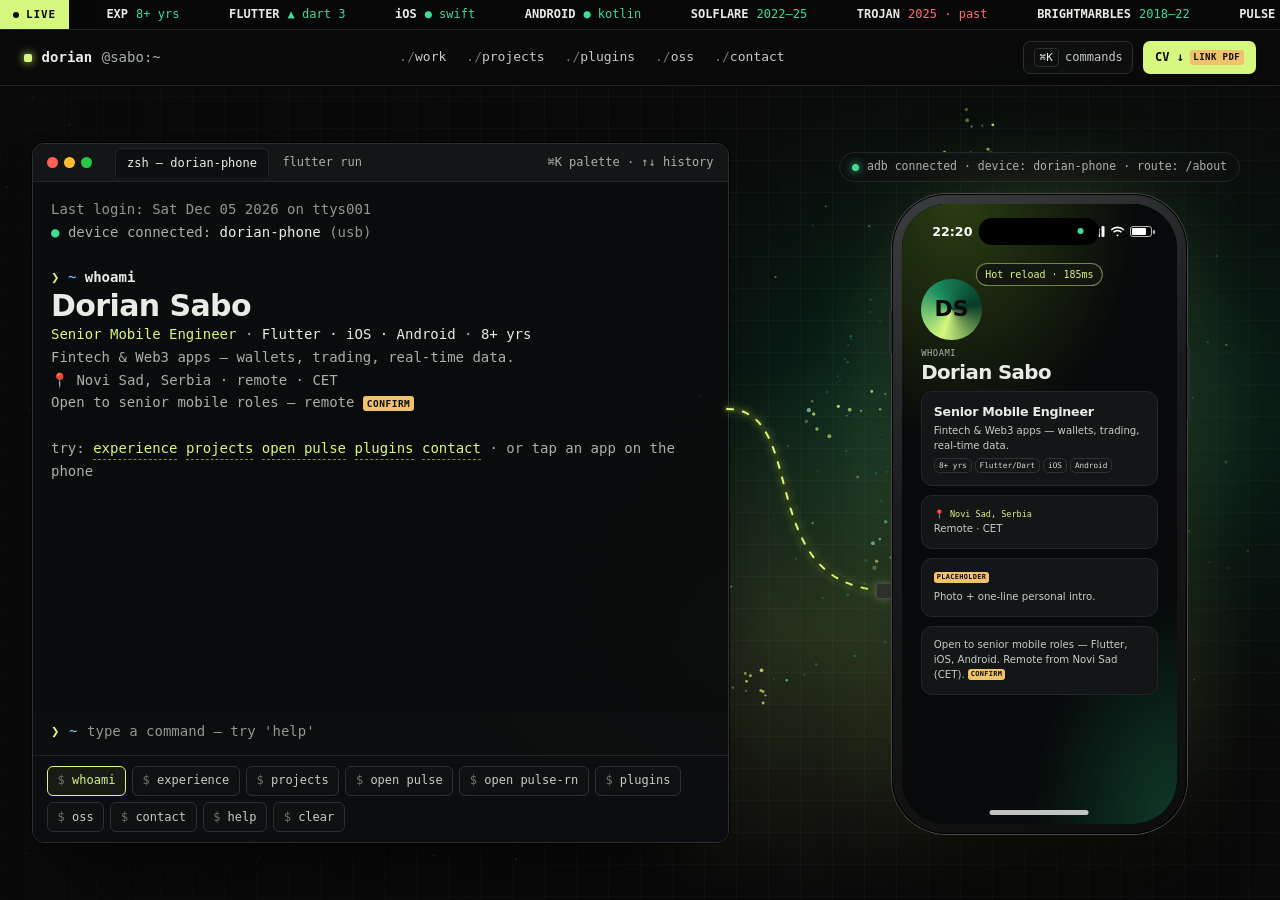
==== index.html @ 71019a48 "Add the terminal portfolio for GitHub Pages. Ship a static site: terminal wired to a phone, Pulse de" ====
<!doctype html>
<html lang="en">
<head>
<meta charset="utf-8">
<meta name="viewport" content="width=device-width, initial-scale=1, viewport-fit=cover">
<title>Dorian Sabo — Senior Mobile Engineer</title>
<meta name="description" content="Dorian Sabo is a senior mobile engineer in Novi Sad, Serbia. Flutter, iOS, and Android apps for fintech and Web3 — wallets, trading, and real-time market data. Remote.">
<meta name="author" content="Dorian Sabo">
<meta name="theme-color" content="#0A0A0A">
<meta name="color-scheme" content="dark">
<meta name="referrer" content="strict-origin-when-cross-origin">
<link rel="canonical" href="https://dorian92.github.io/">
<meta property="og:type" content="website">
<meta property="og:url" content="https://dorian92.github.io/">
<meta property="og:title" content="Dorian Sabo — Senior Mobile Engineer">
<meta property="og:description" content="Flutter, iOS, and Android apps for fintech and Web3. Novi Sad, Serbia · remote.">
<meta property="og:image" content="https://dorian92.github.io/assets/og.png">
<meta property="og:image:width" content="1200">
<meta property="og:image:height" content="630">
<meta property="og:image:alt" content="Dorian Sabo, Senior Mobile Engineer. Flutter, iOS, Android. Novi Sad, Serbia.">
<meta name="twitter:card" content="summary_large_image">
<meta name="twitter:title" content="Dorian Sabo — Senior Mobile Engineer">
<meta name="twitter:description" content="Flutter, iOS, and Android apps for fintech and Web3. Novi Sad, Serbia · remote.">
<meta name="twitter:image" content="https://dorian92.github.io/assets/og.png">
<link rel="icon" href="favicon.svg" type="image/svg+xml">
<link rel="icon" href="assets/icons/favicon-32.png" type="image/png" sizes="32x32">
<link rel="apple-touch-icon" href="assets/icons/apple-touch-icon.png">
<link rel="manifest" href="site.webmanifest">
<link rel="preload" href="assets/fonts/geist-latin.woff2" as="font" type="font/woff2" crossorigin>
<link rel="preload" href="assets/fonts/geist-mono-latin.woff2" as="font" type="font/woff2" crossorigin>
<link rel="stylesheet" href="css/site.css">
<script type="application/ld+json">
{
  "@context": "https://schema.org",
  "@type": "Person",
  "name": "Dorian Sabo",
  "jobTitle": "Senior Mobile Engineer",
  "url": "https://dorian92.github.io/",
  "image": "https://dorian92.github.io/assets/og.png",
  "homeLocation": {
    "@type": "Place",
    "name": "Novi Sad, Serbia"
  },
  "sameAs": ["https://github.com/Dorian92"],
  "knowsAbout": ["Flutter", "Dart", "iOS", "Android", "Fintech", "Web3"]
}
</script>
<script>
  document.documentElement.classList.add("js");
  if (matchMedia("(prefers-reduced-motion: reduce)").matches) {
    document.documentElement.classList.add("reduce");
  }
</script>
</head>
<body>
<canvas id="field" aria-hidden="true"></canvas>
<div class="veil" aria-hidden="true"></div>

<article id="static">
  <p class="role">Senior Mobile Engineer · Novi Sad, Serbia · remote</p>
  <h1>Dorian Sabo</h1>
  <p>Flutter, iOS and Android apps for fintech and Web3 — wallets, trading and real-time market data, built to feel native on every platform. Eight or more years. The interactive terminal on this page needs JavaScript; the same facts are written out here.</p>
  <h2>Experience</h2>
  <article>
    <h3>Trojan Trading <span class="role">2025 · past</span></h3>
    <p>Mobile development on a Solana trading app with real-time market data.</p>
  </article>
  <article>
    <h3>Solflare Wallet <span class="role">2022 — 2025</span></h3>
    <p>Features for the Solflare Solana wallet app on iOS and Android.</p>
  </article>
  <article>
    <h3>BrightMarbles <span class="role">2018 — 2022</span></h3>
    <p>Cross-platform mobile apps for client projects.</p>
  </article>
  <h2>Projects</h2>
  <article>
    <h3>Pulse</h3>
    <p>A Flutter crypto market tracker. CoinGecko metadata and Binance public prices over one shared WebSocket. It shows market data only — it doesn't trade and it doesn't hold accounts.</p>
    <p><a href="https://github.com/Dorian92/pulse-flutter">github.com/Dorian92/pulse-flutter</a></p>
  </article>
  <article>
    <h3>Pulse RN</h3>
    <p>A React Native take on the same tracker. Stack, repo, and demo are not filled in yet.</p>
  </article>
  <h2>Plugins and native integration</h2>
  <p>Flutter plugins with native Swift and Kotlin code via platform channels. The Dart API and the native handlers ship together — plugin work, not a native-only role.</p>
  <h2>Contact</h2>
  <p>Novi Sad, Serbia · remote · CET.</p>
  <p><a href="https://github.com/Dorian92" rel="me">github.com/Dorian92</a></p>
  <p class="note">Email, CV, photo, LinkedIn, X, live demos, and open-source entries are edited in content/site.js. They stay marked until filled in.</p>
</article>

<div class="app">
  <h1 class="sr">Dorian Sabo, Senior Mobile Engineer</h1>
  <div id="shell">
    <a class="skip" id="skip" href="#cmd">Skip to terminal</a>
    <div class="ticker">
      <button class="live" id="tickerToggle" type="button" aria-pressed="false" aria-label="Pause animations"><i aria-hidden="true"></i>LIVE</button>
      <div class="track" id="track" aria-hidden="true"></div>
    </div>
    <header class="nav">
      <button class="brand" id="brand" type="button" data-cmd="whoami" aria-label="About Dorian Sabo">
        <i class="dot" aria-hidden="true"></i>dorian<span>@sabo:~</span>
      </button>
      <nav class="links" id="navLinks" aria-label="Sections"></nav>
      <div class="right">
        <button class="kbd" id="palBtn" type="button" aria-haspopup="dialog" aria-label="Open command palette"><kbd aria-hidden="true">⌘K</kbd><span>commands</span></button>
        <span id="cvSlot"></span>
      </div>
    </header>
    <main class="stage">
      <section class="term" id="term" aria-label="Terminal">
        <button class="drawer-h" id="drawerH" type="button" aria-expanded="false" aria-controls="out">
          <span class="grip" aria-hidden="true"></span>
          <span class="p" aria-hidden="true">❯</span>
          <span class="last" id="lastLine">terminal · tap to open</span>
          <span class="chev" aria-hidden="true">▲</span>
        </button>
        <div class="chrome">
          <div class="lights" aria-hidden="true"><i></i><i></i><i></i></div>
          <div class="tabs"><span class="tab on">zsh — dorian-phone</span><span class="tab">flutter run</span></div>
          <span class="sp"></span>
          <span>⌘K palette · ↑↓ history</span>
        </div>
        <div class="out" id="out" role="region" aria-label="Terminal output" tabindex="0"></div>
        <div class="inrow">
          <span class="p" aria-hidden="true">❯</span>
          <span class="pu" aria-hidden="true">~</span>
          <input id="cmd" autocomplete="off" autocapitalize="off" autocorrect="off" spellcheck="false" enterkeyhint="go" placeholder="type a command — try 'help'" aria-label="Terminal command">
        </div>
        <div class="chips" id="chips" aria-label="Suggested commands"></div>
      </section>

      <div class="cable" aria-hidden="true">
        <svg id="cableSvg" viewBox="0 0 110 600" preserveAspectRatio="none">
          <path class="wire" id="wire" d=""></path>
          <path class="glow" id="glowp" d=""></path>
        </svg>
        <div class="packet" id="packet"></div>
        <div class="plug" id="plug"></div>
      </div>

      <div class="devwrap">
        <div class="status" id="status"><i aria-hidden="true"></i><span id="statusText">adb connected · device: dorian-phone · idle</span></div>
        <div class="phone" id="phone">
          <div class="screen" id="screen">
            <div class="island" id="island" aria-hidden="true"><i></i></div>
            <div class="sbar" id="sbar" aria-hidden="true">
              <span id="ptime">--:--</span>
              <span class="ic">
                <svg width="17" height="11" viewBox="0 0 17 11" fill="#fff" aria-hidden="true"><rect x="0" y="7" width="3" height="4" rx="1"/><rect x="4.5" y="5" width="3" height="6" rx="1"/><rect x="9" y="2.5" width="3" height="8.5" rx="1"/><rect x="13.5" y="0" width="3" height="11" rx="1"/></svg>
                <svg width="15" height="11" viewBox="0 0 15 11" fill="#fff" aria-hidden="true"><path d="M7.5 2.2c2.2 0 4.2.9 5.7 2.3l1.1-1.1A9.6 9.6 0 0 0 7.5.6 9.6 9.6 0 0 0 .7 3.4l1.1 1.1a8 8 0 0 1 5.7-2.3Zm0 3.2c1.3 0 2.5.5 3.4 1.4l1.1-1.1a6.4 6.4 0 0 0-9 0l1.1 1.1c.9-.9 2.1-1.4 3.4-1.4Zm0 3.2c-.5 0-1 .2-1.3.5L7.5 10.4l1.3-1.3c-.3-.3-.8-.5-1.3-.5Z"/></svg>
                <span class="batt"><b></b></span>
              </span>
            </div>
            <div id="scrRoot"></div>
            <div class="flash" id="flash" aria-hidden="true"></div>
            <div class="toast" id="toast" aria-hidden="true"></div>
            <button class="homebar" id="homebar" type="button" aria-label="Phone home screen"></button>
          </div>
        </div>
      </div>
    </main>
  </div>

  <div class="pal-bg" id="palBg" role="dialog" aria-modal="true" aria-labelledby="palTitle">
    <div class="pal">
      <h2 id="palTitle" class="sr">Command palette</h2>
      <input id="palIn" role="combobox" aria-expanded="true" aria-controls="palList" aria-autocomplete="list" aria-label="Run a command" placeholder="Run a command…" autocomplete="off" spellcheck="false">
      <ul id="palList" role="listbox"></ul>
      <div class="ft"><span>↑↓ navigate</span><span>enter run</span><span>esc close</span></div>
    </div>
  </div>
  <div id="announcer" class="sr" aria-live="polite" aria-atomic="true"></div>
  <footer class="sr"><p>© <span id="year">2026</span> Dorian Sabo. Novi Sad, Serbia. Remote.</p></footer>
</div>
<script src="content/site.js"></script>
<script src="js/main.js"></script>
<script src="js/particles.js"></script>
</body>
</html>
---- css/site.css ----
:root {
  --bg: #0a0a0a;
  --panel: #0f1011;
  --panel2: #141516;
  --line: #222426;
  --line2: #2c2f31;
  --text: #e8ece6;
  --muted: #a8b1a9;
  --dim: #8e9891;
  --lime: #d6f87e;
  --lime-2: #e7ffab;
  --up: #3ddc97;
  --down: #ff6b73;
  --amber: #f0c36b;
  --cyan: #7dd3fc;
  --teal: #1b8f61;
  --deep: #073b26;
  --mono: "Geist Mono", ui-monospace, "SFMono-Regular", "Cascadia Mono", "Segoe UI Mono", Menlo, Consolas, monospace;
  --sans: "Geist", "Segoe UI", system-ui, -apple-system, sans-serif;
  --ease: cubic-bezier(0.22, 1, 0.36, 1);
  --safe-t: env(safe-area-inset-top, 0px);
  --ticker: 30px;
  --nav: 56px;
  --chrome: calc(var(--safe-t) + var(--ticker) + var(--nav));
  color-scheme: dark;
}

@font-face {
  font-family: "Geist";
  font-style: normal;
  font-weight: 300 800;
  font-display: swap;
  src: url("../assets/fonts/geist-latin.woff2") format("woff2");
}
@font-face {
  font-family: "Geist Mono";
  font-style: normal;
  font-weight: 300 700;
  font-display: swap;
  src: url("../assets/fonts/geist-mono-latin.woff2") format("woff2");
}

* { box-sizing: border-box; margin: 0; padding: 0; }
html { background: var(--bg); }
body {
  min-height: 100%;
  background: var(--bg) url("../assets/particles-fallback.svg") center / cover no-repeat;
  color: var(--text);
  font-family: var(--mono);
  font-size: 14px;
  line-height: 1.55;
  -webkit-font-smoothing: antialiased;
  text-rendering: optimizeLegibility;
}
html.js body {
  height: 100dvh;
  padding-top: var(--safe-t);
  overflow: hidden;
}
html.gl-on body { background: var(--bg); }
a { color: inherit; }
button, input { font: inherit; color: inherit; }
button { background: none; border: 0; cursor: pointer; }
img, video { max-width: 100%; }
::selection { background: rgba(214, 248, 126, 0.28); color: #fff; }
:focus-visible { outline: 2px solid var(--lime); outline-offset: 2px; border-radius: 6px; }
.cv:focus-visible, .btnp:focus-visible { outline-color: #fff; }

.sr {
  position: absolute;
  width: 1px;
  height: 1px;
  padding: 0;
  margin: -1px;
  overflow: hidden;
  clip: rect(0, 0, 0, 0);
  white-space: nowrap;
  border: 0;
}
.skip {
  position: absolute;
  left: 12px;
  top: 8px;
  z-index: 80;
  transform: translateY(-140%);
  background: var(--lime);
  color: #0a0a0a;
  font-weight: 700;
  padding: 0.5rem 0.8rem;
  border-radius: 8px;
}
.skip:focus { transform: none; }

/* Amber tag. Stays until a field's placeholder flag is turned off. */
.ph {
  display: inline-block;
  font-family: var(--mono);
  font-size: 0.68em;
  font-weight: 700;
  letter-spacing: 0.05em;
  text-transform: uppercase;
  color: #0a0a0a;
  background: var(--amber);
  padding: 0.08em 0.42em;
  border-radius: 3px;
  white-space: nowrap;
  vertical-align: middle;
  line-height: 1.4;
}

#field {
  position: fixed;
  inset: 0;
  width: 100%;
  height: 100%;
  z-index: 0;
  pointer-events: none;
  display: none;
}
html.gl-on #field { display: block; }
.veil {
  position: fixed;
  inset: 0;
  z-index: 1;
  pointer-events: none;
  background: linear-gradient(90deg, rgba(10, 10, 10, 0.62), rgba(10, 10, 10, 0.18) 42%, rgba(10, 10, 10, 0.05) 68%, rgba(10, 10, 10, 0.28));
}
body::before {
  content: "";
  position: fixed;
  inset: 0;
  z-index: 1;
  pointer-events: none;
  background:
    linear-gradient(rgba(255, 255, 255, 0.028) 1px, transparent 1px) 0 0 / 100% 32px,
    linear-gradient(90deg, rgba(255, 255, 255, 0.028) 1px, transparent 1px) 0 0 / 32px 100%;
}
.app { position: relative; z-index: 2; height: 100%; }

/* ticker */
.ticker {
  height: var(--ticker);
  display: flex;
  align-items: center;
  border-bottom: 1px solid var(--line);
  background: #070707;
  overflow: hidden;
  position: relative;
  z-index: 5;
}
.live {
  position: relative;
  z-index: 2;
  flex: none;
  height: 100%;
  display: flex;
  align-items: center;
  gap: 0.45rem;
  padding: 0 0.8rem;
  background: var(--lime);
  color: #0a0a0a;
  font-weight: 700;
  font-size: 11px;
  letter-spacing: 0.08em;
  box-shadow: 8px 0 12px #070707;
  border-radius: 0;
}
.live i {
  width: 6px;
  height: 6px;
  border-radius: 50%;
  background: #0a0a0a;
  animation: blink 1.2s steps(2) infinite;
}
html.motion-paused .live { background: #c5cbb8; }
html.motion-paused .live i { animation: none; opacity: 0.35; }
@keyframes blink { 50% { opacity: 0.2; } }
.track {
  display: flex;
  gap: 2.4rem;
  white-space: nowrap;
  padding-left: 2rem;
  animation: scroll 46s linear infinite;
  font-size: 12px;
}
.ticker:hover .track,
.ticker:focus-within .track,
html.motion-paused .track { animation-play-state: paused; }
@keyframes scroll { to { transform: translateX(-50%); } }
.tk { display: inline-flex; gap: 0.5rem; align-items: center; color: var(--muted); padding: 0.1rem 0.35rem; border-radius: 3px; }
.tk b { color: var(--text); font-weight: 600; }
.tk .v.up { color: var(--up); }
.tk .v.down { color: var(--down); }
.tk.flash-up { background: rgba(61, 220, 151, 0.16); }
.tk.flash-down { background: rgba(255, 107, 115, 0.16); }

/* nav */
.nav {
  height: var(--nav);
  display: flex;
  align-items: center;
  justify-content: space-between;
  gap: 1rem;
  padding: 0 24px;
  border-bottom: 1px solid var(--line);
  background: rgba(10, 10, 10, 0.55);
  backdrop-filter: blur(16px) saturate(140%);
  -webkit-backdrop-filter: blur(16px) saturate(140%);
  position: relative;
  z-index: 5;
}
.brand { display: flex; align-items: center; gap: 0.6rem; font-weight: 600; border-radius: 8px; }
.brand .dot {
  width: 8px;
  height: 8px;
  border-radius: 2px;
  background: var(--lime);
  box-shadow: 0 0 10px var(--lime);
}
.brand span { color: var(--muted); font-weight: 400; }
.links { display: flex; gap: 1.25rem; font-size: 13px; color: #c5ccc6; }
.links button { border-radius: 6px; }
.links button:hover { color: var(--lime); }
.links button::before { content: "./"; color: #6f7872; }
.right { display: flex; gap: 0.6rem; align-items: center; }
.kbd {
  display: inline-flex;
  align-items: center;
  gap: 0.4rem;
  font-size: 12px;
  border: 1px solid var(--line2);
  border-radius: 7px;
  padding: 0.35rem 0.6rem;
  color: #c5ccc6;
  background: rgba(15, 16, 17, 0.8);
}
.kbd kbd {
  font-family: var(--mono);
  font-size: 11px;
  border: 1px solid var(--line2);
  border-radius: 4px;
  padding: 0 0.3rem;
  color: var(--text);
}
.kbd:hover { border-color: var(--lime); color: var(--lime); }
.cv {
  display: inline-flex;
  align-items: center;
  gap: 0.35rem;
  font-size: 12px;
  font-weight: 700;
  background: var(--lime);
  color: #0a0a0a;
  border-radius: 7px;
  padding: 0.45rem 0.75rem;
  text-decoration: none;
}
.cv:hover { background: var(--lime-2); }
.cv .ph { font-size: 9px; }

/* stage */
.stage {
  height: calc(100dvh - var(--chrome));
  display: grid;
  grid-template-columns: minmax(0, 1fr) 110px auto;
  align-items: center;
  padding: 22px 40px 22px 32px;
  max-width: 1440px;
  margin: 0 auto;
}
.term {
  height: 100%;
  max-height: 700px;
  min-height: 0;
  display: flex;
  flex-direction: column;
  font-family: var(--mono);
  font-size: 14px;
  line-height: 1.55;
  border: 1px solid var(--line2);
  border-radius: 12px;
  background: rgba(13, 14, 15, 0.94);
  box-shadow: 0 40px 80px -40px #000, 0 0 0 1px rgba(0, 0, 0, 0.6);
  overflow: hidden;
}
.chrome {
  display: flex;
  align-items: center;
  gap: 0.8rem;
  height: 38px;
  padding: 0 0.9rem;
  border-bottom: 1px solid var(--line);
  background: var(--panel2);
  font-size: 12px;
  color: var(--muted);
  flex: none;
}
.lights { display: flex; gap: 6px; }
.lights i { width: 11px; height: 11px; border-radius: 50%; background: #3a3d3f; }
.lights i:nth-child(1) { background: #ff5f57; }
.lights i:nth-child(2) { background: #febc2e; }
.lights i:nth-child(3) { background: #28c840; }
.tabs { display: flex; gap: 2px; margin-left: 0.6rem; }
.tab { padding: 0.3rem 0.7rem; border-radius: 6px 6px 0 0; color: var(--muted); }
.tab.on { background: rgba(13, 14, 15, 0.92); color: var(--text); border: 1px solid var(--line); border-bottom: 0; }
.chrome .sp { flex: 1; }
.out {
  flex: 1;
  min-height: 0;
  overflow-y: auto;
  padding: 16px 18px 6px;
  line-height: 1.62;
  scrollbar-width: thin;
  scrollbar-color: #3a3f3b transparent;
  background: rgba(8, 9, 10, 0.45);
}
.ln { white-space: pre-wrap; overflow-wrap: anywhere; word-break: break-word; min-height: 1.62em; }
.ln.plain { white-space: normal; }
.p { color: var(--lime); }
.pu { color: var(--cyan); }
.m { color: var(--muted); }
.d { color: var(--dim); }
.g { color: var(--up); }
.r { color: var(--down); }
.w { color: var(--text); font-weight: 600; }
.a { color: var(--amber); }
.big {
  font-family: var(--sans);
  font-size: 30px;
  font-weight: 600;
  letter-spacing: -0.02em;
  color: var(--text);
  line-height: 1.15;
  white-space: normal;
}
.out a { color: var(--lime); text-decoration: underline; text-underline-offset: 3px; }
.cmdlink {
  display: inline;
  padding: 0;
  border: 0;
  border-bottom: 1px dashed rgba(214, 248, 126, 0.55);
  border-radius: 0;
  background: none;
  color: var(--lime);
  cursor: pointer;
  font: inherit;
}
.cmdlink:hover { color: var(--lime-2); }
.help-row { display: grid; grid-template-columns: 16ch minmax(0, 1fr); gap: 0.75rem; align-items: baseline; }
.row { display: grid; grid-template-columns: 120px minmax(150px, 190px) minmax(0, 1fr); gap: 1rem; white-space: normal; }
.inrow {
  display: flex;
  align-items: center;
  gap: 0.6rem;
  padding: 8px 18px 12px;
  font-size: 14px;
  flex: none;
}
.inrow input {
  flex: 1;
  min-width: 0;
  background: transparent;
  border: 0;
  outline: 0;
  color: var(--text);
  caret-color: var(--lime);
}
.inrow input::placeholder { color: var(--dim); }
.chips {
  display: flex;
  flex-wrap: wrap;
  gap: 6px;
  padding: 10px 14px;
  border-top: 1px solid var(--line);
  background: #0c0d0e;
  flex: none;
}
.chip {
  font-size: 12px;
  border: 1px solid var(--line2);
  border-radius: 6px;
  padding: 0.3rem 0.6rem;
  color: #c5ccc6;
  background: var(--panel);
}
.chip:hover, .chip.on { border-color: var(--lime); color: var(--lime); background: rgba(214, 248, 126, 0.06); }
.chip::before { content: "$ "; color: #6d756f; }
.cursor {
  display: inline-block;
  width: 0.55em;
  height: 1.05em;
  background: var(--lime);
  vertical-align: -2px;
  animation: blink 1s steps(2) infinite;
}

.words > .w { display: inline-block; white-space: pre; }
html:not(.reduce) .scr.on .words.play > .w,
html:not(.reduce) .out .words.play > .w {
  animation: wordIn 0.72s var(--ease) both;
  animation-delay: calc(var(--i) * 48ms);
}
@keyframes wordIn {
  from { opacity: 0; filter: blur(12px); transform: translateY(0.32em); }
  to { opacity: 1; filter: none; transform: none; }
}

/* cable */
.cable { position: relative; height: 100%; max-height: 700px; pointer-events: none; }
.cable svg { position: absolute; inset: 0; width: 100%; height: 100%; overflow: visible; }
.cable .wire { fill: none; stroke: #1d2a12; stroke-width: 6; stroke-linecap: round; }
.cable .glow {
  fill: none;
  stroke: var(--lime);
  stroke-width: 2;
  stroke-linecap: round;
  stroke-dasharray: 6 10;
  filter: drop-shadow(0 0 4px var(--lime));
  animation: dash 1.4s linear infinite;
}
html.motion-paused .cable .glow { animation-play-state: paused; }
@keyframes dash { to { stroke-dashoffset: -32; } }
.packet {
  position: absolute;
  left: 0;
  top: 0;
  width: 10px;
  height: 10px;
  margin: -5px 0 0 -5px;
  border-radius: 50%;
  background: #fff;
  box-shadow: 0 0 12px 4px var(--lime);
  opacity: 0;
  offset-rotate: 0deg;
  pointer-events: none;
}
.packet.go { animation: travel 0.7s var(--ease) forwards; }
.packet.back { animation: travelback 0.7s var(--ease) forwards; }
@keyframes travel {
  0% { offset-distance: 0%; opacity: 1; }
  90% { opacity: 1; }
  100% { offset-distance: 100%; opacity: 0; }
}
@keyframes travelback {
  0% { offset-distance: 100%; opacity: 1; }
  90% { opacity: 1; }
  100% { offset-distance: 0%; opacity: 0; }
}
.plug {
  position: absolute;
  width: 16px;
  height: 16px;
  border-radius: 3px 0 0 3px;
  background: #2a2d2f;
  border: 1px solid #4a4d4f;
  box-shadow: 0 0 10px rgba(214, 248, 126, 0.35);
}

/* device */
.devwrap { display: flex; flex-direction: column; align-items: center; gap: 12px; }
.status {
  font-size: 11.5px;
  color: var(--muted);
  display: flex;
  gap: 0.5rem;
  align-items: center;
  border: 1px solid var(--line);
  border-radius: 99px;
  padding: 0.3rem 0.75rem;
  background: rgba(15, 16, 17, 0.86);
  backdrop-filter: blur(10px);
  max-width: calc(100vw - 24px);
}
.status i { width: 7px; height: 7px; border-radius: 50%; background: var(--up); box-shadow: 0 0 8px var(--up); flex: none; }
.status b { color: var(--text); font-weight: 500; }
.phone {
  --h: min(640px, calc(100dvh - var(--chrome) - 84px));
  height: var(--h);
  aspect-ratio: 9 / 19.5;
  position: relative;
  border-radius: calc(var(--h) * 0.085);
  padding: calc(var(--h) * 0.016);
  background: linear-gradient(150deg, #3b3e40, #1a1b1c 40%, #0c0c0d);
  box-shadow:
    0 0 0 1px #47494b,
    inset 0 0 0 1px #000,
    0 50px 90px -30px rgba(0, 0, 0, 0.9),
    0 0 120px -40px rgba(214, 248, 126, 0.35);
}
.phone::before, .phone::after { content: ""; position: absolute; width: 3px; border-radius: 2px; background: #2b2d2f; }
.phone::before { left: -3px; top: 18%; height: 7%; }
.phone::after { right: -3px; top: 24%; height: 11%; }
.screen {
  position: relative;
  width: 100%;
  height: 100%;
  border-radius: calc(var(--h) * 0.07);
  overflow: hidden;
  background: #000;
  font-family: var(--sans);
  container-type: inline-size;
}
.island {
  position: absolute;
  top: 2.2%;
  left: 50%;
  transform: translateX(-50%);
  width: 32%;
  height: 4.4%;
  border-radius: 99px;
  background: #000;
  z-index: 20;
  display: flex;
  align-items: center;
  justify-content: flex-end;
  padding-right: 6%;
  transition: width 0.4s var(--ease);
}
.island i { width: 6px; height: 6px; border-radius: 50%; background: var(--up); opacity: 0; }
.island.act { width: 44%; }
.island.act i { opacity: 1; }
.sbar {
  position: absolute;
  top: 0;
  left: 0;
  right: 0;
  height: 9%;
  display: flex;
  align-items: center;
  justify-content: space-between;
  padding: 0 9% 0 11%;
  z-index: 15;
  font-size: max(11px, 4.6cqw);
  font-weight: 600;
  color: #fff;
  transition: opacity 0.3s;
}
.sbar .ic { display: flex; gap: 5px; align-items: center; }
.batt { width: 22px; height: 11px; border: 1.5px solid rgba(255, 255, 255, 0.7); border-radius: 3px; padding: 1px; position: relative; }
.batt::after { content: ""; position: absolute; right: -4px; top: 3px; width: 2px; height: 4px; background: rgba(255, 255, 255, 0.7); border-radius: 1px; }
.batt b { display: block; height: 100%; width: 78%; background: #fff; border-radius: 1px; }
.homebar {
  position: absolute;
  bottom: 1.3%;
  left: 50%;
  transform: translateX(-50%);
  width: 36%;
  height: 5px;
  border-radius: 9px;
  background: rgba(255, 255, 255, 0.75);
  z-index: 20;
}
.homebar:hover, .homebar:focus-visible { background: var(--lime); }
.scr {
  position: absolute;
  inset: 0;
  opacity: 0;
  visibility: hidden;
  transform: scale(1.03);
  filter: blur(6px);
  transition: opacity 0.45s var(--ease), transform 0.45s var(--ease), filter 0.45s var(--ease), visibility 0.45s;
  pointer-events: none;
  overflow: hidden;
}
.scr.on { opacity: 1; visibility: visible; transform: none; filter: none; pointer-events: auto; }
.scr .pad { position: absolute; inset: 11% 7% 6%; overflow: auto; scrollbar-width: none; }
.flash {
  position: absolute;
  inset: 0;
  z-index: 30;
  pointer-events: none;
  background: radial-gradient(circle at 50% 50%, rgba(214, 248, 126, 0.55), rgba(214, 248, 126, 0.08) 60%, transparent);
  opacity: 0;
}
.flash.go { animation: hot 0.6s ease-out; }
@keyframes hot { 0% { opacity: 0; } 25% { opacity: 1; } 100% { opacity: 0; } }
.toast {
  position: absolute;
  z-index: 31;
  top: 9.5%;
  left: 50%;
  transform: translate(-50%, -10px);
  background: rgba(20, 22, 18, 0.92);
  border: 1px solid rgba(214, 248, 126, 0.5);
  color: var(--lime);
  font-family: var(--mono);
  font-size: max(10px, 3.4cqw);
  padding: 0.3em 0.8em;
  border-radius: 99px;
  opacity: 0;
  transition: opacity 0.3s var(--ease), transform 0.3s var(--ease);
  white-space: nowrap;
}
.toast.on { opacity: 1; transform: translate(-50%, 0); }

.wall {
  background:
    radial-gradient(120% 70% at 20% 0%, #2a3d12 0%, transparent 55%),
    radial-gradient(90% 60% at 100% 100%, #0e3a28 0%, transparent 60%),
    #07090a;
}
.clock { position: absolute; top: 12%; left: 0; right: 0; text-align: center; color: #fff; }
.clock .t { font-size: 18cqw; font-weight: 600; letter-spacing: -0.04em; line-height: 1; font-variant-numeric: tabular-nums; }
.clock .dt { font-size: 4.4cqw; color: rgba(255, 255, 255, 0.75); margin-top: 2%; }
.apps {
  position: absolute;
  left: 8%;
  right: 8%;
  top: 40%;
  display: grid;
  grid-template-columns: repeat(4, 1fr);
  gap: 7cqw 4cqw;
}
.pico {
  display: flex;
  flex-direction: column;
  align-items: center;
  gap: 2cqw;
  color: #fff;
  font-size: 3.3cqw;
  font-family: var(--sans);
}
.pico .ico {
  width: 15cqw;
  height: 15cqw;
  border-radius: 3.6cqw;
  display: grid;
  place-items: center;
  font-family: var(--mono);
  font-weight: 700;
  font-size: 4.6cqw;
  box-shadow: 0 6px 14px rgba(0, 0, 0, 0.4);
  transition: transform 0.2s var(--ease);
}
.pico:hover .ico { transform: scale(1.06); }
.pico:active .ico { transform: scale(0.94); }
.ico.pulse { background: linear-gradient(145deg, #d6f87e, #1b8f61); color: #0a0a0a; }
.ico.rn { background: linear-gradient(145deg, #61dafb, #1d4e63); color: #0a0a0a; }
.ico.about { background: #1c1d1e; color: var(--lime); border: 1px solid #333; }
.ico.work { background: linear-gradient(145deg, #2b2d2f, #121314); color: #fff; }
.ico.plugins { background: linear-gradient(145deg, #7dd3fc, #2a5b74); color: #0a0a0a; }
.ico.oss { background: #f2f3f0; color: #0a0a0a; }
.ico.contact { background: linear-gradient(145deg, #16c784, #0b5a3c); color: #fff; }
.ico.help { background: #0a0a0a; color: var(--lime); border: 1px solid #333; }
.dock {
  position: absolute;
  left: 5%;
  right: 5%;
  bottom: 4.5%;
  height: 12%;
  border-radius: 7cqw;
  background: rgba(255, 255, 255, 0.1);
  backdrop-filter: blur(10px);
  display: flex;
  justify-content: space-around;
  align-items: center;
}
.dock .lbl { display: none; }
.hdr { font-size: 7.2cqw; font-weight: 650; letter-spacing: -0.03em; color: #fff; margin: 1% 0 3%; line-height: 1.05; }
.sub { font-family: var(--mono); font-size: 3.2cqw; color: var(--muted); text-transform: uppercase; letter-spacing: 0.06em; }
.card {
  background: #141516;
  border: 1px solid #232526;
  border-radius: 4cqw;
  padding: 4.2cqw;
  margin-bottom: 3.2cqw;
  color: #e8ece6;
  font-size: 3.7cqw;
  line-height: 1.45;
}
.card h2, .card h3 { font-size: 4.6cqw; font-weight: 600; margin-bottom: 1cqw; letter-spacing: -0.02em; }
.card .yr { font-family: var(--mono); font-size: 3.1cqw; color: var(--lime); }
.card p { color: #c5ccc6; }
.pill {
  display: inline-block;
  font-family: var(--mono);
  font-size: 2.8cqw;
  border: 1px solid #2f3233;
  border-radius: 2cqw;
  padding: 0.45cqw 1.5cqw;
  margin: 1.5cqw 1cqw 0 0;
  color: #d5dbd6;
}
.avatar, .avatar-img {
  width: 22cqw;
  height: 22cqw;
  border-radius: 50%;
  margin: 3% 0 3%;
}
.avatar {
  background: conic-gradient(from 200deg, var(--lime), var(--teal), var(--deep), var(--lime));
  display: grid;
  place-items: center;
  font-weight: 700;
  font-size: 8cqw;
  color: #0a0a0a;
}
.avatar-img { object-fit: cover; display: block; }
.pulse-poster, .pulse-video {
  position: absolute;
  inset: 0;
  width: 100%;
  height: 100%;
  object-fit: cover;
  object-position: top center;
  background: #0a0a0a;
}
.pulse-video { opacity: 0; }
.pulse-video.is-playing { opacity: 1; }
.boot {
  position: absolute;
  inset: 0;
  background: #0a0a0a;
  display: grid;
  place-items: center;
  z-index: 2;
  transition: opacity 0.5s var(--ease);
}
.boot.hide { opacity: 0; pointer-events: none; }
.boot .lg { display: flex; flex-direction: column; align-items: center; gap: 3cqw; color: var(--lime); font-family: var(--mono); font-size: 3.4cqw; }
.boot .lg b { font-family: var(--sans); font-size: 9cqw; color: #fff; letter-spacing: -0.03em; }
.bar { width: 40cqw; height: 1.1cqw; background: #222; border-radius: 9px; overflow: hidden; }
.bar i { display: block; height: 100%; width: 0; background: var(--lime); }
.boot.run .bar i { width: 100%; transition: width 1.35s var(--ease); }
.pulse-ctrl {
  position: absolute;
  z-index: 24;
  right: 8%;
  bottom: 22%;
  font-family: var(--mono);
  font-size: max(10px, 3.1cqw);
  font-weight: 700;
  color: #0a0a0a;
  background: var(--lime);
  border-radius: 99px;
  padding: 0.4em 0.75em;
}
.pulse-ctrl[hidden] { display: none; }
.stripes { background: repeating-linear-gradient(135deg, #0f0f0f 0 12px, #141414 12px 24px); }
.diag { display: flex; flex-direction: column; align-items: stretch; gap: 2.4cqw; margin-top: 2.5cqw; }
.node {
  border: 1px solid #2c2f31;
  border-radius: 3.5cqw;
  padding: 3.4cqw;
  background: #121314;
  font-family: var(--mono);
  font-size: 3cqw;
  color: #c9cfca;
  white-space: pre-wrap;
}
.node b { display: block; font-family: var(--sans); font-size: 4.2cqw; color: #fff; margin-bottom: 1cqw; white-space: normal; }
.node.dart { border-color: rgba(125, 211, 252, 0.45); }
.node.dart b { color: var(--cyan); }
.chan {
  display: flex;
  justify-content: center;
  align-items: center;
  font-family: var(--mono);
  font-size: 2.9cqw;
  color: var(--lime);
  min-height: 8cqw;
  position: relative;
}
.chan::before {
  content: "";
  position: absolute;
  left: 50%;
  top: 0;
  bottom: 0;
  width: 2px;
  background: linear-gradient(var(--lime), transparent, var(--lime));
  background-size: 100% 200%;
  animation: flow 1.2s linear infinite;
}
html.motion-paused .chan::before { animation-play-state: paused; }
.chan span { background: #0a0a0a; padding: 0 2cqw; position: relative; }
@keyframes flow { to { background-position: 0 200%; } }
.natives { display: grid; grid-template-columns: minmax(0, 1fr) minmax(0, 1fr); gap: 2.4cqw; }
.natives .node { font-size: 2.6cqw; padding: 2.8cqw; }
.natives .node b { font-size: 3.6cqw; }
.node.ios { border-color: rgba(240, 140, 90, 0.5); }
.node.and { border-color: rgba(22, 199, 132, 0.5); }
.lbl {
  font-family: var(--mono);
  font-size: 2.7cqw;
  color: var(--amber);
  text-align: center;
  margin-top: 2.6cqw;
  text-transform: uppercase;
  letter-spacing: 0.04em;
}
.btnp, a.btnp {
  display: block;
  text-align: center;
  background: var(--lime);
  color: #0a0a0a;
  font-weight: 700;
  border-radius: 3.5cqw;
  padding: 3.2cqw;
  margin-top: 2.6cqw;
  font-size: 3.7cqw;
  text-decoration: none;
  font-family: var(--sans);
}
a.btnp:hover { background: var(--lime-2); }
.btnp.ghost, a.btnp.ghost {
  background: transparent;
  color: #fff;
  border: 1px solid #3a3d3f;
}
.stills { display: flex; gap: 2cqw; margin-top: 2.4cqw; }
.stills img {
  width: 32%;
  height: auto;
  border-radius: 2cqw;
  border: 1px solid #2c2f31;
  background: #000;
}

/* palette */
.pal-bg {
  position: fixed;
  inset: 0;
  z-index: 50;
  background: rgba(0, 0, 0, 0.55);
  backdrop-filter: blur(4px);
  display: none;
  align-items: flex-start;
  justify-content: center;
  padding-top: min(14vh, 120px);
}
.pal-bg.on { display: flex; }
.pal {
  width: min(560px, 92vw);
  border: 1px solid var(--line2);
  border-radius: 12px;
  background: #111213;
  box-shadow: 0 30px 80px rgba(0, 0, 0, 0.7);
  overflow: hidden;
}
.pal input {
  width: 100%;
  background: transparent;
  border: 0;
  border-bottom: 1px solid var(--line);
  padding: 16px 18px;
  color: var(--text);
  font: inherit;
  font-size: 15px;
  outline: 0;
}
.pal ul { list-style: none; max-height: min(480px, 58vh); overflow: auto; padding: 6px; }
.pal li {
  display: flex;
  justify-content: space-between;
  gap: 1rem;
  padding: 7px 12px;
  border-radius: 7px;
  cursor: pointer;
  color: #c5ccc6;
}
.pal li span:last-child { color: var(--dim); font-size: 12px; }
.pal li[aria-selected="true"] { background: rgba(214, 248, 126, 0.1); color: var(--lime); }
.pal .ft { display: flex; gap: 1rem; padding: 8px 14px; border-top: 1px solid var(--line); color: var(--dim); font-size: 11px; }
.drawer-h { display: none; }

/* no-JS reading view */
#static {
  position: relative;
  z-index: 2;
  max-width: 72ch;
  margin: 0 auto;
  padding: 3.5rem 1.25rem 5rem;
  font-family: var(--sans);
}
html.js #static { display: none; }
html:not(.js) .app { display: none; }
#static h1 { font-size: clamp(2.4rem, 6vw, 4.2rem); letter-spacing: -0.04em; line-height: 1; font-weight: 600; margin: 0.4rem 0 0.8rem; }
#static h2 { font-size: 1.4rem; font-weight: 600; margin: 2.2rem 0 0.7rem; letter-spacing: -0.02em; }
#static p, #static li { color: #c5ccc6; }
#static .role { color: var(--lime); font-family: var(--mono); font-size: 0.92rem; }
#static a { color: var(--lime); }
#static article + article { border-top: 1px solid var(--line); padding-top: 0.9rem; margin-top: 0.9rem; }
#static .note { margin-top: 1rem; color: var(--amber); font-family: var(--mono); font-size: 0.82rem; }

/* 404 */
html.js body.page-404 { overflow: auto; height: auto; min-height: 100dvh; }
.miss {
  position: relative;
  z-index: 2;
  min-height: 100dvh;
  display: flex;
  flex-direction: column;
  justify-content: center;
  gap: 0.9rem;
  width: min(680px, calc(100% - 40px));
  margin: 0 auto;
  font-family: var(--mono);
}
.miss h1 {
  font-family: var(--sans);
  font-size: clamp(2.4rem, 6vw, 4.4rem);
  font-weight: 600;
  letter-spacing: -0.04em;
  line-height: 0.95;
}
.miss .cv { align-self: flex-start; margin-top: 0.6rem; }

@media (max-width: 820px) {
  :root { --nav: 52px; }
  body { font-size: 13px; }
  .nav { padding: 0 14px; }
  .links, .cv { display: none; }
  .kbd span { display: none; }
  .stage {
    display: flex;
    flex-direction: column;
    justify-content: flex-start;
    align-items: center;
    padding: 12px 12px 74px;
    height: calc(100dvh - var(--chrome));
    max-width: none;
  }
  .cable { display: none; }
  .devwrap { order: 1; gap: 8px; width: 100%; }
  .phone { --h: min(640px, calc(100svh - var(--chrome) - 96px)); }
  .status { font-size: 10.5px; white-space: nowrap; overflow: hidden; }
  .status span { overflow: hidden; text-overflow: ellipsis; }
  .term {
    position: fixed;
    left: 0;
    right: 0;
    bottom: 0;
    z-index: 30;
    height: 58px;
    max-height: none;
    border-radius: 16px 16px 0 0;
    border-bottom: 0;
    transition: height 0.4s var(--ease);
    box-shadow: 0 -20px 40px rgba(0, 0, 0, 0.6);
    background: #0c0d0e;
  }
  .term.open { height: min(62svh, 560px); }
  .term .chrome { display: none; }
  .drawer-h {
    display: flex;
    align-items: center;
    gap: 0.6rem;
    height: 58px;
    flex: none;
    padding: 0 14px;
    border-bottom: 1px solid transparent;
    width: 100%;
    text-align: left;
    position: relative;
  }
  .term.open .drawer-h { border-bottom-color: var(--line); }
  .drawer-h .grip {
    position: absolute;
    top: 7px;
    left: 50%;
    transform: translateX(-50%);
    width: 36px;
    height: 4px;
    border-radius: 4px;
    background: #3a3d3f;
  }
  .drawer-h .last {
    flex: 1;
    overflow: hidden;
    white-space: nowrap;
    text-overflow: ellipsis;
    color: var(--muted);
    font-size: 12px;
  }
  .drawer-h .chev { color: var(--lime); transition: transform 0.3s var(--ease); }
  .term.open .chev { transform: rotate(180deg); }
  .row, .help-row { grid-template-columns: 1fr; gap: 0.15rem; }
  .term { font-size: 13px; }
  .big { font-size: 22px; }
  .chips { padding-bottom: calc(10px + env(safe-area-inset-bottom, 0px)); }
}

@media (prefers-reduced-motion: reduce) {
  *, *::before, *::after {
    animation-duration: 0.01ms !important;
    animation-iteration-count: 1 !important;
    transition-duration: 0.01ms !important;
    scroll-behavior: auto !important;
  }
  .words > .w { animation: none !important; filter: none !important; opacity: 1 !important; transform: none !important; }
  .track { animation: none !important; transform: none !important; }
}
@media (prefers-reduced-transparency: reduce) {
  .nav, .term, .pal, .status { background: #0c0d0e; backdrop-filter: none; -webkit-backdrop-filter: none; }
}
@media (forced-colors: active) {
  .ph { outline: 1px solid CanvasText; }
  .live, .cv, .btnp { border: 1px solid ButtonText; }
}
@media print {
  #field, .veil, .ticker, .cable, .chips, .kbd, .drawer-h, .pulse-ctrl, .pal-bg { display: none !important; }
  body { overflow: auto; height: auto; background: #fff; color: #111; }
  .stage { display: block; height: auto; }
  .phone, .status { display: none; }
  .term { max-height: none; height: auto; box-shadow: none; background: #fff; color: #111; }
  .out { background: #fff; }
}
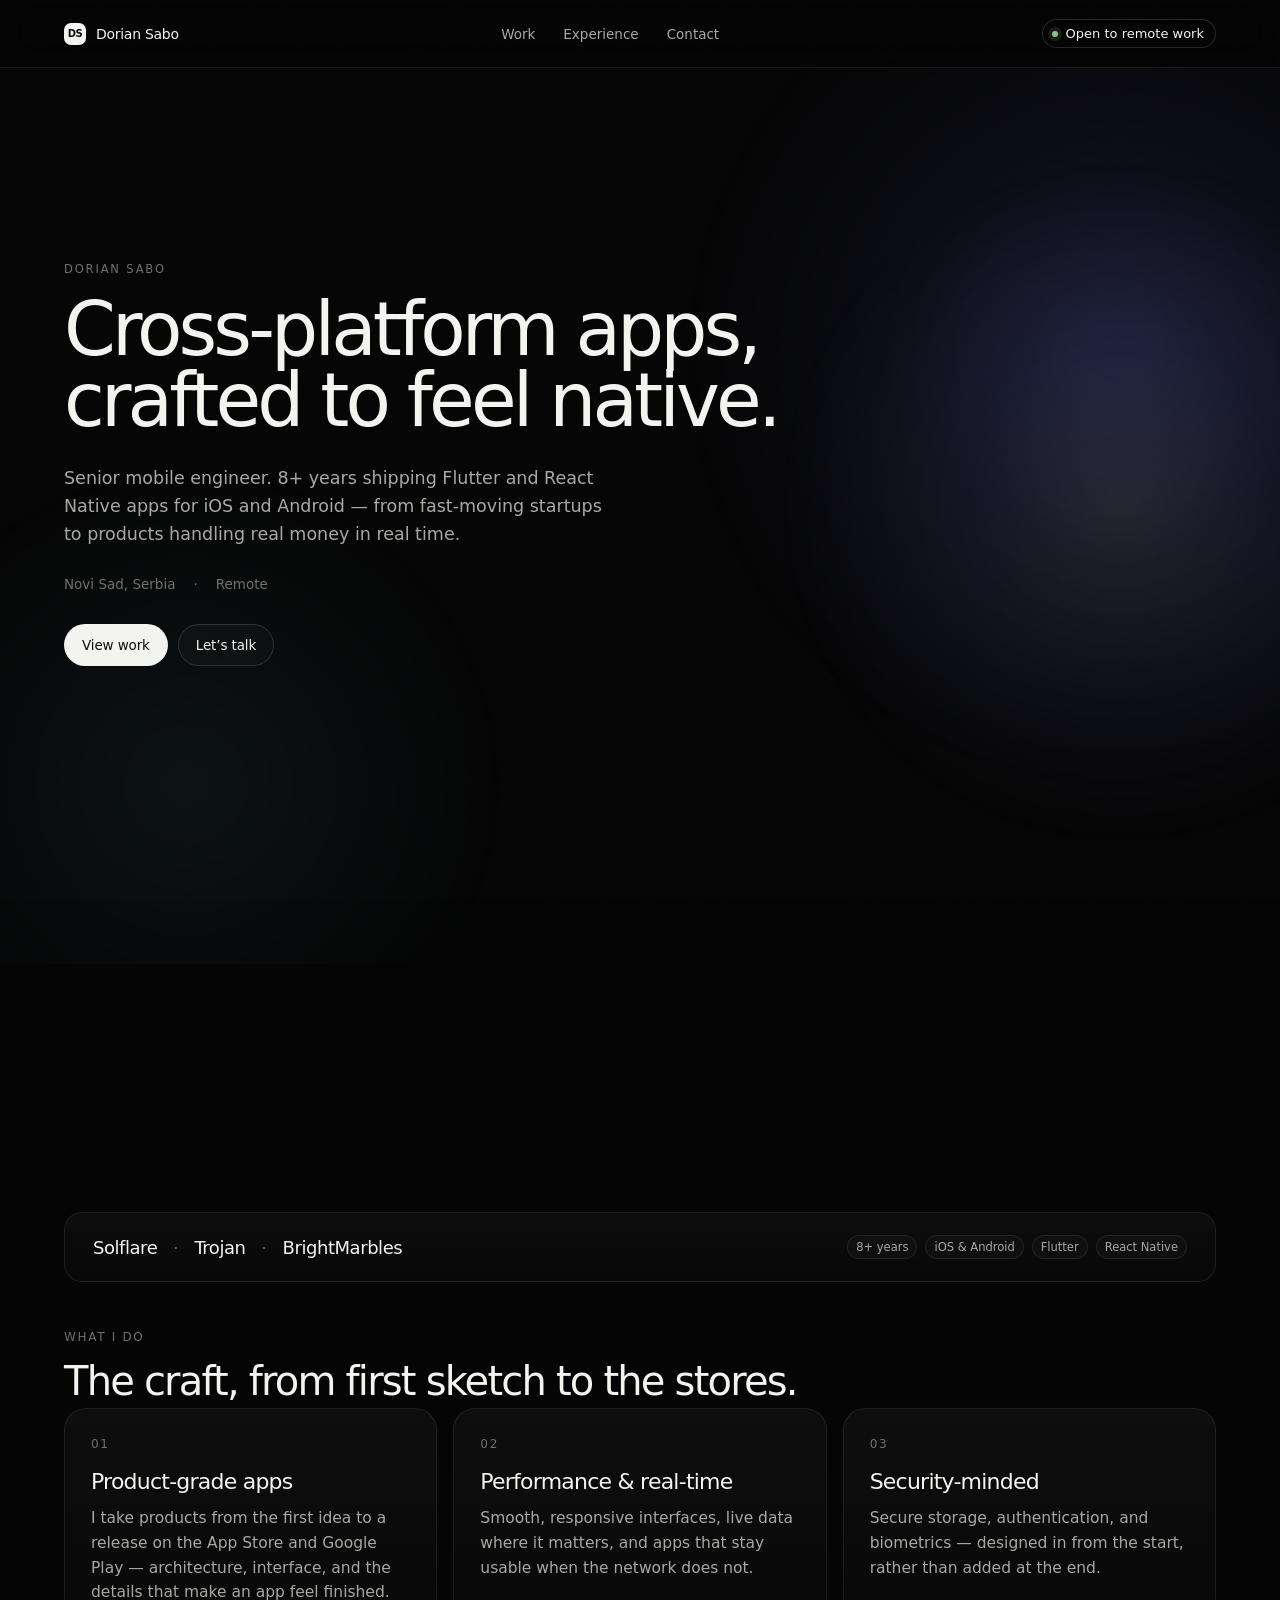
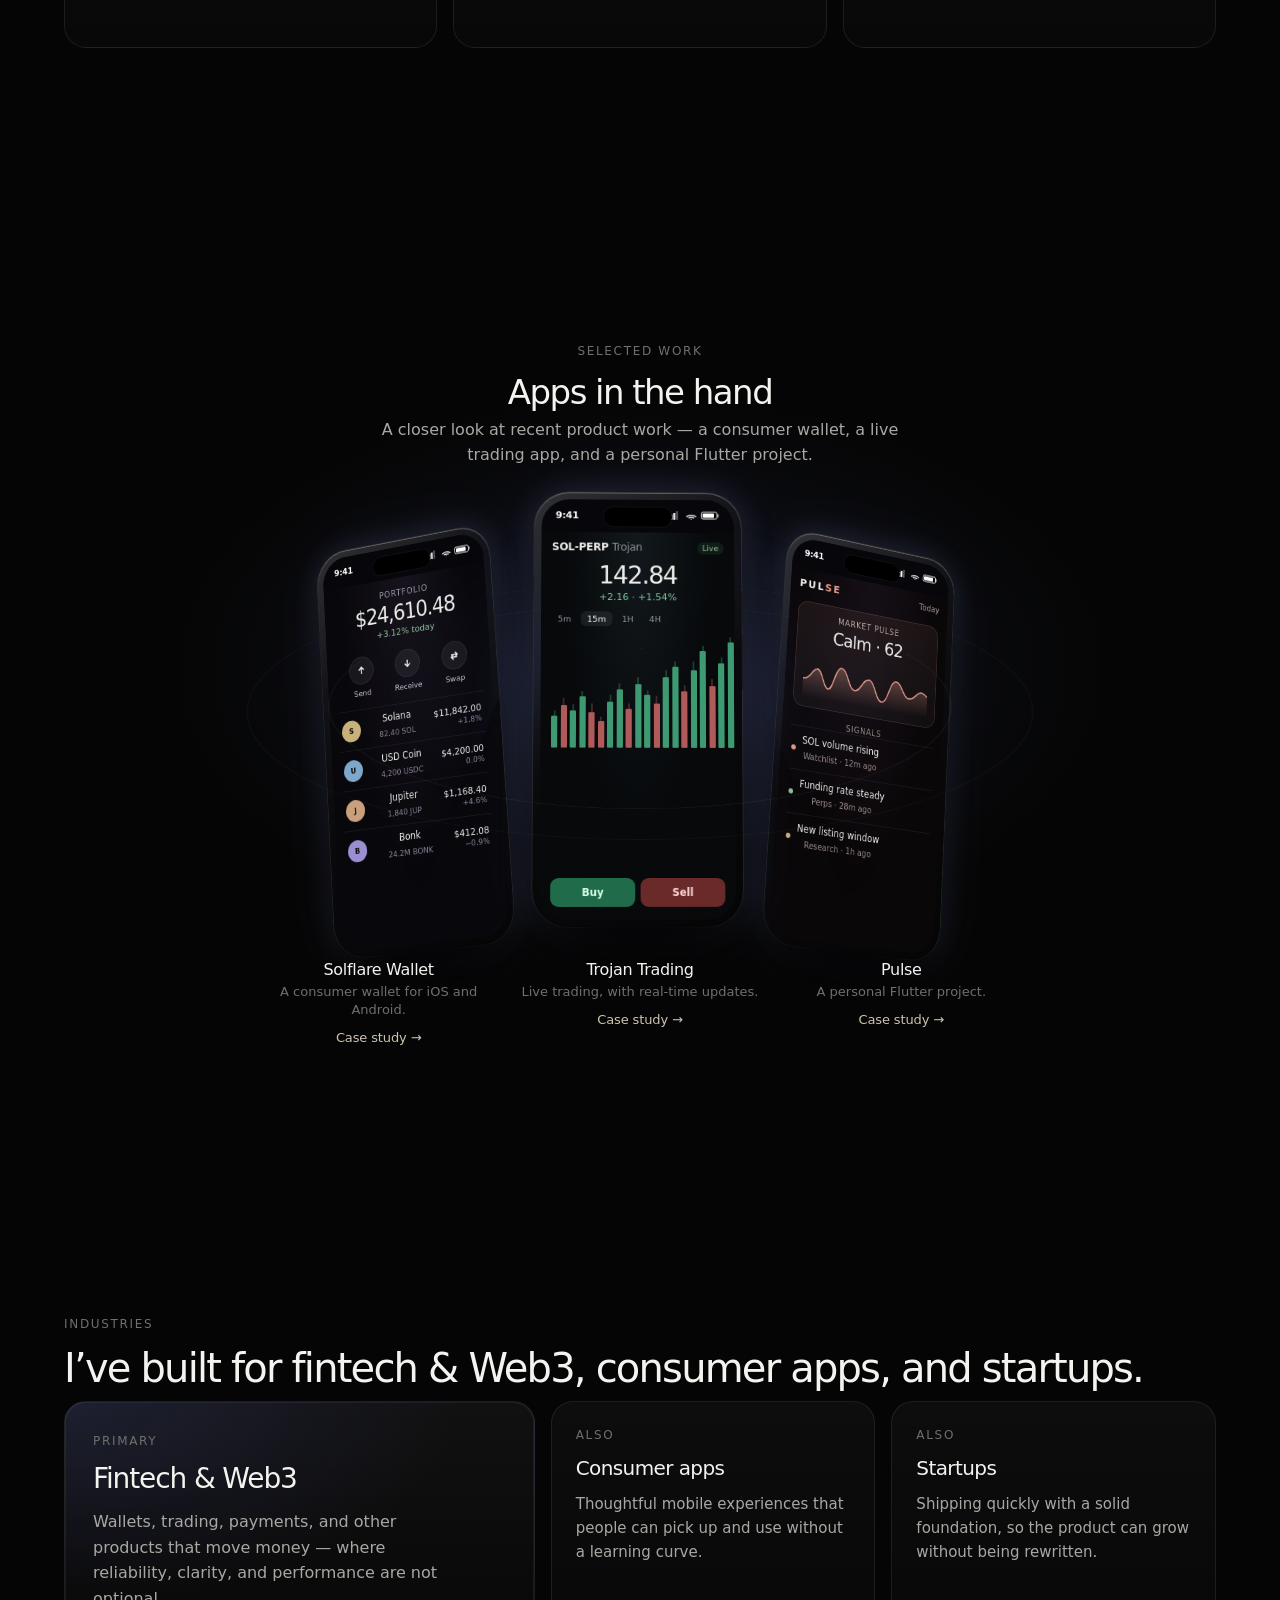
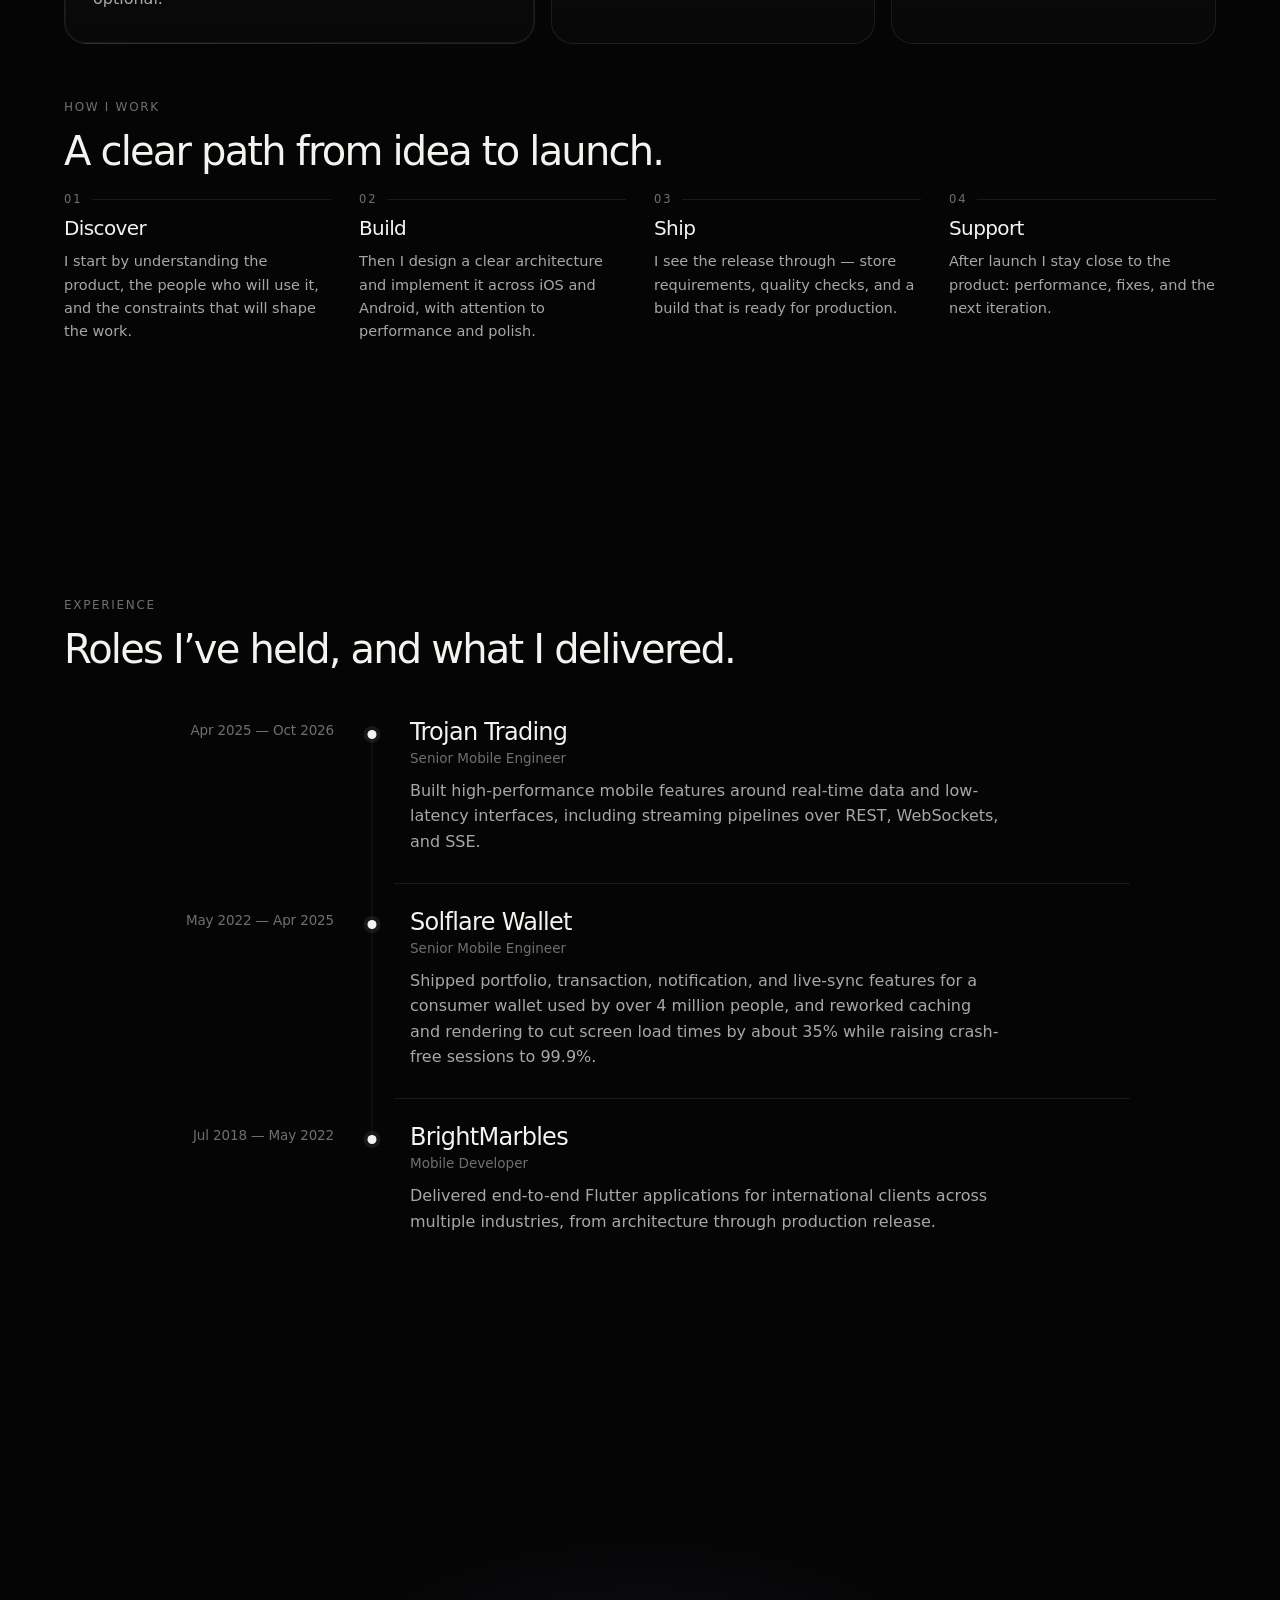
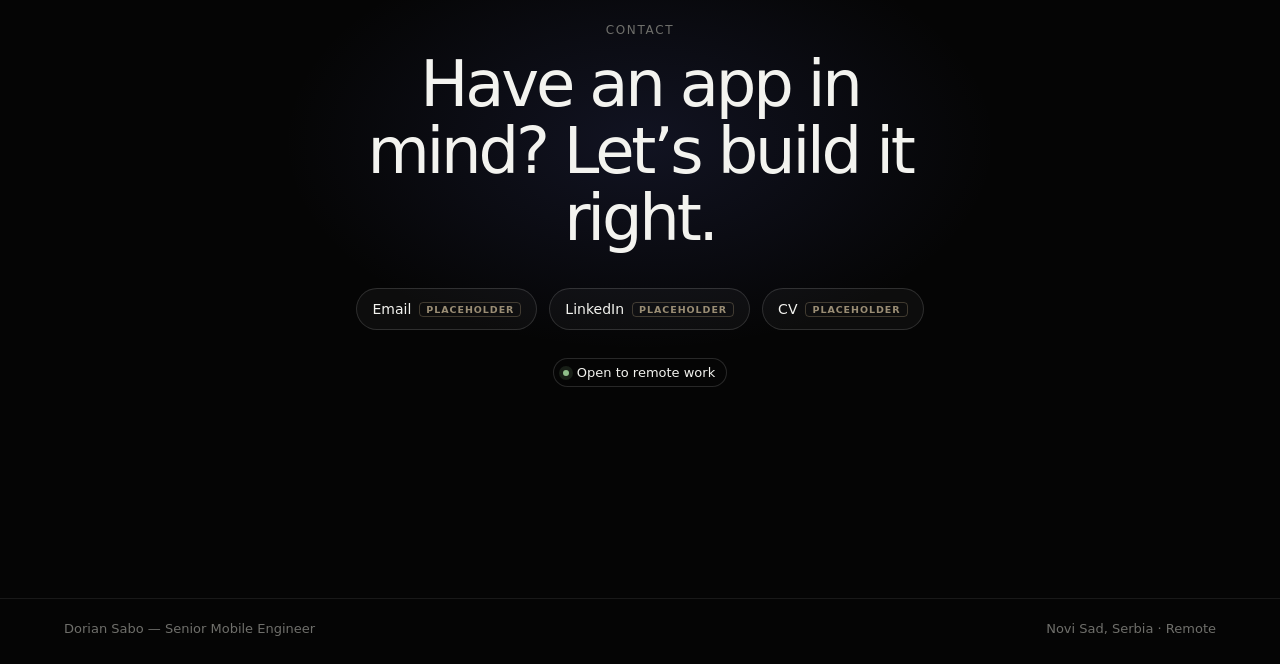
==== commit 9f363eef: "Replace the terminal portfolio with the dark premium one-pager. Ship the approved Linear-style hero " ====
--- a/index.html
+++ b/index.html
@@ -1,182 +1,357 @@
-<!doctype html>
+<!DOCTYPE html>
 <html lang="en">
 <head>
 <meta charset="utf-8">
-<meta name="viewport" content="width=device-width, initial-scale=1, viewport-fit=cover">
+<meta name="viewport" content="width=device-width, initial-scale=1">
 <title>Dorian Sabo — Senior Mobile Engineer</title>
-<meta name="description" content="Dorian Sabo is a senior mobile engineer in Novi Sad, Serbia. Flutter, iOS, and Android apps for fintech and Web3 — wallets, trading, and real-time market data. Remote.">
-<meta name="author" content="Dorian Sabo">
-<meta name="theme-color" content="#0A0A0A">
-<meta name="color-scheme" content="dark">
-<meta name="referrer" content="strict-origin-when-cross-origin">
-<link rel="canonical" href="https://dorian92.github.io/">
-<meta property="og:type" content="website">
-<meta property="og:url" content="https://dorian92.github.io/">
-<meta property="og:title" content="Dorian Sabo — Senior Mobile Engineer">
-<meta property="og:description" content="Flutter, iOS, and Android apps for fintech and Web3. Novi Sad, Serbia · remote.">
-<meta property="og:image" content="https://dorian92.github.io/assets/og.png">
-<meta property="og:image:width" content="1200">
-<meta property="og:image:height" content="630">
-<meta property="og:image:alt" content="Dorian Sabo, Senior Mobile Engineer. Flutter, iOS, Android. Novi Sad, Serbia.">
-<meta name="twitter:card" content="summary_large_image">
-<meta name="twitter:title" content="Dorian Sabo — Senior Mobile Engineer">
-<meta name="twitter:description" content="Flutter, iOS, and Android apps for fintech and Web3. Novi Sad, Serbia · remote.">
-<meta name="twitter:image" content="https://dorian92.github.io/assets/og.png">
-<link rel="icon" href="favicon.svg" type="image/svg+xml">
-<link rel="icon" href="assets/icons/favicon-32.png" type="image/png" sizes="32x32">
-<link rel="apple-touch-icon" href="assets/icons/apple-touch-icon.png">
-<link rel="manifest" href="site.webmanifest">
-<link rel="preload" href="assets/fonts/geist-latin.woff2" as="font" type="font/woff2" crossorigin>
-<link rel="preload" href="assets/fonts/geist-mono-latin.woff2" as="font" type="font/woff2" crossorigin>
-<link rel="stylesheet" href="css/site.css">
-<script type="application/ld+json">
-{
-  "@context": "https://schema.org",
-  "@type": "Person",
-  "name": "Dorian Sabo",
-  "jobTitle": "Senior Mobile Engineer",
-  "url": "https://dorian92.github.io/",
-  "image": "https://dorian92.github.io/assets/og.png",
-  "homeLocation": {
-    "@type": "Place",
-    "name": "Novi Sad, Serbia"
-  },
-  "sameAs": ["https://github.com/Dorian92"],
-  "knowsAbout": ["Flutter", "Dart", "iOS", "Android", "Fintech", "Web3"]
-}
-</script>
-<script>
-  document.documentElement.classList.add("js");
-  if (matchMedia("(prefers-reduced-motion: reduce)").matches) {
-    document.documentElement.classList.add("reduce");
-  }
-</script>
+<link rel="stylesheet" href="assets/shared.css">
+<link rel="stylesheet" href="assets/phones.css">
+<link rel="stylesheet" href="assets/page.css">
 </head>
-<body>
-<canvas id="field" aria-hidden="true"></canvas>
-<div class="veil" aria-hidden="true"></div>
-
-<article id="static">
-  <p class="role">Senior Mobile Engineer · Novi Sad, Serbia · remote</p>
-  <h1>Dorian Sabo</h1>
-  <p>Flutter, iOS and Android apps for fintech and Web3 — wallets, trading and real-time market data, built to feel native on every platform. Eight or more years. The interactive terminal on this page needs JavaScript; the same facts are written out here.</p>
-  <h2>Experience</h2>
-  <article>
-    <h3>Trojan Trading <span class="role">2025 · past</span></h3>
-    <p>Mobile development on a Solana trading app with real-time market data.</p>
-  </article>
-  <article>
-    <h3>Solflare Wallet <span class="role">2022 — 2025</span></h3>
-    <p>Features for the Solflare Solana wallet app on iOS and Android.</p>
-  </article>
-  <article>
-    <h3>BrightMarbles <span class="role">2018 — 2022</span></h3>
-    <p>Cross-platform mobile apps for client projects.</p>
-  </article>
-  <h2>Projects</h2>
-  <article>
-    <h3>Pulse</h3>
-    <p>A Flutter crypto market tracker. CoinGecko metadata and Binance public prices over one shared WebSocket. It shows market data only — it doesn't trade and it doesn't hold accounts.</p>
-    <p><a href="https://github.com/Dorian92/pulse-flutter">github.com/Dorian92/pulse-flutter</a></p>
-  </article>
-  <article>
-    <h3>Pulse RN</h3>
-    <p>A React Native take on the same tracker. Stack, repo, and demo are not filled in yet.</p>
-  </article>
-  <h2>Plugins and native integration</h2>
-  <p>Flutter plugins with native Swift and Kotlin code via platform channels. The Dart API and the native handlers ship together — plugin work, not a native-only role.</p>
-  <h2>Contact</h2>
-  <p>Novi Sad, Serbia · remote · CET.</p>
-  <p><a href="https://github.com/Dorian92" rel="me">github.com/Dorian92</a></p>
-  <p class="note">Email, CV, photo, LinkedIn, X, live demos, and open-source entries are edited in content/site.js. They stay marked until filled in.</p>
-</article>
-
-<div class="app">
-  <h1 class="sr">Dorian Sabo, Senior Mobile Engineer</h1>
-  <div id="shell">
-    <a class="skip" id="skip" href="#cmd">Skip to terminal</a>
-    <div class="ticker">
-      <button class="live" id="tickerToggle" type="button" aria-pressed="false" aria-label="Pause animations"><i aria-hidden="true"></i>LIVE</button>
-      <div class="track" id="track" aria-hidden="true"></div>
-    </div>
-    <header class="nav">
-      <button class="brand" id="brand" type="button" data-cmd="whoami" aria-label="About Dorian Sabo">
-        <i class="dot" aria-hidden="true"></i>dorian<span>@sabo:~</span>
-      </button>
-      <nav class="links" id="navLinks" aria-label="Sections"></nav>
-      <div class="right">
-        <button class="kbd" id="palBtn" type="button" aria-haspopup="dialog" aria-label="Open command palette"><kbd aria-hidden="true">⌘K</kbd><span>commands</span></button>
-        <span id="cvSlot"></span>
-      </div>
-    </header>
-    <main class="stage">
-      <section class="term" id="term" aria-label="Terminal">
-        <button class="drawer-h" id="drawerH" type="button" aria-expanded="false" aria-controls="out">
-          <span class="grip" aria-hidden="true"></span>
-          <span class="p" aria-hidden="true">❯</span>
-          <span class="last" id="lastLine">terminal · tap to open</span>
-          <span class="chev" aria-hidden="true">▲</span>
-        </button>
-        <div class="chrome">
-          <div class="lights" aria-hidden="true"><i></i><i></i><i></i></div>
-          <div class="tabs"><span class="tab on">zsh — dorian-phone</span><span class="tab">flutter run</span></div>
-          <span class="sp"></span>
-          <span>⌘K palette · ↑↓ history</span>
-        </div>
-        <div class="out" id="out" role="region" aria-label="Terminal output" tabindex="0"></div>
-        <div class="inrow">
-          <span class="p" aria-hidden="true">❯</span>
-          <span class="pu" aria-hidden="true">~</span>
-          <input id="cmd" autocomplete="off" autocapitalize="off" autocorrect="off" spellcheck="false" enterkeyhint="go" placeholder="type a command — try 'help'" aria-label="Terminal command">
-        </div>
-        <div class="chips" id="chips" aria-label="Suggested commands"></div>
-      </section>
-
-      <div class="cable" aria-hidden="true">
-        <svg id="cableSvg" viewBox="0 0 110 600" preserveAspectRatio="none">
-          <path class="wire" id="wire" d=""></path>
-          <path class="glow" id="glowp" d=""></path>
-        </svg>
-        <div class="packet" id="packet"></div>
-        <div class="plug" id="plug"></div>
-      </div>
-
-      <div class="devwrap">
-        <div class="status" id="status"><i aria-hidden="true"></i><span id="statusText">adb connected · device: dorian-phone · idle</span></div>
-        <div class="phone" id="phone">
-          <div class="screen" id="screen">
-            <div class="island" id="island" aria-hidden="true"><i></i></div>
-            <div class="sbar" id="sbar" aria-hidden="true">
-              <span id="ptime">--:--</span>
-              <span class="ic">
-                <svg width="17" height="11" viewBox="0 0 17 11" fill="#fff" aria-hidden="true"><rect x="0" y="7" width="3" height="4" rx="1"/><rect x="4.5" y="5" width="3" height="6" rx="1"/><rect x="9" y="2.5" width="3" height="8.5" rx="1"/><rect x="13.5" y="0" width="3" height="11" rx="1"/></svg>
-                <svg width="15" height="11" viewBox="0 0 15 11" fill="#fff" aria-hidden="true"><path d="M7.5 2.2c2.2 0 4.2.9 5.7 2.3l1.1-1.1A9.6 9.6 0 0 0 7.5.6 9.6 9.6 0 0 0 .7 3.4l1.1 1.1a8 8 0 0 1 5.7-2.3Zm0 3.2c1.3 0 2.5.5 3.4 1.4l1.1-1.1a6.4 6.4 0 0 0-9 0l1.1 1.1c.9-.9 2.1-1.4 3.4-1.4Zm0 3.2c-.5 0-1 .2-1.3.5L7.5 10.4l1.3-1.3c-.3-.3-.8-.5-1.3-.5Z"/></svg>
-                <span class="batt"><b></b></span>
-              </span>
-            </div>
-            <div id="scrRoot"></div>
-            <div class="flash" id="flash" aria-hidden="true"></div>
-            <div class="toast" id="toast" aria-hidden="true"></div>
-            <button class="homebar" id="homebar" type="button" aria-label="Phone home screen"></button>
+<body class="v2">
+<div class="grain" aria-hidden="true">
+  <svg xmlns="http://www.w3.org/2000/svg">
+    <filter id="g"><feTurbulence type="fractalNoise" baseFrequency="0.85" numOctaves="4" stitchTiles="stitch"/></filter>
+    <rect width="100%" height="100%" filter="url(#g)"/>
+  </svg>
+</div>
+
+<header class="nav">
+  <a class="brand" href="#top"><span class="mark">DS</span> Dorian Sabo</a>
+  <nav class="nav-links">
+    <a href="#work">Work</a>
+    <a href="#experience">Experience</a>
+    <a href="#contact">Contact</a>
+  </nav>
+  <a class="nav-cta" href="#contact"><i class="dot"></i> Open to remote work</a>
+</header>
+
+<main>
+  <section class="hero" id="top">
+    <div class="spots" aria-hidden="true">
+      <div class="spot-a"></div>
+      <div class="spot-b"></div>
+      <div class="spotlight"></div>
+    </div>
+    <div class="hero-combo">
+      <div class="eyebrow">Dorian Sabo</div>
+      <h1>Cross-platform apps,<br class="break-desktop"> crafted to feel native.</h1>
+      <p class="lead">Senior mobile engineer. 8+ years shipping Flutter and React Native apps for iOS and Android — from fast-moving startups to products handling real money in real time.</p>
+      <div class="meta"><span>Novi Sad, Serbia</span><span>Remote</span></div>
+      <div class="actions">
+        <a class="btn btn-primary" href="#work">View work</a>
+        <a class="btn btn-ghost" href="#contact">Let’s talk</a>
+      </div>
+    </div>
+  </section>
+
+  <section class="block-craft" id="craft">
+    <div class="proof" id="proof">
+      <div class="marks">
+        <b>Solflare</b><i>·</i>
+        <b>Trojan</b><i>·</i>
+        <b>BrightMarbles</b>
+      </div>
+      <div class="chips">
+        <span class="tag">8+ years</span>
+        <span class="tag">iOS &amp; Android</span>
+        <span class="tag">Flutter</span>
+        <span class="tag">React Native</span>
+      </div>
+    </div>
+
+    <div id="do">
+      <div class="kicker">What I do</div>
+      <h2 class="section-title do-head">The craft, from first sketch to the stores.</h2>
+      <div class="do-grid">
+        <article class="do-card">
+          <div class="do-num">01</div>
+          <h3>Product-grade apps</h3>
+          <p>I take products from the first idea to a release on the App Store and Google Play — architecture, interface, and the details that make an app feel finished.</p>
+        </article>
+        <article class="do-card">
+          <div class="do-num">02</div>
+          <h3>Performance &amp; real-time</h3>
+          <p>Smooth, responsive interfaces, live data where it matters, and apps that stay usable when the network does not.</p>
+        </article>
+        <article class="do-card">
+          <div class="do-num">03</div>
+          <h3>Security-minded</h3>
+          <p>Secure storage, authentication, and biometrics — designed in from the start, rather than added at the end.</p>
+        </article>
+      </div>
+    </div>
+  </section>
+
+  <section class="section work-section" id="work">
+    <div class="work-phones">
+      <div class="kicker">Selected work</div>
+      <h2 class="section-title">Apps in the hand</h2>
+      <p class="section-sub">A closer look at recent product work — a consumer wallet, a live trading app, and a personal Flutter project.</p>
+      <div class="phone-stage-wrap">
+        <div class="stage">
+          <div class="stage-glow"></div>
+          <div class="orbit"></div>
+          <div class="orbit orbit-2"></div>
+          <figure class="device " style="--tx:0px; --ty:20px; --tz:-30px; --rx:9deg; --ry:-22deg; --rz:-5deg; z-index:2; --sc:0.86">
+  <div class="device-glow-edge"></div>
+  <div class="device-body">
+    <span class="device-silent"></span>
+    <div class="device-inner">
+      <div class="island"></div>
+      <div class="sb">
+        <span>9:41</span>
+        <span class="sb-ico">
+          <svg width="16" height="10" viewBox="0 0 16 10" fill="#fff" aria-hidden="true"><rect x="0" y="6" width="2.2" height="4" rx="0.4"/><rect x="3.2" y="4" width="2.2" height="6" rx="0.4"/><rect x="6.4" y="2" width="2.2" height="8" rx="0.4"/><rect x="9.6" y="0" width="2.2" height="10" rx="0.4" opacity="0.35"/></svg>
+          <svg width="14" height="10" viewBox="0 0 14 10" fill="none" stroke="#fff" stroke-width="1.2" aria-hidden="true"><path d="M1.5 6.5c2.2-2.6 8.8-2.6 11 0"/><path d="M3.8 8.2c1.2-1.4 5.2-1.4 6.4 0"/><circle cx="7" cy="9.2" r="0.6" fill="#fff" stroke="none"/></svg>
+          <svg width="22" height="10" viewBox="0 0 22 10" aria-hidden="true"><rect x="0.5" y="1" width="18" height="8" rx="2" stroke="#fff" fill="none" opacity="0.9"/><rect x="2" y="2.4" width="13" height="5.2" rx="1" fill="#fff"/><rect x="19.2" y="3.2" width="1.4" height="3.6" rx="0.5" fill="#fff" opacity="0.6"/></svg>
+        </span>
+      </div>
+
+    
+      <div class="app app-wallet">
+        <div class="wal-label">Portfolio</div>
+        <div class="wal-total">$24,610.48</div>
+        <div class="wal-sub">+3.12% today</div>
+        <div class="wal-acts">
+          <i class="send">Send</i>
+          <i class="recv">Receive</i>
+          <i class="swap">Swap</i>
+        </div>
+        <div class="asset"><div class="ic" style="background:#c9b27a">S</div><div class="nm"><b>Solana</b><span>82.40 SOL</span></div><div class="am">$11,842.00<span>+1.8%</span></div></div>
+        <div class="asset"><div class="ic" style="background:#7ea8c9">U</div><div class="nm"><b>USD Coin</b><span>4,200 USDC</span></div><div class="am">$4,200.00<span>0.0%</span></div></div>
+        <div class="asset"><div class="ic" style="background:#c9a07e">J</div><div class="nm"><b>Jupiter</b><span>1,840 JUP</span></div><div class="am">$1,168.40<span>+4.6%</span></div></div>
+        <div class="asset"><div class="ic" style="background:#9b8ed1">B</div><div class="nm"><b>Bonk</b><span>24.2M BONK</span></div><div class="am">$412.08<span>−0.9%</span></div></div>
+      </div>
+
+    </div>
+  </div>
+</figure>
+
+          
+<figure class="device " style="--tx:460px; --ty:24px; --tz:-40px; --rx:11deg; --ry:24deg; --rz:5deg; z-index:1; --sc:0.86">
+  <div class="device-glow-edge"></div>
+  <div class="device-body">
+    <span class="device-silent"></span>
+    <div class="device-inner">
+      <div class="island"></div>
+      <div class="sb">
+        <span>9:41</span>
+        <span class="sb-ico">
+          <svg width="16" height="10" viewBox="0 0 16 10" fill="#fff" aria-hidden="true"><rect x="0" y="6" width="2.2" height="4" rx="0.4"/><rect x="3.2" y="4" width="2.2" height="6" rx="0.4"/><rect x="6.4" y="2" width="2.2" height="8" rx="0.4"/><rect x="9.6" y="0" width="2.2" height="10" rx="0.4" opacity="0.35"/></svg>
+          <svg width="14" height="10" viewBox="0 0 14 10" fill="none" stroke="#fff" stroke-width="1.2" aria-hidden="true"><path d="M1.5 6.5c2.2-2.6 8.8-2.6 11 0"/><path d="M3.8 8.2c1.2-1.4 5.2-1.4 6.4 0"/><circle cx="7" cy="9.2" r="0.6" fill="#fff" stroke="none"/></svg>
+          <svg width="22" height="10" viewBox="0 0 22 10" aria-hidden="true"><rect x="0.5" y="1" width="18" height="8" rx="2" stroke="#fff" fill="none" opacity="0.9"/><rect x="2" y="2.4" width="13" height="5.2" rx="1" fill="#fff"/><rect x="19.2" y="3.2" width="1.4" height="3.6" rx="0.5" fill="#fff" opacity="0.6"/></svg>
+        </span>
+      </div>
+
+    
+      <div class="app app-pulse">
+        <div class="pulse-head"><div class="pulse-logo">PUL<em>SE</em></div><span style="font-size:10px;color:#b9a6a0">Today</span></div>
+        <div class="pulse-card">
+          <div class="t">Market pulse</div>
+          <div class="v">Calm · 62</div>
+          <svg class="wave" viewBox="0 0 200 54" preserveAspectRatio="none" fill="none">
+            <path d="M0 32 C12 32 14 18 22 18 C30 18 32 40 40 40 C48 40 50 12 60 12 C70 12 72 36 82 36 C92 36 94 20 104 20 C114 20 116 44 126 44 C136 44 138 16 148 16 C158 16 160 34 170 34 C180 34 182 24 190 24 C196 24 198 28 200 28" stroke="#e39a8a" stroke-width="1.7" stroke-linecap="round"/>
+            <path d="M0 32 C12 32 14 18 22 18 C30 18 32 40 40 40 C48 40 50 12 60 12 C70 12 72 36 82 36 C92 36 94 20 104 20 C114 20 116 44 126 44 C136 44 138 16 148 16 C158 16 160 34 170 34 C180 34 182 24 190 24 C196 24 198 28 200 28 V54 H0 Z" fill="url(#pw)" stroke="none" opacity="0.35"/>
+            <defs><linearGradient id="pw" x1="0" y1="0" x2="0" y2="1"><stop offset="0" stop-color="#e39a8a"/><stop offset="1" stop-color="#e39a8a" stop-opacity="0"/></linearGradient></defs>
+          </svg>
+        </div>
+        <div style="margin-top:12px;font-size:10px;color:#9a8b86;letter-spacing:.08em;text-transform:uppercase">Signals</div>
+        <div class="sig"><span class="dotp"></span><div><b>SOL volume rising</b><span>Watchlist · 12m ago</span></div></div>
+        <div class="sig"><span class="dotp" style="background:#8fbf9a"></span><div><b>Funding rate steady</b><span>Perps · 28m ago</span></div></div>
+        <div class="sig"><span class="dotp" style="background:#c9b27a"></span><div><b>New listing window</b><span>Research · 1h ago</span></div></div>
+      </div>
+
+    </div>
+  </div>
+</figure>
+
+          
+<figure class="device " style="--tx:230px; --ty:-16px; --tz:50px; --rx:6deg; --ry:2deg; --rz:0deg; z-index:3; --sc:0.86">
+  <div class="device-glow-edge"></div>
+  <div class="device-body">
+    <span class="device-silent"></span>
+    <div class="device-inner">
+      <div class="island"></div>
+      <div class="sb">
+        <span>9:41</span>
+        <span class="sb-ico">
+          <svg width="16" height="10" viewBox="0 0 16 10" fill="#fff" aria-hidden="true"><rect x="0" y="6" width="2.2" height="4" rx="0.4"/><rect x="3.2" y="4" width="2.2" height="6" rx="0.4"/><rect x="6.4" y="2" width="2.2" height="8" rx="0.4"/><rect x="9.6" y="0" width="2.2" height="10" rx="0.4" opacity="0.35"/></svg>
+          <svg width="14" height="10" viewBox="0 0 14 10" fill="none" stroke="#fff" stroke-width="1.2" aria-hidden="true"><path d="M1.5 6.5c2.2-2.6 8.8-2.6 11 0"/><path d="M3.8 8.2c1.2-1.4 5.2-1.4 6.4 0"/><circle cx="7" cy="9.2" r="0.6" fill="#fff" stroke="none"/></svg>
+          <svg width="22" height="10" viewBox="0 0 22 10" aria-hidden="true"><rect x="0.5" y="1" width="18" height="8" rx="2" stroke="#fff" fill="none" opacity="0.9"/><rect x="2" y="2.4" width="13" height="5.2" rx="1" fill="#fff"/><rect x="19.2" y="3.2" width="1.4" height="3.6" rx="0.5" fill="#fff" opacity="0.6"/></svg>
+        </span>
+      </div>
+
+    
+      <div class="app app-trade">
+        <div class="trade-top"><div class="trade-pair">SOL-PERP <span>Trojan</span></div><div class="trade-chip">Live</div></div>
+        <div class="trade-price">142.84</div>
+        <div class="trade-chg">+2.16  ·  +1.54%</div>
+        <div class="tfs"><b>5m</b><b class="on">15m</b><b>1H</b><b>4H</b></div>
+        <div class="candles">
+          <i class="up" style="--h:36;--w:18;--o:-6"></i>
+          <i class="dn" style="--h:48;--w:22;--o:-8"></i>
+          <i class="up" style="--h:42;--w:20;--o:-7"></i>
+          <i class="up" style="--h:58;--w:24;--o:-6"></i>
+          <i class="dn" style="--h:40;--w:28;--o:-10"></i>
+          <i class="dn" style="--h:30;--w:16;--o:-5"></i>
+          <i class="up" style="--h:52;--w:22;--o:-8"></i>
+          <i class="up" style="--h:66;--w:26;--o:-7"></i>
+          <i class="dn" style="--h:44;--w:20;--o:-6"></i>
+          <i class="up" style="--h:72;--w:28;--o:-8"></i>
+          <i class="up" style="--h:60;--w:22;--o:-5"></i>
+          <i class="dn" style="--h:50;--w:24;--o:-9"></i>
+          <i class="up" style="--h:80;--w:30;--o:-8"></i>
+          <i class="up" style="--h:92;--w:26;--o:-6"></i>
+          <i class="dn" style="--h:64;--w:22;--o:-7"></i>
+          <i class="up" style="--h:88;--w:32;--o:-10"></i>
+          <i class="up" style="--h:110;--w:28;--o:-6"></i>
+          <i class="dn" style="--h:70;--w:24;--o:-8"></i>
+          <i class="up" style="--h:96;--w:30;--o:-7"></i>
+          <i class="up" style="--h:120;--w:28;--o:-6"></i>
+        </div>
+        <div class="book-mini">
+          <div>
+            <div class="row g"><span>142.86</span><span>1.24</span></div>
+            <div class="row g"><span>142.84</span><span>0.80</span></div>
+            <div class="row g"><span>142.81</span><span>2.10</span></div>
           </div>
-        </div>
-      </div>
-    </main>
+          <div>
+            <div class="row r"><span>142.90</span><span>0.62</span></div>
+            <div class="row r"><span>142.93</span><span>1.40</span></div>
+            <div class="row r"><span>142.97</span><span>0.95</span></div>
+          </div>
+        </div>
+        <div class="trade-cta"><b class="buy">Buy</b><b class="sell">Sell</b></div>
+      </div>
+
+    </div>
   </div>
-
-  <div class="pal-bg" id="palBg" role="dialog" aria-modal="true" aria-labelledby="palTitle">
-    <div class="pal">
-      <h2 id="palTitle" class="sr">Command palette</h2>
-      <input id="palIn" role="combobox" aria-expanded="true" aria-controls="palList" aria-autocomplete="list" aria-label="Run a command" placeholder="Run a command…" autocomplete="off" spellcheck="false">
-      <ul id="palList" role="listbox"></ul>
-      <div class="ft"><span>↑↓ navigate</span><span>enter run</span><span>esc close</span></div>
-    </div>
-  </div>
-  <div id="announcer" class="sr" aria-live="polite" aria-atomic="true"></div>
-  <footer class="sr"><p>© <span id="year">2026</span> Dorian Sabo. Novi Sad, Serbia. Remote.</p></footer>
-</div>
-<script src="content/site.js"></script>
-<script src="js/main.js"></script>
-<script src="js/particles.js"></script>
+</figure>
+          <div class="stage-floor"></div>
+        </div>
+      </div>
+      <div class="caps">
+        <div>
+          <b>Solflare Wallet</b>
+          <span>A consumer wallet for iOS and Android.</span>
+          <a class="cs" href="#experience">Case study →</a>
+        </div>
+        <div>
+          <b>Trojan Trading</b>
+          <span>Live trading, with real-time updates.</span>
+          <a class="cs" href="#experience">Case study →</a>
+        </div>
+        <div>
+          <b>Pulse</b>
+          <span>A personal Flutter project.</span>
+          <a class="cs" href="#experience">Case study →</a>
+        </div>
+      </div>
+    </div>
+  </section>
+
+  <section class="block-approach" id="approach">
+    <div id="industries">
+      <div class="kicker">Industries</div>
+      <h2 class="section-title">I’ve built for fintech &amp; Web3, consumer apps, and startups.</h2>
+      <div class="ind-grid">
+        <article class="ind ind-lead">
+          <div class="kicker">Primary</div>
+          <h3>Fintech &amp; Web3</h3>
+          <p>Wallets, trading, payments, and other products that move money — where reliability, clarity, and performance are not optional.</p>
+        </article>
+        <article class="ind">
+          <div class="kicker">Also</div>
+          <h3>Consumer apps</h3>
+          <p>Thoughtful mobile experiences that people can pick up and use without a learning curve.</p>
+        </article>
+        <article class="ind">
+          <div class="kicker">Also</div>
+          <h3>Startups</h3>
+          <p>Shipping quickly with a solid foundation, so the product can grow without being rewritten.</p>
+        </article>
+      </div>
+    </div>
+
+    <div id="process">
+      <div class="kicker">How I work</div>
+      <h2 class="section-title">A clear path from idea to launch.</h2>
+      <div class="steps">
+        <article class="step">
+          <div class="step-n">01</div>
+          <h3>Discover</h3>
+          <p>I start by understanding the product, the people who will use it, and the constraints that will shape the work.</p>
+        </article>
+        <article class="step">
+          <div class="step-n">02</div>
+          <h3>Build</h3>
+          <p>Then I design a clear architecture and implement it across iOS and Android, with attention to performance and polish.</p>
+        </article>
+        <article class="step">
+          <div class="step-n">03</div>
+          <h3>Ship</h3>
+          <p>I see the release through — store requirements, quality checks, and a build that is ready for production.</p>
+        </article>
+        <article class="step">
+          <div class="step-n">04</div>
+          <h3>Support</h3>
+          <p>After launch I stay close to the product: performance, fixes, and the next iteration.</p>
+        </article>
+      </div>
+    </div>
+  </section>
+
+  <section class="section exp-section" id="experience">
+    <div class="kicker">Experience</div>
+    <h2 class="section-title">Roles I’ve held, and what I delivered.</h2>
+    <div class="timeline">
+      <article class="exp-row">
+        <div class="exp-when">Apr 2025 — Oct 2026</div>
+        <div class="exp-rail"><span class="exp-dot"></span></div>
+        <div class="exp-body">
+          <h3>Trojan Trading</h3>
+          <div class="exp-role">Senior Mobile Engineer</div>
+          <p>Built high-performance mobile features around real-time data and low-latency interfaces, including streaming pipelines over REST, WebSockets, and SSE.</p>
+        </div>
+      </article>
+      <article class="exp-row">
+        <div class="exp-when">May 2022 — Apr 2025</div>
+        <div class="exp-rail"><span class="exp-dot"></span></div>
+        <div class="exp-body">
+          <h3>Solflare Wallet</h3>
+          <div class="exp-role">Senior Mobile Engineer</div>
+          <p>Shipped portfolio, transaction, notification, and live-sync features for a consumer wallet used by over 4 million people, and reworked caching and rendering to cut screen load times by about 35% while raising crash-free sessions to 99.9%.</p>
+        </div>
+      </article>
+      <article class="exp-row">
+        <div class="exp-when">Jul 2018 — May 2022</div>
+        <div class="exp-rail"><span class="exp-dot"></span></div>
+        <div class="exp-body">
+          <h3>BrightMarbles</h3>
+          <div class="exp-role">Mobile Developer</div>
+          <p>Delivered end-to-end Flutter applications for international clients across multiple industries, from architecture through production release.</p>
+        </div>
+      </article>
+    </div>
+  </section>
+
+  <section class="contact-section" id="contact">
+    <div class="contact-inner">
+    <div class="kicker">Contact</div>
+    <h2>Have an app in mind? Let’s build it right.</h2>
+    <div class="contact-links">
+      <a class="link-chip" href="#">Email <em class="ex">placeholder</em></a>
+      <a class="link-chip" href="#">LinkedIn <em class="ex">placeholder</em></a>
+      <a class="link-chip" href="#">CV <em class="ex">placeholder</em></a>
+    </div>
+    <a class="nav-cta" href="#contact"><i class="dot"></i> Open to remote work</a>
+    </div>
+    <footer class="site foot-mini">
+      <span>Dorian Sabo — Senior Mobile Engineer</span>
+      <span>Novi Sad, Serbia · Remote</span>
+    </footer>
+  </section>
+</main>
 </body>
 </html>
--- a/assets/shared.css
+++ b/assets/shared.css
@@ -0,0 +1,304 @@
+@font-face {
+  font-family: Geist;
+  src: url("../fonts/Geist.ttf") format("truetype");
+  font-weight: 100 900;
+  font-style: normal;
+  font-display: block;
+}
+@font-face {
+  font-family: Geist;
+  src: url("../fonts/Geist-Italic.ttf") format("truetype");
+  font-weight: 100 900;
+  font-style: italic;
+  font-display: block;
+}
+@font-face {
+  font-family: Inter;
+  src: url("../fonts/Inter.ttf") format("truetype");
+  font-weight: 100 900;
+  font-style: normal;
+  font-display: block;
+}
+@font-face {
+  font-family: "Geist Mono";
+  src: url("../fonts/GeistMono.ttf") format("truetype");
+  font-weight: 100 900;
+  font-style: normal;
+  font-display: block;
+}
+@font-face {
+  font-family: "IBM Plex Serif";
+  src: url("../fonts/IBMPlexSerif-Light.ttf") format("truetype");
+  font-weight: 300;
+  font-style: normal;
+  font-display: block;
+}
+@font-face {
+  font-family: "IBM Plex Serif";
+  src: url("../fonts/IBMPlexSerif-Regular.ttf") format("truetype");
+  font-weight: 400;
+  font-style: normal;
+  font-display: block;
+}
+@font-face {
+  font-family: "IBM Plex Serif";
+  src: url("../fonts/IBMPlexSerif-Italic.ttf") format("truetype");
+  font-weight: 400;
+  font-style: italic;
+  font-display: block;
+}
+@font-face {
+  font-family: "IBM Plex Serif";
+  src: url("../fonts/IBMPlexSerif-Medium.ttf") format("truetype");
+  font-weight: 500;
+  font-style: normal;
+  font-display: block;
+}
+
+:root {
+  --bg: #070708;
+  --bg-2: #0c0c0e;
+  --bg-elev: #121214;
+  --bg-card: #0e0e11;
+  --line: rgba(255, 255, 255, 0.08);
+  --line-2: rgba(255, 255, 255, 0.14);
+  --text: #f3f3ef;
+  --text-2: #a8a8a3;
+  --text-3: #6f6f6b;
+  --accent: #cfc3b0;
+  --radius: 18px;
+}
+
+* { box-sizing: border-box; margin: 0; padding: 0; }
+html, body {
+  background: var(--bg);
+  color: var(--text);
+  font-family: Geist, Inter, ui-sans-serif, system-ui, sans-serif;
+  min-height: 100%;
+}
+body {
+  -webkit-font-smoothing: antialiased;
+  -moz-osx-font-smoothing: grayscale;
+  text-rendering: optimizeLegibility;
+  overflow-x: hidden;
+}
+a { color: inherit; text-decoration: none; }
+button { font: inherit; color: inherit; background: none; border: 0; cursor: pointer; }
+img, svg { display: block; max-width: 100%; }
+
+.grain {
+  position: fixed;
+  inset: 0;
+  pointer-events: none;
+  z-index: 80;
+  opacity: 0.04;
+  mix-blend-mode: overlay;
+}
+.grain svg { width: 100%; height: 100%; }
+
+.nav {
+  position: sticky;
+  top: 0;
+  z-index: 40;
+  height: 68px;
+  display: flex;
+  align-items: center;
+  justify-content: space-between;
+  padding: 0 64px;
+  background: rgba(7, 7, 8, 0.62);
+  backdrop-filter: blur(18px) saturate(1.2);
+  -webkit-backdrop-filter: blur(18px) saturate(1.2);
+  border-bottom: 1px solid var(--line);
+}
+.brand {
+  display: flex;
+  align-items: center;
+  gap: 10px;
+  font-size: 14px;
+  font-weight: 520;
+  letter-spacing: -0.02em;
+}
+.mark {
+  width: 22px;
+  height: 22px;
+  border-radius: 7px;
+  display: grid;
+  place-items: center;
+  font-size: 10px;
+  font-weight: 600;
+  letter-spacing: -0.04em;
+  background: #f3f3ef;
+  color: #0a0a0a;
+}
+.nav-links {
+  display: flex;
+  align-items: center;
+  gap: 28px;
+  font-size: 13.5px;
+  color: var(--text-2);
+}
+.nav-links a:hover { color: var(--text); }
+.nav-cta {
+  font-size: 13px;
+  color: var(--text);
+  padding: 7px 12px 7px 10px;
+  border-radius: 999px;
+  box-shadow: inset 0 0 0 1px var(--line-2);
+  display: inline-flex;
+  align-items: center;
+  gap: 8px;
+}
+.dot {
+  width: 6px;
+  height: 6px;
+  border-radius: 50%;
+  background: #8fbf8a;
+  box-shadow: 0 0 0 4px rgba(143, 191, 138, 0.14);
+}
+
+.hero {
+  position: relative;
+  min-height: calc(100vh - 68px);
+  padding: 0 64px 64px;
+  overflow: hidden;
+}
+.section {
+  position: relative;
+  min-height: 100vh;
+  padding: 96px 64px 56px;
+  display: flex;
+  flex-direction: column;
+  justify-content: center;
+}
+
+.eyebrow {
+  font-size: 11.5px;
+  font-weight: 500;
+  letter-spacing: 0.16em;
+  text-transform: uppercase;
+  color: var(--text-3);
+}
+h1, h2, h3 { font-weight: 500; letter-spacing: -0.04em; }
+.lead {
+  font-size: 17px;
+  line-height: 1.6;
+  color: var(--text-2);
+  max-width: 440px;
+  font-weight: 400;
+}
+.meta {
+  display: flex;
+  flex-wrap: wrap;
+  gap: 8px 18px;
+  font-size: 13.5px;
+  color: var(--text-3);
+}
+.meta span + span { position: relative; padding-left: 0; }
+.meta span + span::before {
+  content: "·";
+  margin-right: 18px;
+  color: var(--text-3);
+}
+.actions { display: flex; gap: 10px; flex-wrap: wrap; }
+
+.btn {
+  display: inline-flex;
+  align-items: center;
+  justify-content: center;
+  height: 42px;
+  padding: 0 18px;
+  border-radius: 999px;
+  font-size: 13.5px;
+  font-weight: 520;
+  letter-spacing: -0.01em;
+  transition: transform .2s ease, background .2s ease;
+}
+.btn-primary { background: #f3f3ef; color: #0b0b0c; }
+.btn-ghost {
+  color: var(--text);
+  box-shadow: inset 0 0 0 1px var(--line-2);
+  background: rgba(255,255,255,0.02);
+}
+
+.kicker {
+  font-size: 12px;
+  letter-spacing: 0.14em;
+  text-transform: uppercase;
+  color: var(--text-3);
+  font-weight: 500;
+  margin-bottom: 14px;
+}
+.section-title {
+  font-size: 40px;
+  letter-spacing: -0.045em;
+  font-weight: 500;
+  margin-bottom: 10px;
+}
+.section-sub {
+  color: var(--text-2);
+  font-size: 16px;
+  max-width: 520px;
+  line-height: 1.55;
+  margin-bottom: 32px;
+}
+
+.metric {
+  display: flex;
+  flex-direction: column;
+  gap: 6px;
+}
+.metric-label {
+  font-size: 12px;
+  color: var(--text-3);
+  letter-spacing: 0.04em;
+  text-transform: uppercase;
+}
+.metric-value {
+  font-size: 22px;
+  font-weight: 500;
+  letter-spacing: -0.03em;
+  display: flex;
+  align-items: center;
+  gap: 8px;
+  font-variant-numeric: tabular-nums;
+}
+.ex {
+  font-style: normal;
+  font-size: 9.5px;
+  letter-spacing: 0.1em;
+  text-transform: uppercase;
+  color: #9a8d74;
+  border: 1px solid rgba(196, 176, 138, 0.28);
+  padding: 2px 6px;
+  border-radius: 4px;
+  font-weight: 560;
+  line-height: 1;
+}
+
+.tag {
+  display: inline-flex;
+  align-items: center;
+  height: 24px;
+  padding: 0 9px;
+  border-radius: 999px;
+  font-size: 11.5px;
+  color: var(--text-2);
+  box-shadow: inset 0 0 0 1px var(--line);
+  background: rgba(255,255,255,0.02);
+}
+
+footer.site {
+  padding: 28px 64px 40px;
+  border-top: 1px solid var(--line);
+  display: flex;
+  justify-content: space-between;
+  color: var(--text-3);
+  font-size: 13px;
+}
+
+@media (max-width: 860px) {
+  .nav, .hero, .section, footer.site { padding-left: 22px; padding-right: 22px; }
+  .nav { height: 60px; padding-top: 0; }
+  .nav-links { display: none; }
+  .section-title { font-size: 30px; }
+}
--- a/assets/phones.css
+++ b/assets/phones.css
@@ -0,0 +1,282 @@
+/* CSS 3D device frames and compact in-phone UIs */
+
+.stage {
+  position: relative;
+  width: 680px;
+  height: 620px;
+  perspective: 1800px;
+  perspective-origin: 50% 42%;
+  transform-style: preserve-3d;
+}
+
+.orbit {
+  position: absolute;
+  left: 50%;
+  top: 48%;
+  width: 620px;
+  height: 420px;
+  transform: translate(-50%, -50%) rotateX(62deg);
+  border: 1px solid rgba(255,255,255,0.06);
+  border-radius: 50%;
+  pointer-events: none;
+}
+.orbit-2 {
+  width: 780px;
+  height: 520px;
+  border-color: rgba(255,255,255,0.04);
+}
+
+.stage-glow {
+  position: absolute;
+  left: 50%;
+  top: 46%;
+  width: 520px;
+  height: 360px;
+  transform: translate(-50%, -50%);
+  background:
+    radial-gradient(ellipse at 50% 50%, rgba(110, 126, 210, 0.22), rgba(110,126,210,0.04) 42%, transparent 70%);
+  filter: blur(8px);
+  pointer-events: none;
+}
+.stage-floor {
+  position: absolute;
+  left: 50%;
+  bottom: 36px;
+  width: 460px;
+  height: 80px;
+  transform: translateX(-50%);
+  background: radial-gradient(ellipse, rgba(0,0,0,0.7), transparent 70%);
+  filter: blur(12px);
+  pointer-events: none;
+}
+
+.device {
+  position: absolute;
+  transform-style: preserve-3d;
+  --rx: 8deg;
+  --ry: -18deg;
+  --rz: -4deg;
+  --tx: 0px;
+  --ty: 0px;
+  --tz: 0px;
+  transform: translate3d(var(--tx), var(--ty), var(--tz)) rotateX(var(--rx)) rotateY(var(--ry)) rotateZ(var(--rz)) scale(var(--sc, 1));
+}
+
+.device-body {
+  width: 236px;
+  height: 492px;
+  border-radius: 40px;
+  padding: 8px;
+  background:
+    linear-gradient(145deg, rgba(255,255,255,0.16), rgba(255,255,255,0.03) 28%, #0a0a0c 52%, #050506);
+  box-shadow:
+    0 50px 70px -24px rgba(0,0,0,0.9),
+    0 18px 30px -16px rgba(0,0,0,0.7),
+    0 0 0 1px rgba(255,255,255,0.16),
+    inset 0 1px 0 rgba(255,255,255,0.28),
+    inset 0 -1px 0 rgba(0,0,0,0.55);
+  position: relative;
+}
+.device-body::before,
+.device-body::after {
+  content: "";
+  position: absolute;
+  right: -2px;
+  width: 2px;
+  border-radius: 1px;
+  background: #1c1c20;
+}
+.device-body::before { top: 112px; height: 42px; }
+.device-body::after { top: 162px; height: 64px; }
+.device-silent {
+  position: absolute;
+  left: -2px;
+  top: 96px;
+  width: 2px;
+  height: 22px;
+  border-radius: 1px;
+  background: #1c1c20;
+}
+
+.device-glow-edge {
+  position: absolute;
+  inset: -1px;
+  border-radius: 41px;
+  pointer-events: none;
+  box-shadow:
+    0 0 40px rgba(160, 176, 255, 0.14),
+    0 0 80px rgba(160, 176, 255, 0.06);
+}
+
+.device-inner {
+  height: 100%;
+  border-radius: 32px;
+  overflow: hidden;
+  background: #07070b;
+  position: relative;
+  display: flex;
+  flex-direction: column;
+}
+
+.island {
+  position: absolute;
+  top: 9px;
+  left: 50%;
+  transform: translateX(-50%);
+  width: 78px;
+  height: 22px;
+  background: #000;
+  border-radius: 20px;
+  z-index: 6;
+  box-shadow: 0 0 0 1px rgba(255,255,255,0.04);
+}
+
+.sb {
+  height: 38px;
+  padding: 12px 16px 0;
+  display: flex;
+  align-items: flex-start;
+  justify-content: space-between;
+  font-size: 11px;
+  font-weight: 600;
+  letter-spacing: -0.02em;
+  color: #fff;
+  position: relative;
+  z-index: 5;
+  flex: none;
+}
+.sb-ico { display: flex; gap: 4px; align-items: center; padding-top: 1px; }
+
+.app { flex: 1; padding: 6px 12px 14px; display: flex; flex-direction: column; min-height: 0; color: #ecece8; }
+
+/* --- Trojan trading --- */
+.app-trade { background: radial-gradient(ellipse at 50% 0%, #12181c, #07090b 55%); }
+.trade-top { display: flex; justify-content: space-between; align-items: baseline; margin-top: 4px; }
+.trade-pair { font-size: 12px; font-weight: 560; letter-spacing: -0.02em; }
+.trade-pair span { color: #8d97a0; font-weight: 450; }
+.trade-chip { font-size: 9px; color: #8fbf9a; background: rgba(80,160,110,0.12); padding: 2px 6px; border-radius: 999px; }
+.trade-price { font-size: 28px; font-weight: 520; letter-spacing: -0.05em; margin-top: 8px; font-variant-numeric: tabular-nums; }
+.trade-chg { font-size: 11px; color: #7dca9a; margin-top: 2px; }
+.tfs { display: flex; gap: 4px; margin: 10px 0 8px; }
+.tfs b {
+  font-weight: 500; font-size: 9.5px; color: #8d97a0;
+  padding: 3px 7px; border-radius: 6px;
+}
+.tfs b.on { background: rgba(255,255,255,0.07); color: #fff; }
+.candles { display: flex; align-items: flex-end; gap: 3.5px; height: 132px; padding: 4px 0 2px; }
+.candles i {
+  position: relative;
+  width: 7px;
+  height: calc(var(--h) * 1px);
+  background: #3e9a72;
+  border-radius: 1px;
+  flex: none;
+}
+.candles i.dn { background: #b15a5a; }
+.candles i::before {
+  content: "";
+  position: absolute;
+  left: 50%;
+  width: 1px;
+  background: currentColor;
+  color: inherit;
+  height: calc(var(--w) * 1px);
+  top: calc(var(--o, -8) * 1px);
+  transform: translateX(-50%);
+  opacity: 0.7;
+}
+.candles i.dn::before { color: #b15a5a; }
+.candles i.up::before { color: #3e9a72; }
+.book-mini { display:none; }
+.book-mini .row { display: flex; justify-content: space-between; font-size: 9px; color: #8d97a0; font-variant-numeric: tabular-nums; font-family: "Geist Mono", ui-monospace, monospace; }
+.book-mini .g { color: #7dca9a; }
+.book-mini .r { color: #e07a7a; }
+.trade-cta { display: grid; grid-template-columns: 1fr 1fr; gap: 6px; margin-top: auto; }
+.trade-cta b {
+  display: grid; place-items: center; height: 32px; border-radius: 9px;
+  font-size: 11.5px; font-weight: 560;
+}
+.trade-cta .buy { background: #1f6b4a; color: #d9ffe9; }
+.trade-cta .sell { background: #6b2a2a; color: #ffd9d9; }
+
+/* --- Wallet --- */
+.app-wallet { background: radial-gradient(ellipse at 50% 0%, #16131c, #08070b 58%); }
+.wal-label { font-size: 10.5px; color: #9a93a8; letter-spacing: 0.08em; text-transform: uppercase; text-align: center; margin-top: 6px; }
+.wal-total { font-size: 26px; font-weight: 520; letter-spacing: -0.05em; text-align: center; margin-top: 4px; }
+.wal-sub { text-align: center; font-size: 11px; color: #8fbf9a; margin-top: 2px; }
+.wal-acts { display: grid; grid-template-columns: 1fr 1fr 1fr; gap: 8px; margin: 16px 8px 14px; }
+.wal-acts i {
+  display: flex; flex-direction: column; align-items: center; gap: 5px;
+  font-style: normal; font-size: 9.5px; color: #c9c4d4;
+}
+.wal-acts i::before {
+  content: "";
+  width: 34px; height: 34px; border-radius: 50%;
+  background: rgba(255,255,255,0.06);
+  box-shadow: inset 0 0 0 1px rgba(255,255,255,0.08);
+  background-repeat: no-repeat;
+  background-position: center;
+}
+.wal-acts i.send::before {
+  background-image: url("data:image/svg+xml;utf8,<svg xmlns='http://www.w3.org/2000/svg' width='14' height='14' fill='none' stroke='%23eee' stroke-width='1.6'><path d='M7 11V3M3.5 6.5 7 3l3.5 3.5'/></svg>");
+  background-repeat: no-repeat;
+  background-position: center;
+  background-color: rgba(255,255,255,0.06);
+}
+.wal-acts i.recv::before {
+  background-image: url("data:image/svg+xml;utf8,<svg xmlns='http://www.w3.org/2000/svg' width='14' height='14' fill='none' stroke='%23eee' stroke-width='1.6'><path d='M7 3v8M3.5 7.5 7 11l3.5-3.5'/></svg>");
+  background-repeat: no-repeat;
+  background-position: center;
+  background-color: rgba(255,255,255,0.06);
+}
+.wal-acts i.swap::before {
+  background-image: url("data:image/svg+xml;utf8,<svg xmlns='http://www.w3.org/2000/svg' width='14' height='14' fill='none' stroke='%23eee' stroke-width='1.6'><path d='M3 6h8M8 3l3 3-3 3M11 9H3M6 12 3 9l3-3'/></svg>");
+  background-repeat: no-repeat;
+  background-position: center;
+  background-color: rgba(255,255,255,0.06);
+}
+.asset {
+  display: flex; align-items: center; gap: 8px;
+  padding: 7px 4px; border-top: 1px solid rgba(255,255,255,0.06);
+}
+.asset .ic {
+  width: 26px; height: 26px; border-radius: 50%;
+  display: grid; place-items: center;
+  font-size: 9px; font-weight: 650; color: #0b0b0c;
+}
+.asset .nm { flex: 1; }
+.asset .nm b { display: block; font-size: 11.5px; font-weight: 540; }
+.asset .nm span { font-size: 9.5px; color: #8b8498; }
+.asset .am { text-align: right; font-size: 11px; font-weight: 500; white-space: nowrap; }
+.asset .am span { display: block; font-size: 9.5px; color: #8b8498; font-weight: 400; }
+
+/* --- Pulse --- */
+.app-pulse { background: radial-gradient(ellipse at 50% 0%, #161016, #0a0709 58%); }
+.pulse-head { display: flex; justify-content: space-between; align-items: center; margin-top: 4px; }
+.pulse-logo { font-size: 13px; font-weight: 600; letter-spacing: 0.16em; }
+.pulse-logo em { font-style: normal; color: #e39a8a; }
+.pulse-card {
+  margin-top: 14px;
+  border-radius: 14px;
+  padding: 12px;
+  background: linear-gradient(180deg, rgba(227,154,138,0.08), rgba(255,255,255,0.03));
+  box-shadow: inset 0 0 0 1px rgba(227,154,138,0.16);
+}
+.pulse-card .t { font-size: 10px; color: #b9a6a0; letter-spacing: 0.08em; text-transform: uppercase; }
+.pulse-card .v { font-size: 22px; font-weight: 520; letter-spacing: -0.04em; margin: 4px 0 10px; }
+.wave { width: 100%; height: 54px; }
+.sig { display: flex; align-items: center; gap: 8px; padding: 9px 2px; border-top: 1px solid rgba(255,255,255,0.06); }
+.sig .dotp { width: 6px; height: 6px; border-radius: 50%; background: #e39a8a; flex: none; }
+.sig b { font-size: 11.5px; font-weight: 520; display: block; }
+.sig span { font-size: 10px; color: #9a8b86; }
+
+.device.lg .device-body { width: 270px; height: 560px; border-radius: 44px; padding: 9px; }
+.device.lg .device-inner { border-radius: 36px; }
+.device.lg .trade-price { font-size: 32px; }
+.device.lg .candles { height: 168px; }
+
+@media (max-width: 860px) {
+  .stage { width: 100%; height: 420px; }
+  .device-body { width: 180px; height: 376px; border-radius: 30px; }
+  .device-inner { border-radius: 24px; }
+}
--- a/assets/page.css
+++ b/assets/page.css
@@ -0,0 +1,353 @@
+/* Concept 5, full one-page — same visual language as the combined mockup */
+
+body.v2 { --bg: #050505; background: #050505; }
+body.v2 .nav { background: rgba(5,5,5,.55); }
+
+.spots { position: absolute; inset: 0; pointer-events: none; overflow: hidden; }
+.spot-a {
+  position: absolute; width: 900px; height: 900px; left: 52%; top: -18%;
+  background: radial-gradient(circle, rgba(94,106,210,.22) 0%, rgba(94,106,210,.08) 32%, transparent 68%);
+  filter: blur(8px);
+}
+.spot-b {
+  position: absolute; width: 680px; height: 680px; left: -12%; top: 42%;
+  background: radial-gradient(circle, rgba(80,140,160,.1) 0%, transparent 66%);
+  filter: blur(10px);
+}
+.spotlight {
+  position: absolute; width: 760px; height: 760px; left: 58%; top: 6%;
+  background: radial-gradient(circle, rgba(255,255,255,.09) 0%, rgba(120,130,220,.08) 28%, transparent 64%);
+  pointer-events: none; filter: blur(2px);
+}
+
+.hero-combo {
+  min-height: calc(100vh - 68px);
+  display: flex; flex-direction: column; justify-content: center;
+  position: relative; padding: 40px 0 80px;
+  max-width: 1100px;
+}
+.hero-combo h1 {
+  font-size: clamp(48px, 5.8vw, 76px);
+  line-height: .96; font-weight: 500; letter-spacing: -0.052em;
+  margin: 18px 0 28px; max-width: 16ch;
+}
+.hero-combo .lead { max-width: 560px; margin-bottom: 28px; font-size: 17.5px; }
+.hero-combo .meta { margin-bottom: 32px; }
+
+/* ---------- Proof + What I do (one viewport) ---------- */
+.block-craft {
+  min-height: 100vh;
+  padding: 88px 64px 56px;
+  display: flex;
+  flex-direction: column;
+  justify-content: center;
+  gap: 48px;
+}
+.proof {
+  display: flex;
+  align-items: center;
+  justify-content: space-between;
+  gap: 32px;
+  padding: 22px 28px;
+  border-radius: 18px;
+  border: 1px solid var(--line);
+  background: linear-gradient(180deg, rgba(255,255,255,.035), rgba(255,255,255,.015));
+}
+.marks {
+  display: flex;
+  align-items: baseline;
+  flex-wrap: wrap;
+  gap: 8px 0;
+}
+.marks b {
+  font-weight: 520;
+  font-size: 18px;
+  letter-spacing: -0.025em;
+  color: var(--text);
+}
+.marks i {
+  font-style: normal;
+  color: var(--text-3);
+  margin: 0 16px;
+  font-weight: 400;
+}
+.chips { display: flex; flex-wrap: wrap; gap: 8px; justify-content: flex-end; }
+
+.do-head { margin-bottom: 4px; }
+.do-grid {
+  display: grid;
+  grid-template-columns: repeat(3, 1fr);
+  gap: 16px;
+}
+.do-card {
+  background: linear-gradient(180deg, rgba(255,255,255,.04), rgba(255,255,255,.015));
+  border: 1px solid var(--line);
+  border-radius: 22px;
+  padding: 28px 26px 26px;
+  min-height: 240px;
+  display: flex;
+  flex-direction: column;
+}
+.do-num {
+  font-size: 12px;
+  letter-spacing: 0.14em;
+  text-transform: uppercase;
+  color: var(--text-3);
+  font-weight: 500;
+  margin-bottom: 18px;
+}
+.do-card h3 {
+  font-size: 22px;
+  font-weight: 520;
+  letter-spacing: -0.035em;
+  margin-bottom: 12px;
+}
+.do-card p { color: var(--text-2); font-size: 15.5px; line-height: 1.6; }
+
+/* ---------- Selected work / phones ---------- */
+.work-section.section {
+  padding-top: 80px;
+  padding-bottom: 40px;
+  justify-content: flex-start;
+  min-height: 100vh;
+}
+.work-phones { text-align: center; }
+.work-phones .section-sub { margin-left: auto; margin-right: auto; margin-bottom: 8px; }
+.work-phones .section-title { font-size: 34px; margin-bottom: 6px; }
+.work-section {
+  background: radial-gradient(ellipse 60% 50% at 50% 45%, rgba(92,108,190,.14), transparent 62%);
+}
+.phone-stage-wrap {
+  position: relative;
+  display: flex;
+  justify-content: center;
+  min-height: 460px;
+  margin-top: 0;
+}
+.phone-stage-wrap .stage { width: 700px; height: 460px; margin: 0 auto; }
+.caps {
+  display: grid;
+  grid-template-columns: repeat(3, 1fr);
+  gap: 24px;
+  max-width: 760px;
+  margin: 24px auto 0;
+  text-align: center;
+  position: relative;
+  z-index: 4;
+}
+.caps b { display: block; font-size: 16px; font-weight: 520; letter-spacing: -0.02em; margin-bottom: 4px; }
+.caps span { display: block; color: var(--text-3); font-size: 13px; line-height: 1.4; margin-bottom: 8px; }
+.cs {
+  display: inline-block;
+  font-size: 13px;
+  font-weight: 500;
+  color: var(--accent);
+  letter-spacing: -0.01em;
+}
+.cs:hover { color: var(--text); }
+
+/* ---------- Industries + How I work ---------- */
+.block-approach {
+  min-height: 100vh;
+  padding: 88px 64px 56px;
+  display: flex;
+  flex-direction: column;
+  justify-content: center;
+  gap: 56px;
+}
+.ind-grid {
+  display: grid;
+  grid-template-columns: 1.45fr 1fr 1fr;
+  gap: 16px;
+  margin-top: 8px;
+}
+.ind {
+  background: linear-gradient(180deg, rgba(255,255,255,.035), rgba(255,255,255,.015));
+  border: 1px solid var(--line);
+  border-radius: 22px;
+  padding: 26px 24px;
+  min-height: 200px;
+}
+.ind-lead {
+  padding: 32px 28px;
+  background:
+    radial-gradient(ellipse at 0% 0%, rgba(94,106,210,.16), transparent 60%),
+    linear-gradient(180deg, rgba(255,255,255,.05), rgba(255,255,255,.015));
+  box-shadow: inset 0 0 0 1px rgba(160,176,255,.08);
+}
+.ind h3 { font-size: 20px; font-weight: 520; letter-spacing: -0.03em; margin: 8px 0 12px; }
+.ind-lead h3 { font-size: 28px; letter-spacing: -0.04em; margin-bottom: 14px; }
+.ind p { color: var(--text-2); font-size: 15px; line-height: 1.6; }
+.ind-lead p { font-size: 16px; max-width: 34ch; }
+
+.steps {
+  display: grid;
+  grid-template-columns: repeat(4, 1fr);
+  gap: 20px 28px;
+  margin-top: 8px;
+  position: relative;
+}
+.step { position: relative; padding-top: 8px; }
+.step-n {
+  font-size: 11.5px;
+  letter-spacing: 0.16em;
+  text-transform: uppercase;
+  color: var(--text-3);
+  font-weight: 500;
+  margin-bottom: 10px;
+  display: flex;
+  align-items: center;
+  gap: 10px;
+}
+.step-n::after {
+  content: "";
+  flex: 1;
+  height: 1px;
+  background: var(--line);
+}
+.step h3 { font-size: 20px; font-weight: 520; letter-spacing: -0.03em; margin-bottom: 10px; }
+.step p { color: var(--text-2); font-size: 14.5px; line-height: 1.6; }
+
+/* ---------- Experience ---------- */
+.exp-section.section { padding-top: 96px; padding-bottom: 64px; }
+.timeline {
+  max-width: 980px;
+  margin: 12px auto 0;
+  width: 100%;
+}
+.exp-row {
+  display: grid;
+  grid-template-columns: 200px 28px 1fr;
+  gap: 8px 8px;
+  padding: 0;
+}
+.exp-when {
+  text-align: right;
+  padding: 28px 16px 28px 0;
+  font-size: 13.5px;
+  color: var(--text-3);
+  letter-spacing: -0.01em;
+}
+.exp-rail {
+  position: relative;
+}
+.exp-rail::before {
+  content: "";
+  position: absolute;
+  left: 50%;
+  top: 0;
+  bottom: 0;
+  width: 1px;
+  background: var(--line);
+  transform: translateX(-50%);
+}
+.exp-row:first-child .exp-rail::before { top: 36px; }
+.exp-row:last-child .exp-rail::before { bottom: calc(100% - 36px); }
+.exp-dot {
+  position: absolute;
+  left: 50%;
+  top: 36px;
+  width: 9px;
+  height: 9px;
+  border-radius: 50%;
+  background: #f3f3ef;
+  box-shadow: 0 0 0 4px rgba(243,243,239,.08);
+  transform: translate(-50%, 0);
+  z-index: 1;
+}
+.exp-body { padding: 24px 0 28px 16px; border-bottom: 1px solid var(--line); }
+.exp-row:last-child .exp-body { border-bottom: 0; }
+.exp-body h3 { font-size: 24px; font-weight: 520; letter-spacing: -0.03em; margin-bottom: 4px; }
+.exp-role { font-size: 13.5px; color: var(--text-3); margin-bottom: 12px; }
+.exp-body p { color: var(--text-2); font-size: 16px; line-height: 1.6; max-width: 58ch; }
+
+/* ---------- Contact ---------- */
+.contact-section {
+  min-height: 100vh;
+  display: flex;
+  flex-direction: column;
+  justify-content: stretch;
+  align-items: stretch;
+  text-align: center;
+  padding: 0;
+  position: relative;
+}
+.contact-inner {
+  flex: 1;
+  display: flex;
+  flex-direction: column;
+  justify-content: center;
+  align-items: center;
+  padding: 96px 64px 48px;
+  position: relative;
+  z-index: 1;
+}
+.contact-section::before {
+  content: "";
+  position: absolute;
+  width: 720px; height: 420px; left: 50%; top: 42%;
+  transform: translate(-50%, -50%);
+  background: radial-gradient(ellipse, rgba(94,106,210,.14), transparent 70%);
+  pointer-events: none;
+}
+.contact-section h2 {
+  font-size: clamp(40px, 5vw, 64px);
+  font-weight: 500;
+  letter-spacing: -0.05em;
+  line-height: 1.05;
+  max-width: 14ch;
+  position: relative;
+  margin-bottom: 36px;
+}
+.contact-links {
+  display: flex;
+  gap: 12px;
+  flex-wrap: wrap;
+  justify-content: center;
+  position: relative;
+  margin-bottom: 28px;
+}
+.link-chip {
+  display: inline-flex;
+  align-items: center;
+  gap: 8px;
+  height: 42px;
+  padding: 0 16px;
+  border-radius: 999px;
+  box-shadow: inset 0 0 0 1px var(--line-2);
+  background: rgba(255,255,255,.03);
+  font-size: 14px;
+  font-weight: 500;
+}
+.contact-section .nav-cta { position: relative; }
+footer.site.foot-mini {
+  margin-top: 0;
+  margin-left: 0;
+  margin-right: 0;
+  width: 100%;
+  max-width: none;
+  border-top: 1px solid var(--line);
+  padding: 22px 64px 28px;
+  position: relative;
+  z-index: 1;
+}
+
+@media (max-width: 860px) {
+  .break-desktop { display: none; }
+  .hero-combo { padding: 32px 0 56px; min-height: calc(100vh - 60px); }
+  .hero-combo h1 { font-size: 40px; max-width: 12ch; }
+  .block-craft, .block-approach, .contact-section { padding-left: 22px; padding-right: 22px; }
+  .proof { flex-direction: column; align-items: flex-start; }
+  .chips { justify-content: flex-start; }
+  .do-grid, .steps, .ind-grid, .caps { grid-template-columns: 1fr; }
+  .exp-row { grid-template-columns: 1fr; }
+  .exp-when { text-align: left; padding: 16px 0 0; }
+  .exp-rail { display: none; }
+  .exp-body { padding: 8px 0 20px; }
+  .phone-stage-wrap { min-height: 420px; }
+}
+
+@media (max-width: 860px) {
+  .contact-inner { padding-left: 22px; padding-right: 22px; }
+  footer.site.foot-mini { padding-left: 22px; padding-right: 22px; }
+}
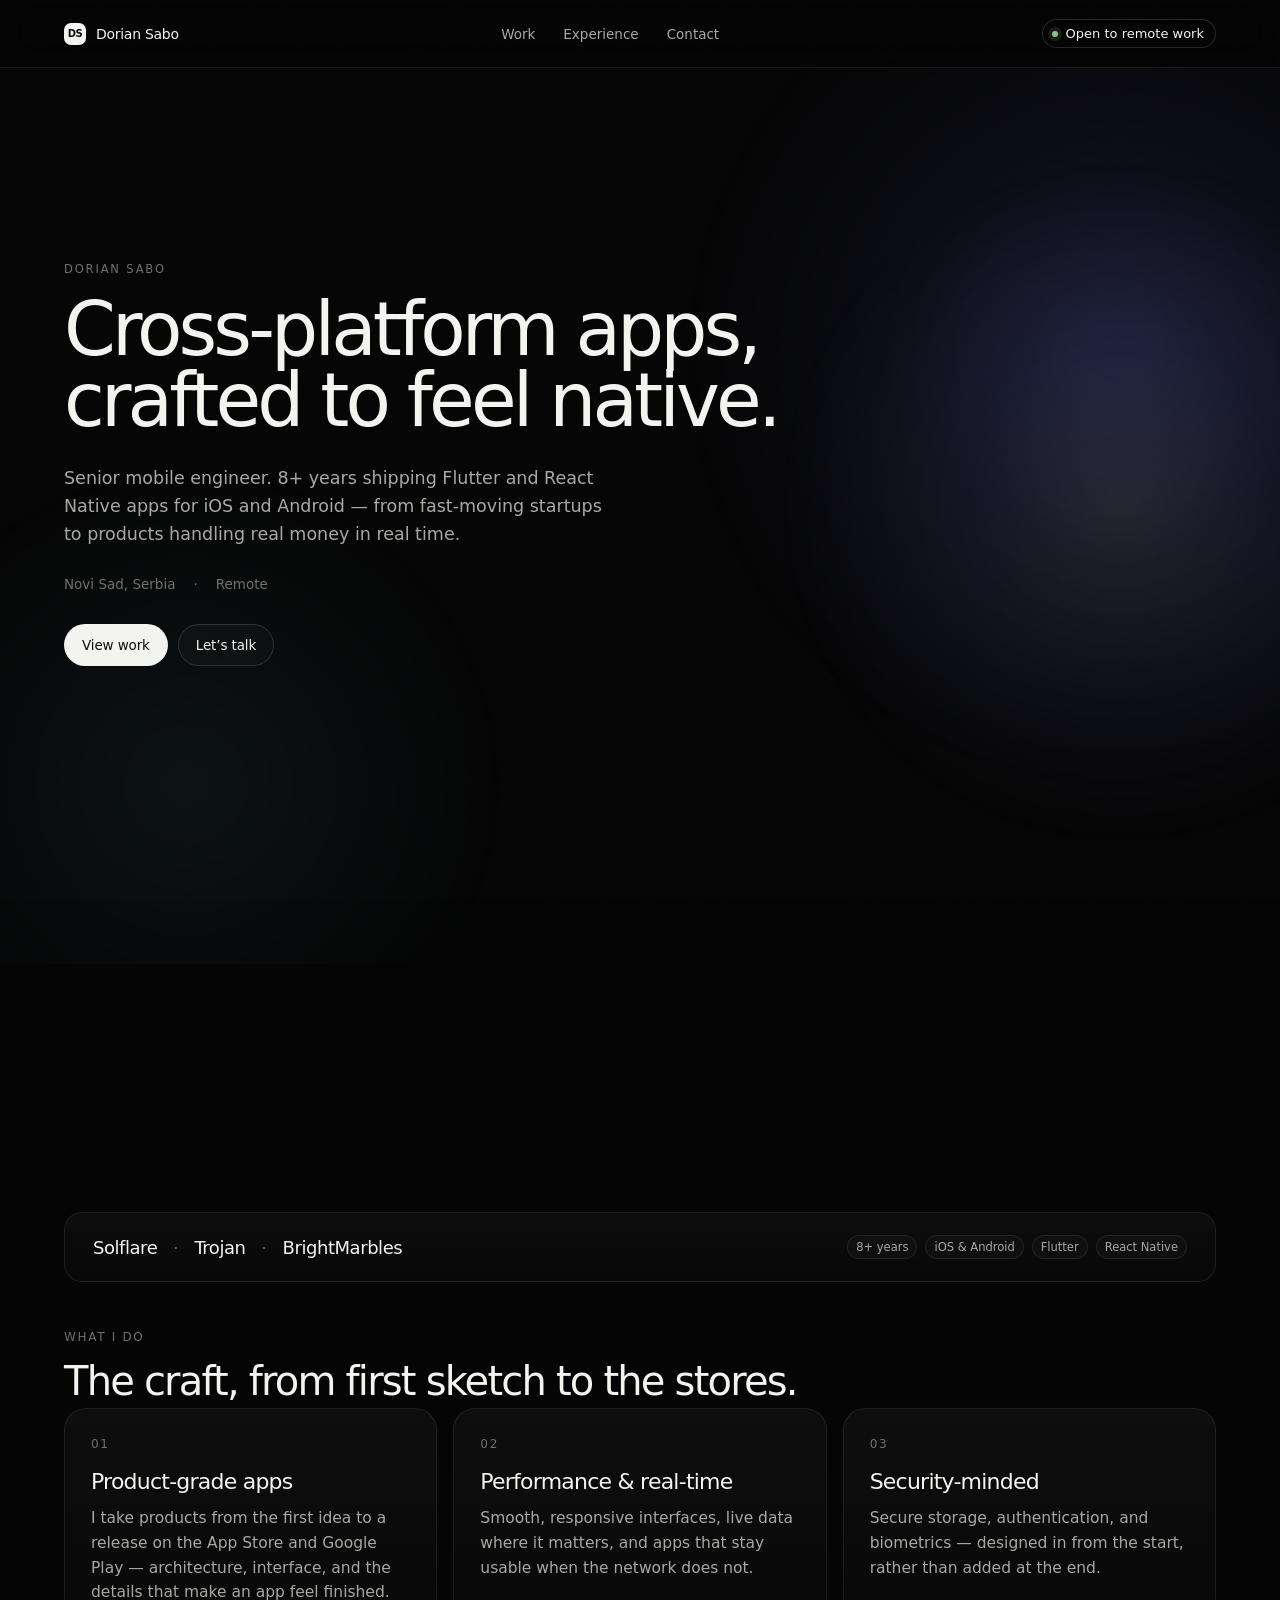
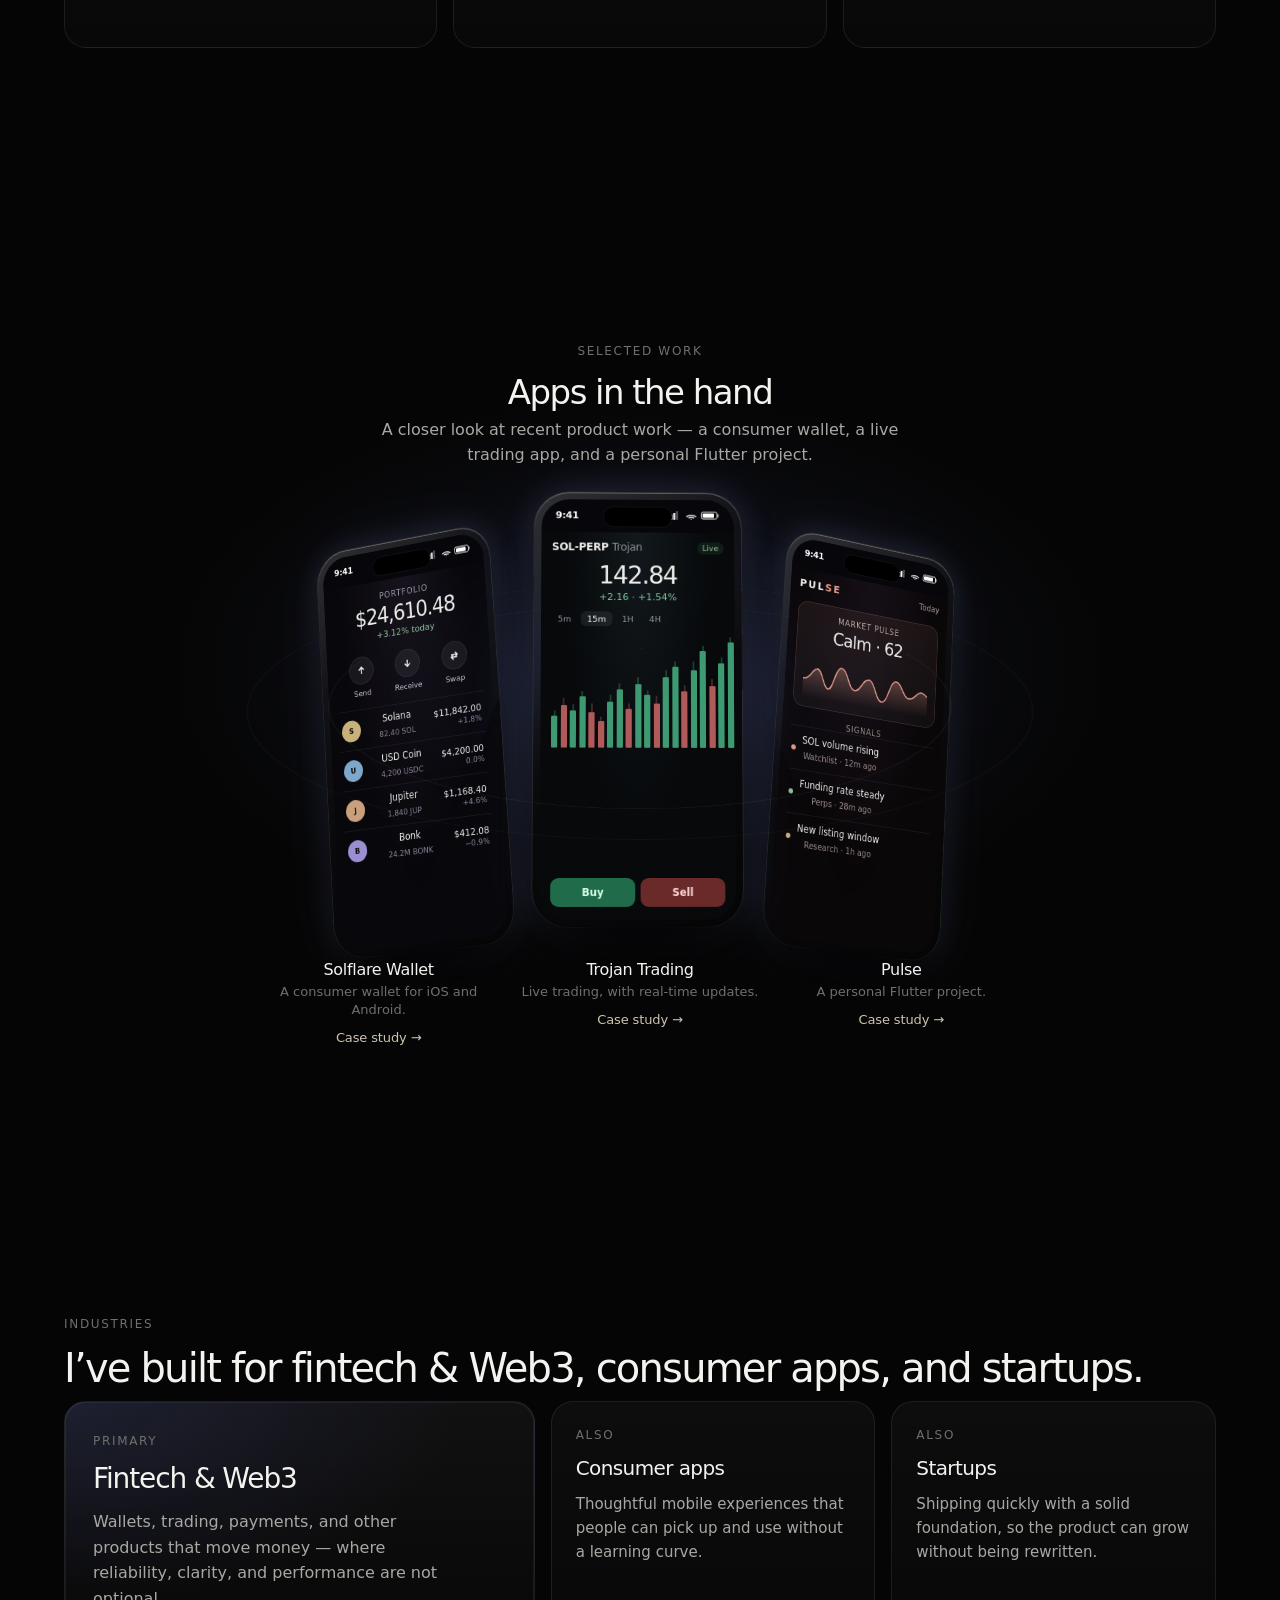
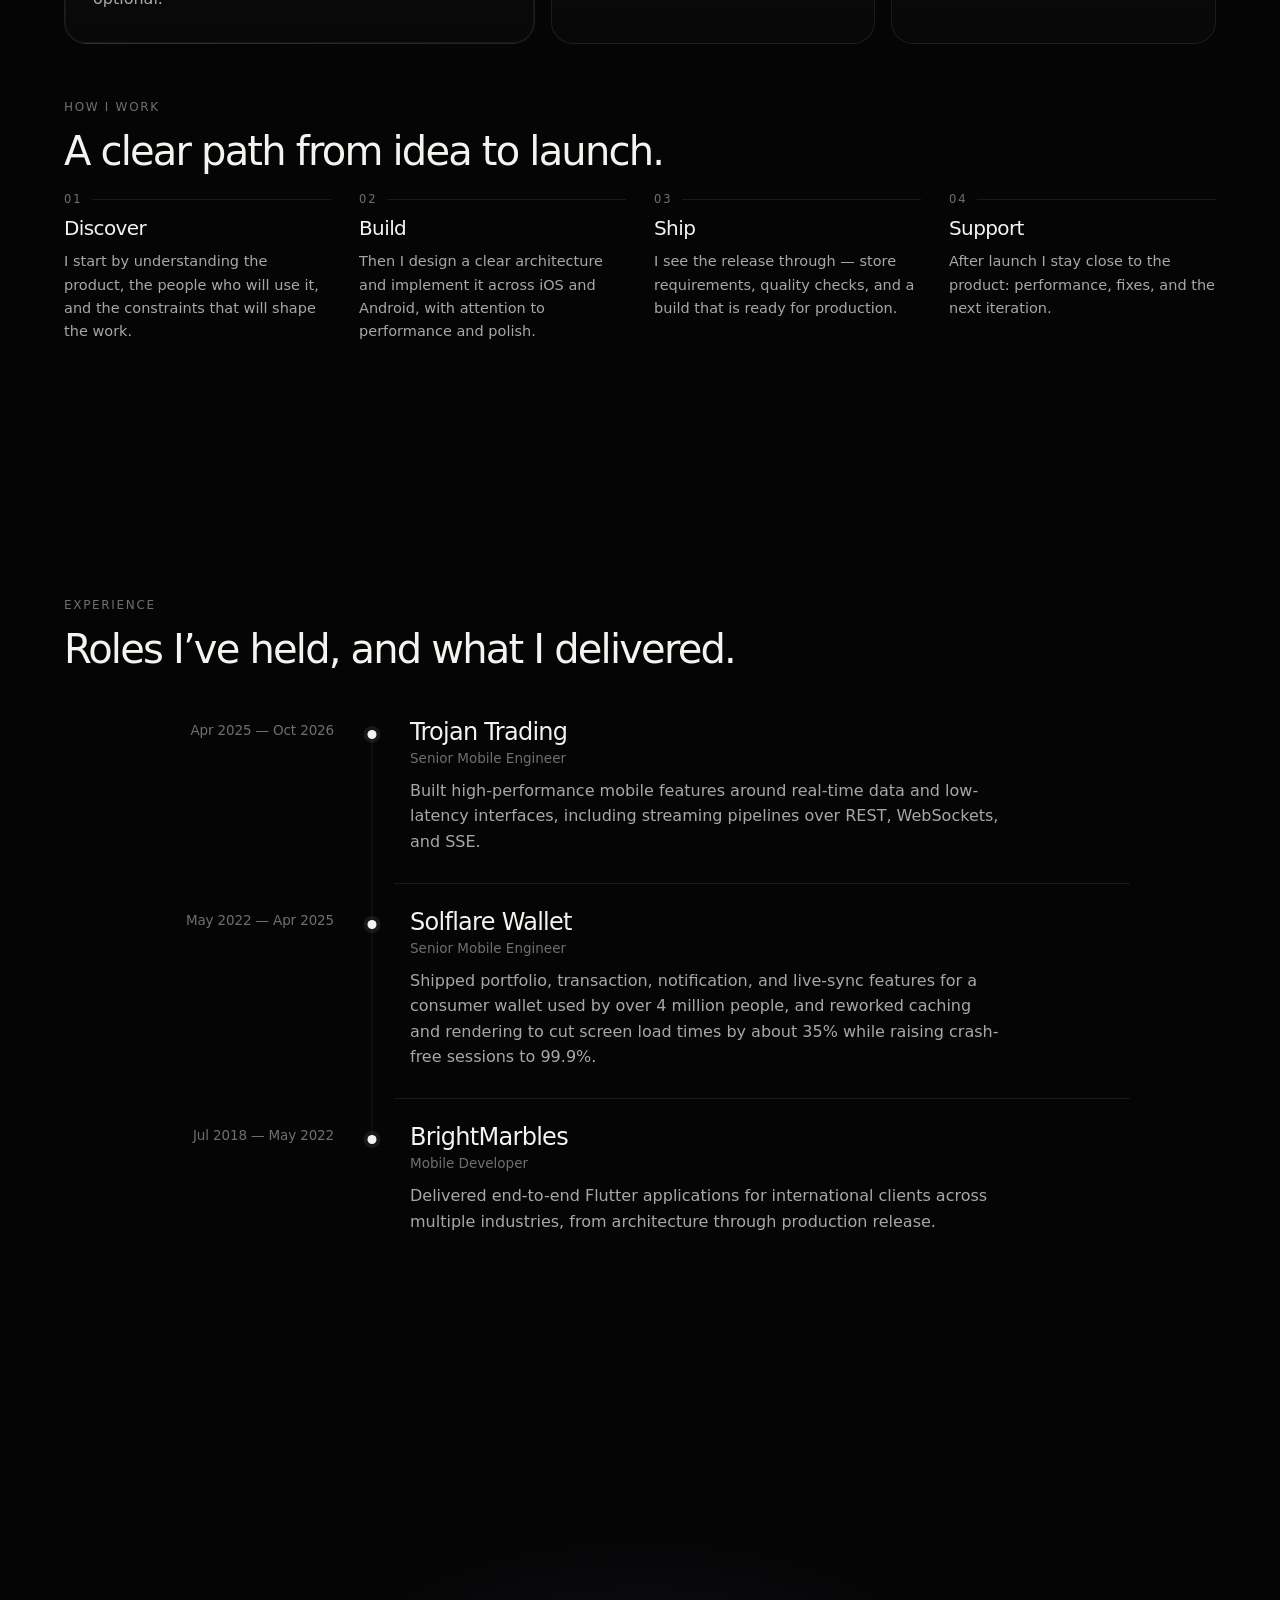
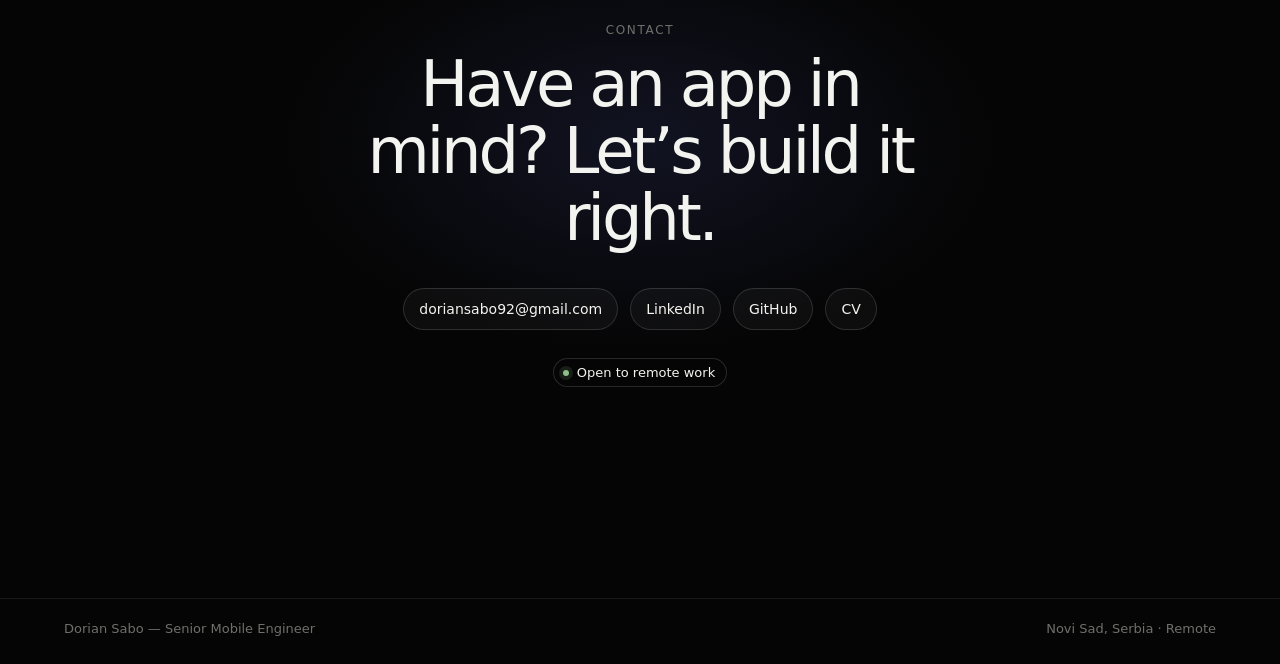
==== commit 71de404e: "Fill the contact chips with email, LinkedIn, GitHub, and CV. Point the contact row at the real addre" ====
--- a/index.html
+++ b/index.html
@@ -341,9 +341,10 @@
     <div class="kicker">Contact</div>
     <h2>Have an app in mind? Let’s build it right.</h2>
     <div class="contact-links">
-      <a class="link-chip" href="#">Email <em class="ex">placeholder</em></a>
-      <a class="link-chip" href="#">LinkedIn <em class="ex">placeholder</em></a>
-      <a class="link-chip" href="#">CV <em class="ex">placeholder</em></a>
+      <a class="link-chip" href="mailto:doriansabo92@gmail.com">doriansabo92@gmail.com</a>
+      <a class="link-chip" href="https://www.linkedin.com/in/doriansabo" target="_blank" rel="noopener">LinkedIn</a>
+      <a class="link-chip" href="https://github.com/Dorian92" target="_blank" rel="noopener">GitHub</a>
+      <a class="link-chip" href="cv/Dorian_Sabo_CV.pdf" target="_blank" rel="noopener">CV</a>
     </div>
     <a class="nav-cta" href="#contact"><i class="dot"></i> Open to remote work</a>
     </div>
--- a/assets/shared.css
+++ b/assets/shared.css
@@ -262,19 +262,6 @@
   gap: 8px;
   font-variant-numeric: tabular-nums;
 }
-.ex {
-  font-style: normal;
-  font-size: 9.5px;
-  letter-spacing: 0.1em;
-  text-transform: uppercase;
-  color: #9a8d74;
-  border: 1px solid rgba(196, 176, 138, 0.28);
-  padding: 2px 6px;
-  border-radius: 4px;
-  font-weight: 560;
-  line-height: 1;
-}
-
 .tag {
   display: inline-flex;
   align-items: center;
--- a/assets/page.css
+++ b/assets/page.css
@@ -318,6 +318,7 @@
   background: rgba(255,255,255,.03);
   font-size: 14px;
   font-weight: 500;
+  white-space: nowrap;
 }
 .contact-section .nav-cta { position: relative; }
 footer.site.foot-mini {
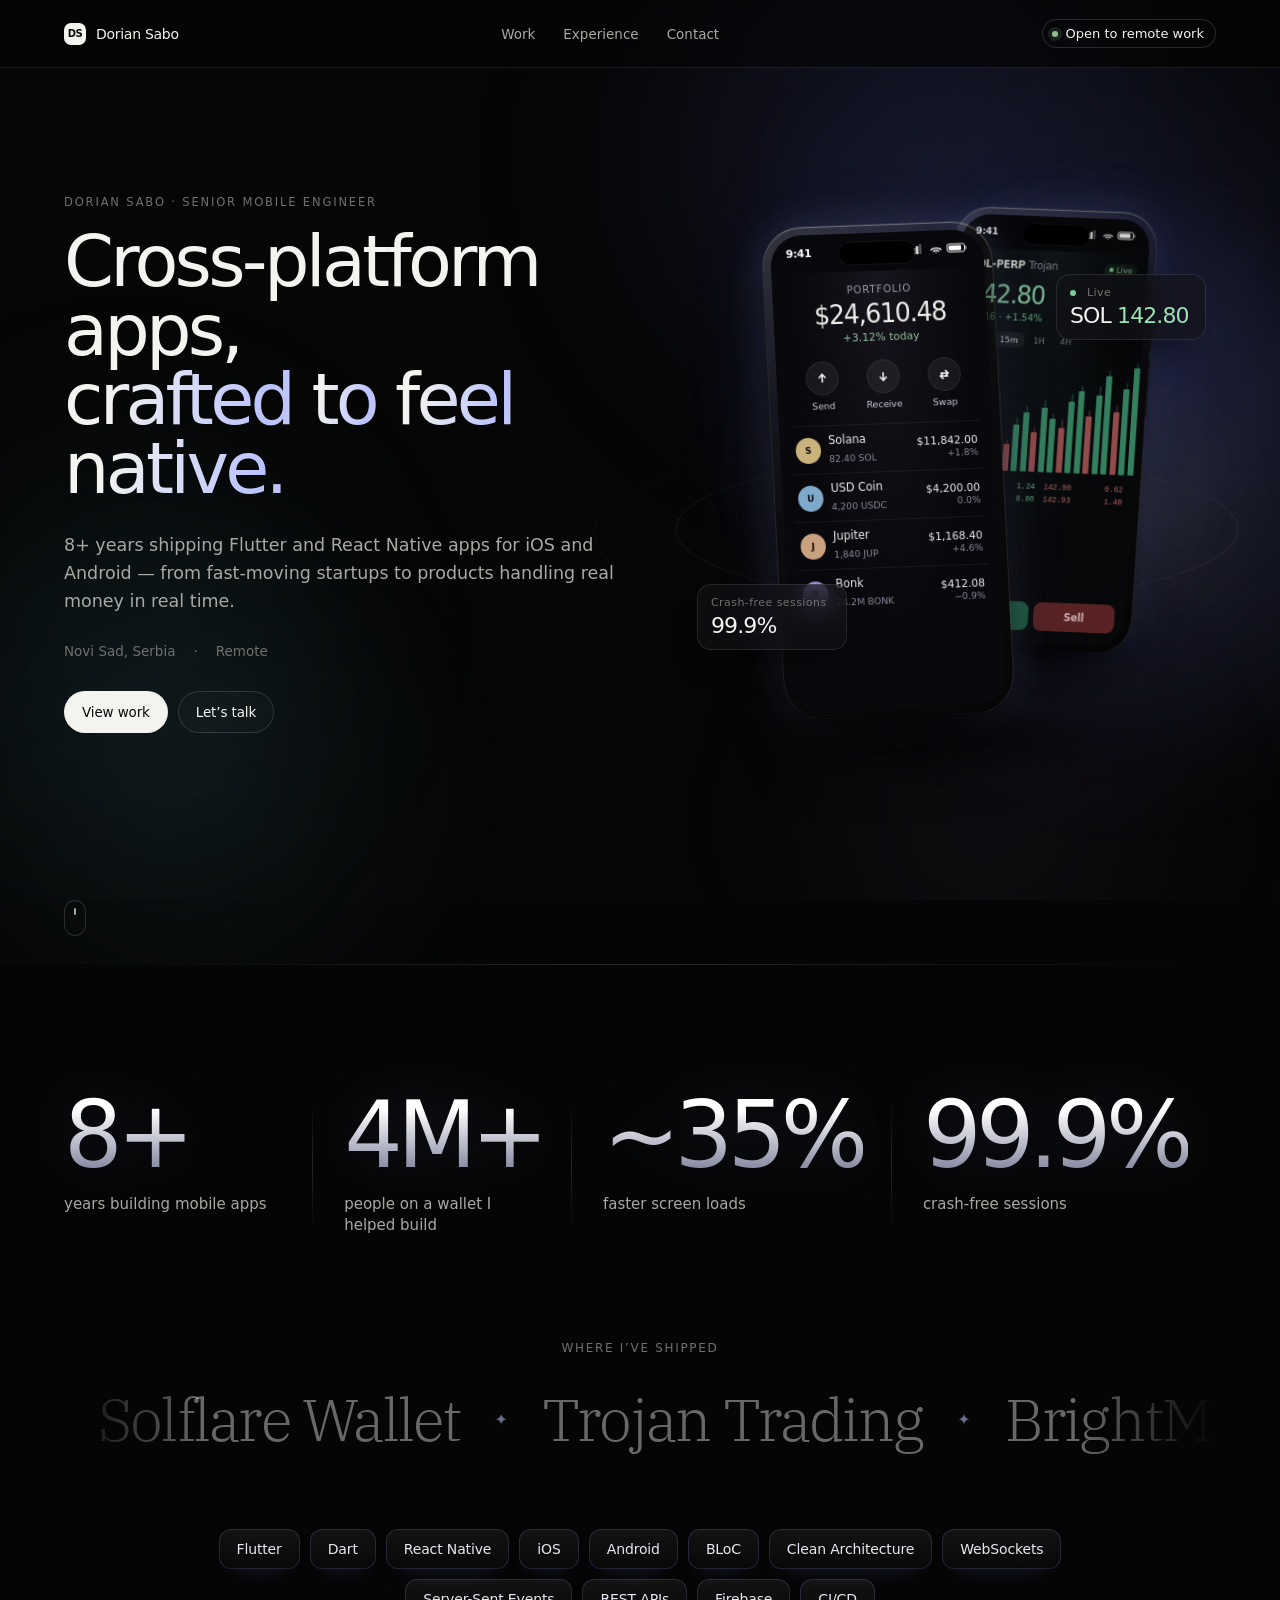
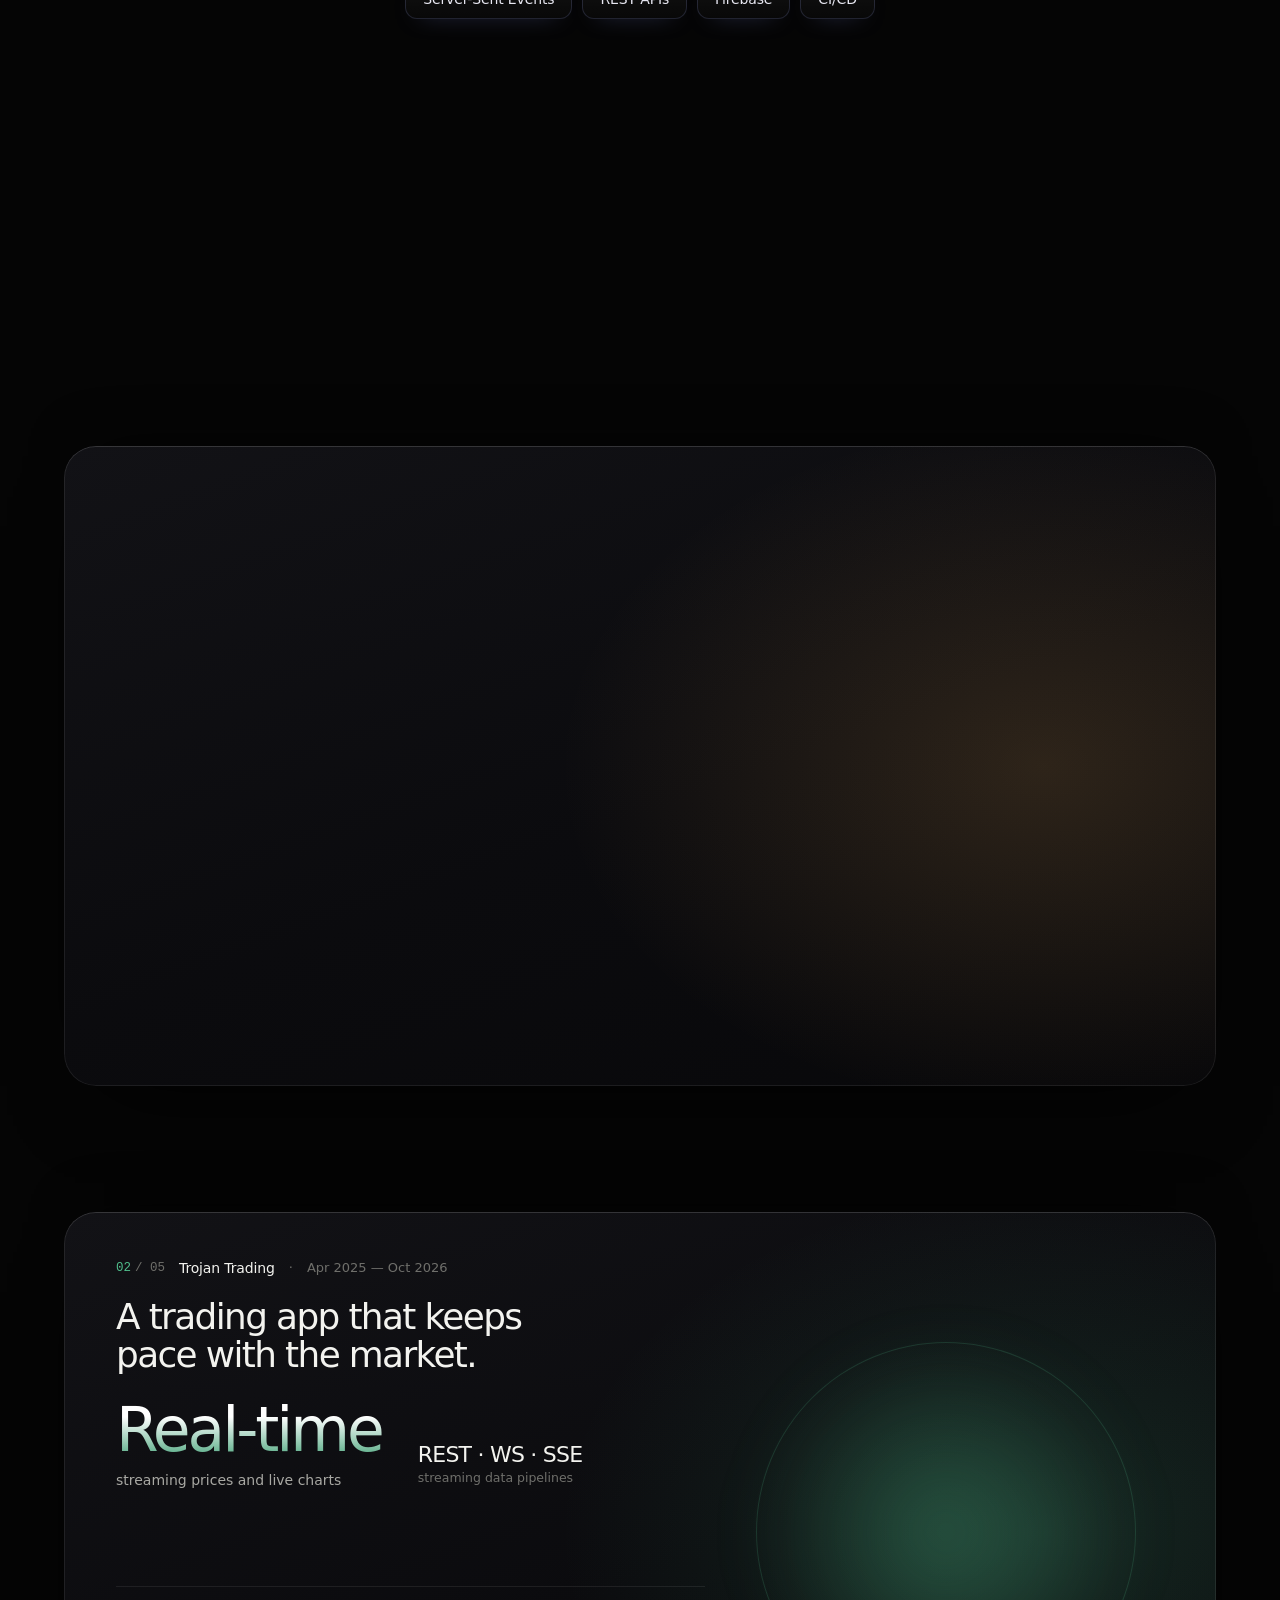
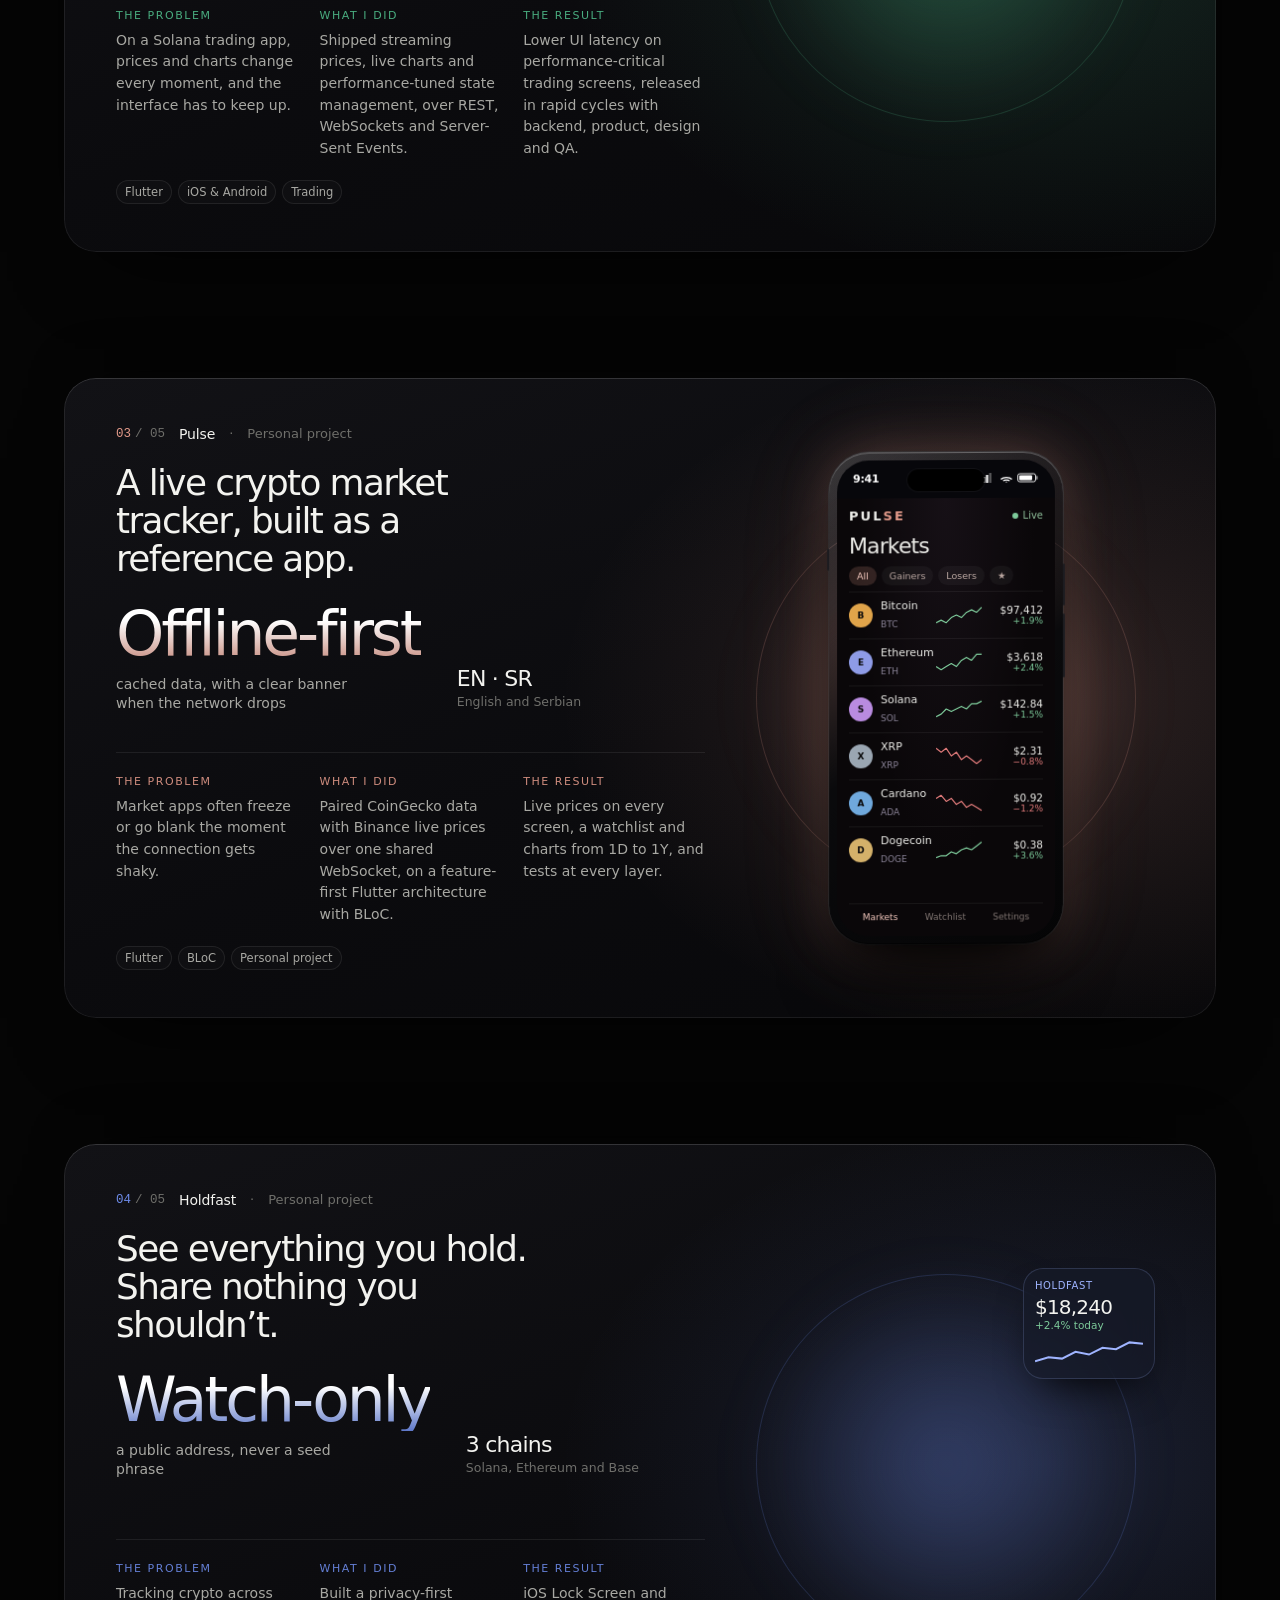
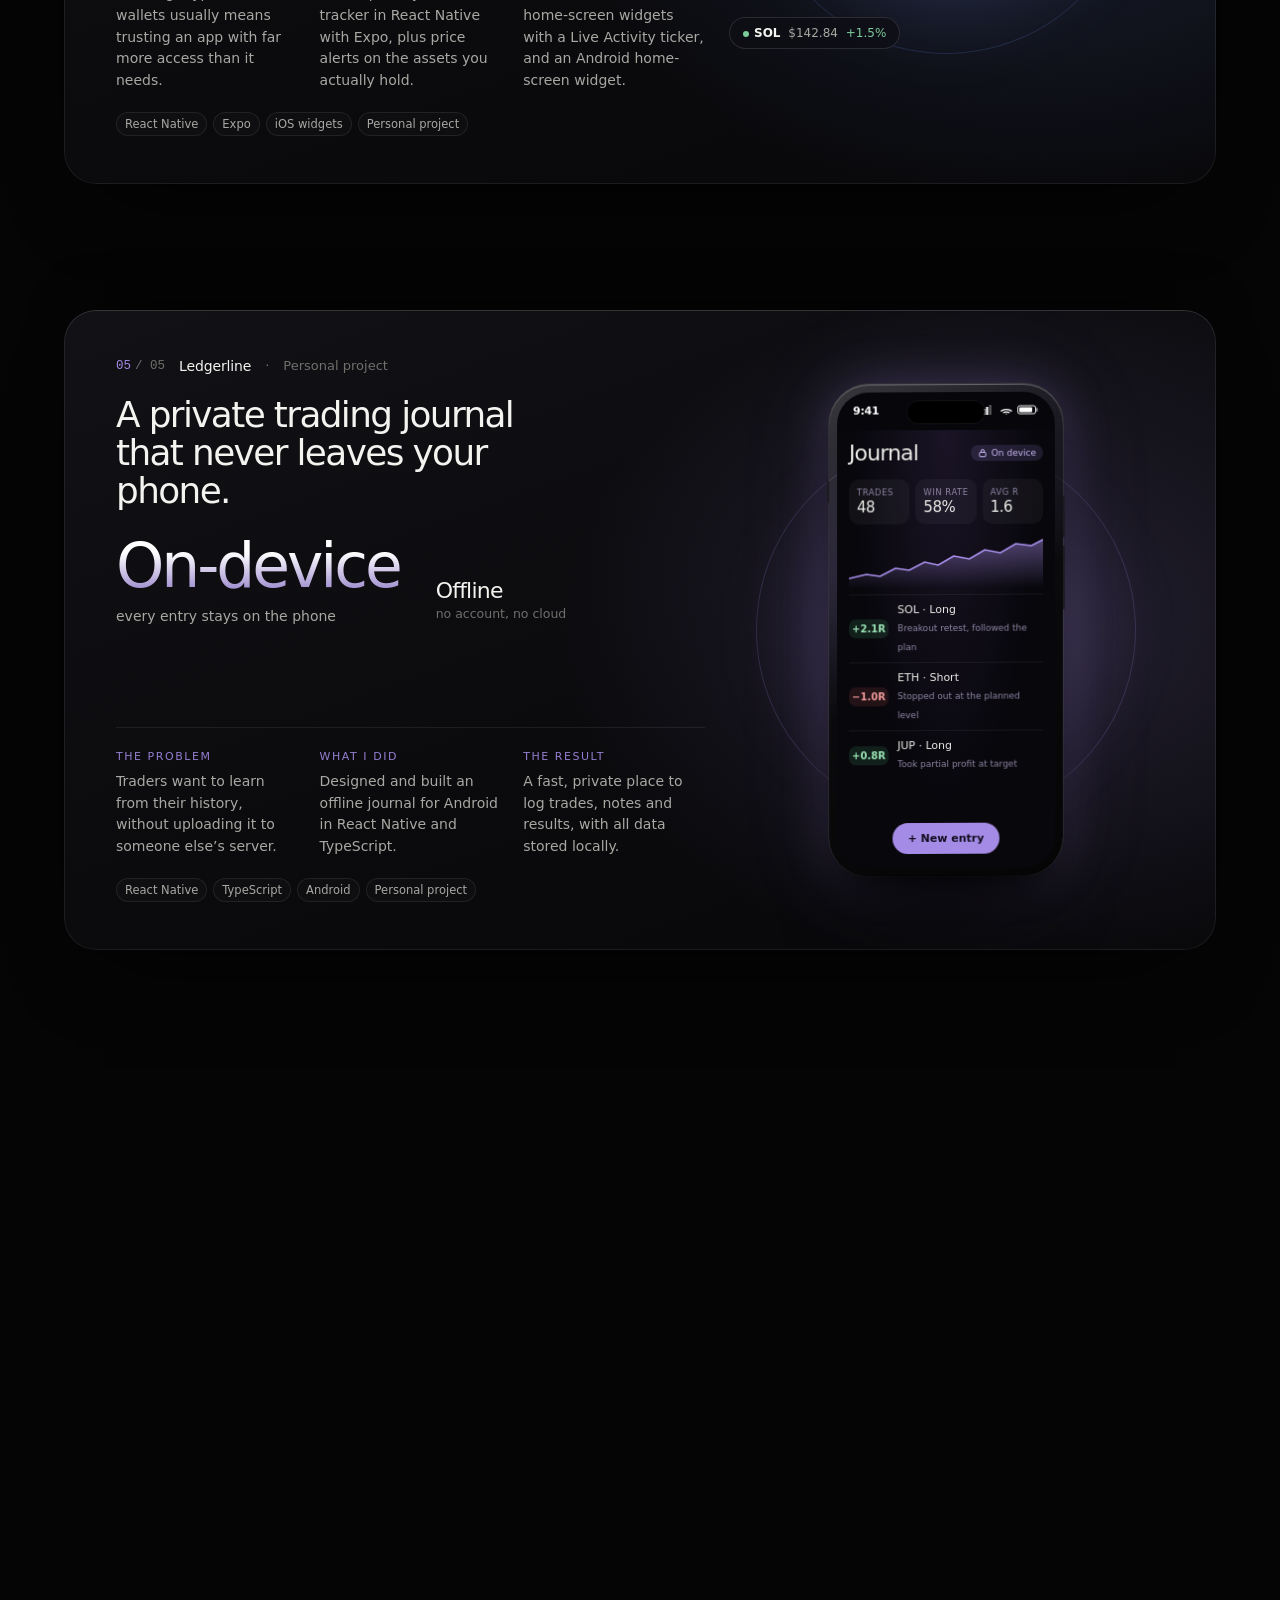
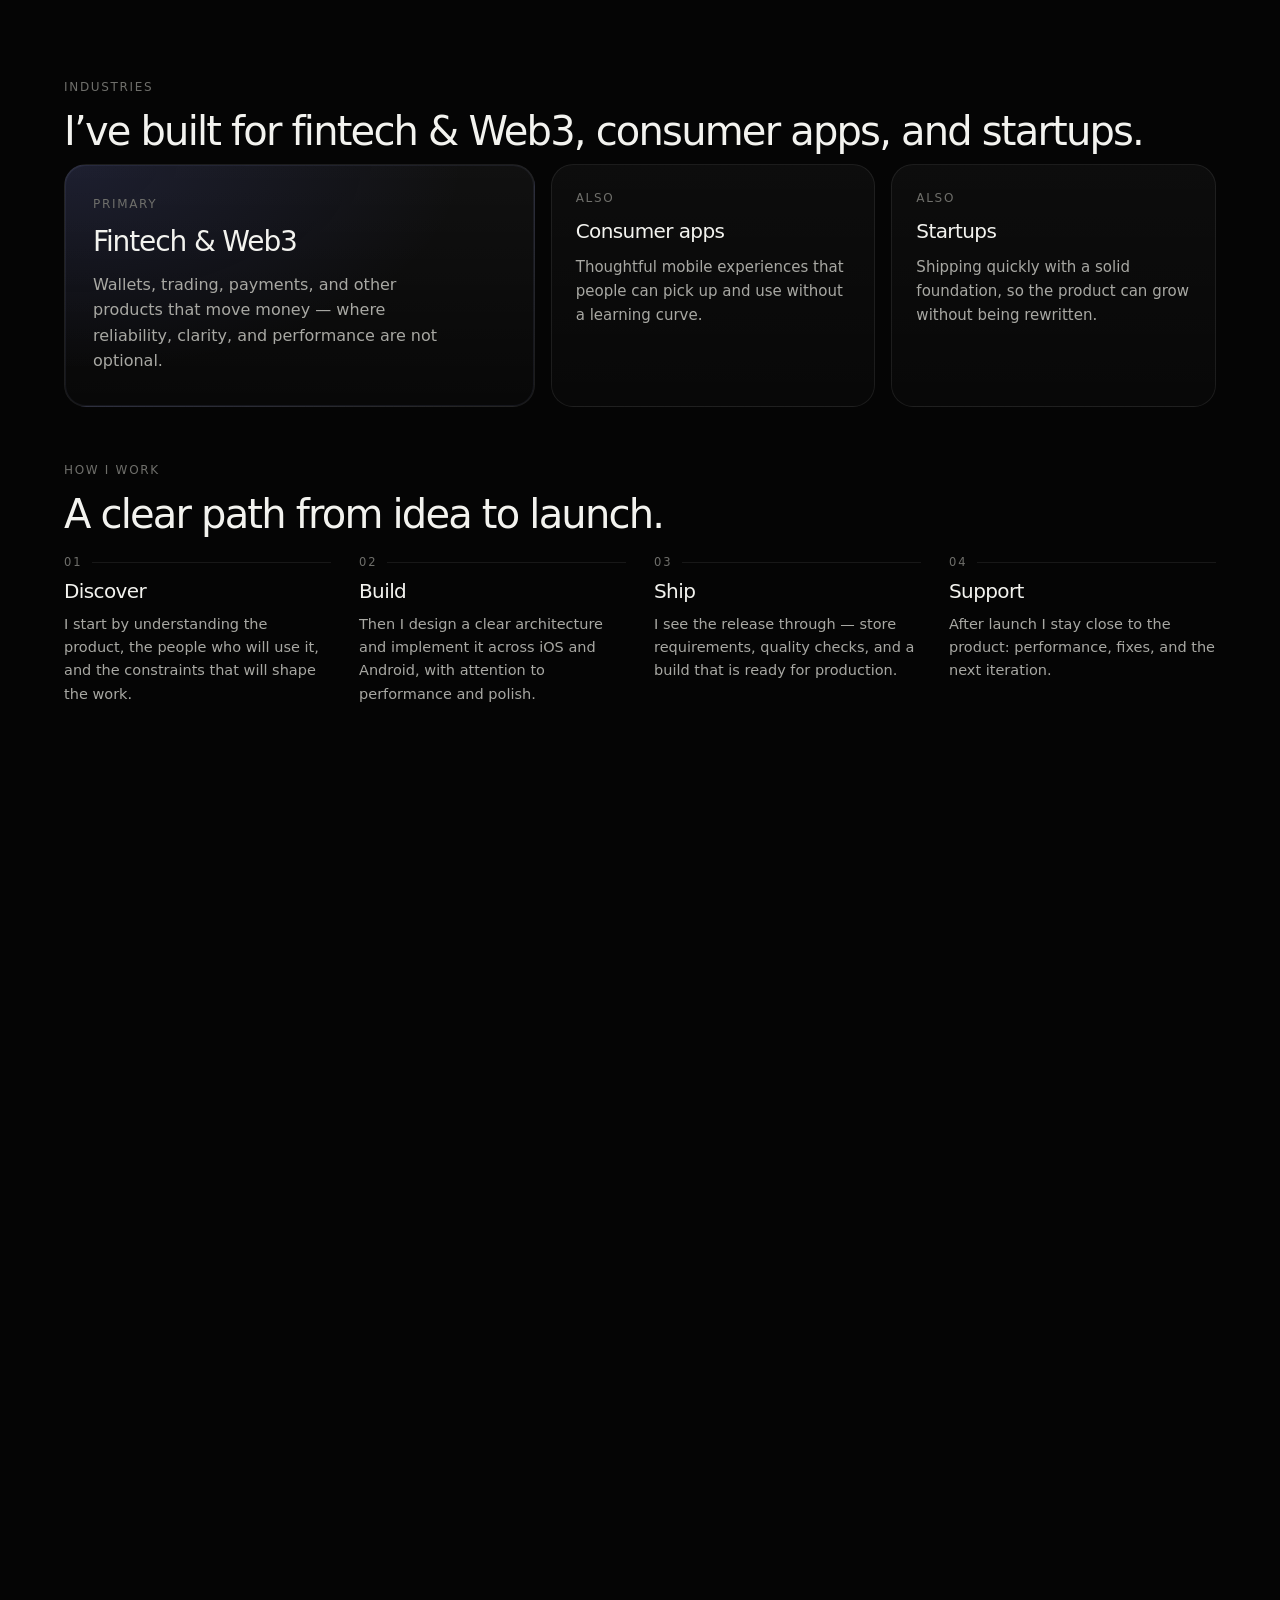
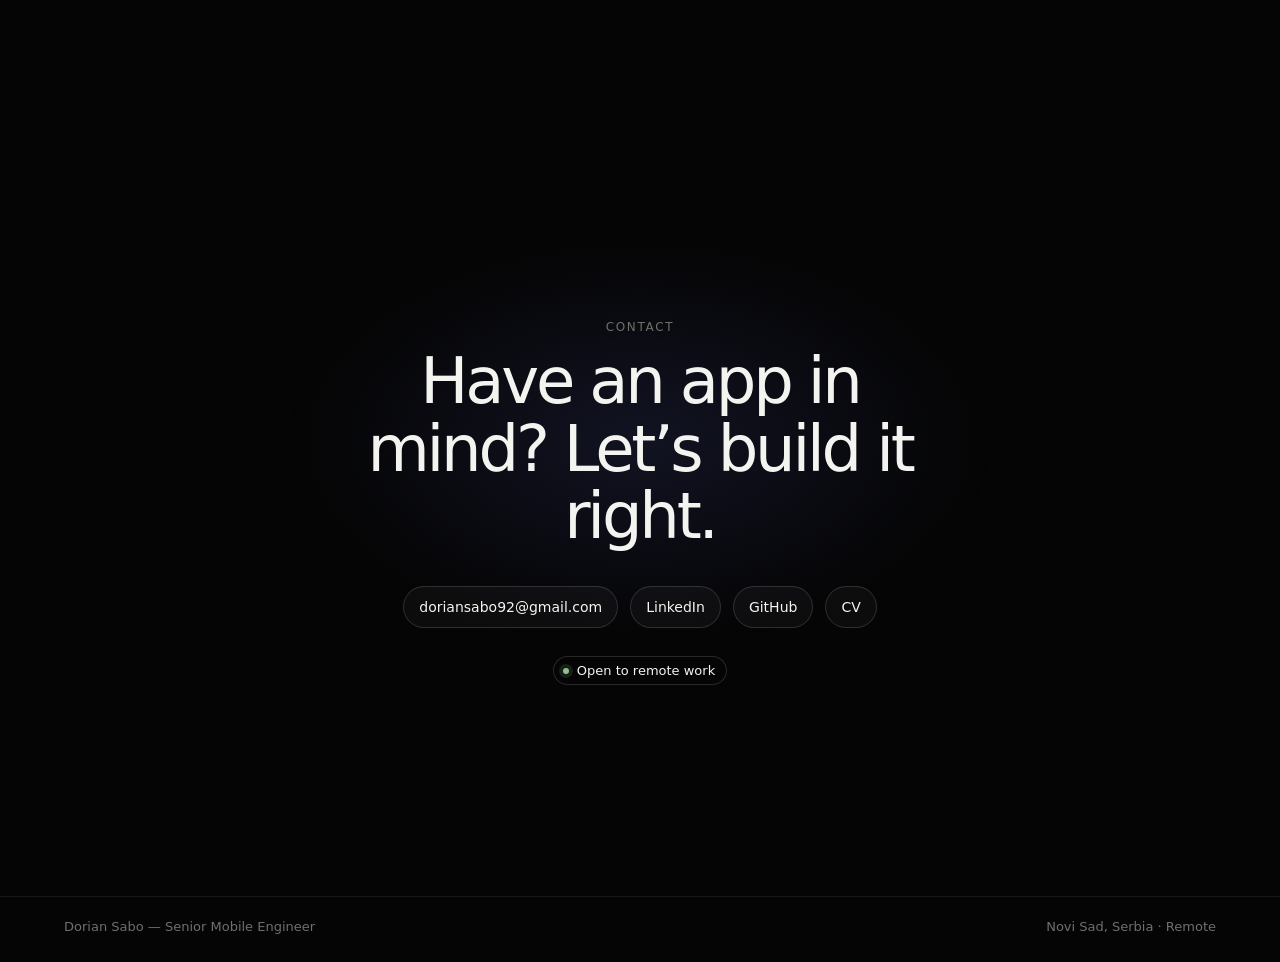
==== commit 6cb8a02b: "Publish the v3 portfolio. Replace the one-pager with stacking work cards, a stats section, and site-" ====
--- a/index.html
+++ b/index.html
@@ -4,16 +4,19 @@
 <meta charset="utf-8">
 <meta name="viewport" content="width=device-width, initial-scale=1">
 <title>Dorian Sabo — Senior Mobile Engineer</title>
+<meta name="description" content="Dorian Sabo, senior mobile engineer. Cross-platform Flutter and React Native apps for iOS and Android, crafted to feel native.">
+<link rel="icon" href="data:image/svg+xml,%3Csvg xmlns=%27http://www.w3.org/2000/svg%27 viewBox=%270 0 32 32%27%3E%3Crect width=%2732%27 height=%2732%27 rx=%279%27 fill=%27%23f3f3ef%27/%3E%3Ctext x=%2716%27 y=%2721%27 font-family=%27Arial%27 font-weight=%27700%27 font-size=%2713%27 text-anchor=%27middle%27 fill=%27%230a0a0a%27%3EDS%3C/text%3E%3C/svg%3E">
+<script>document.documentElement.classList.add('js');</script>
 <link rel="stylesheet" href="assets/shared.css">
 <link rel="stylesheet" href="assets/phones.css">
 <link rel="stylesheet" href="assets/page.css">
+<link rel="stylesheet" href="assets/v3.css">
+<script src="assets/motion.js" defer></script>
 </head>
-<body class="v2">
+<body class="v2 v3">
+<div class="aurora" aria-hidden="true"><i class="au au-1"></i><i class="au au-2"></i><i class="au au-3"></i></div>
 <div class="grain" aria-hidden="true">
-  <svg xmlns="http://www.w3.org/2000/svg">
-    <filter id="g"><feTurbulence type="fractalNoise" baseFrequency="0.85" numOctaves="4" stitchTiles="stitch"/></filter>
-    <rect width="100%" height="100%" filter="url(#g)"/>
-  </svg>
+  <svg xmlns="http://www.w3.org/2000/svg"><filter id="g"><feTurbulence type="fractalNoise" baseFrequency="0.85" numOctaves="4" stitchTiles="stitch"/></filter><rect width="100%" height="100%" filter="url(#g)"/></svg>
 </div>
 
 <header class="nav">
@@ -24,329 +27,376 @@
     <a href="#contact">Contact</a>
   </nav>
   <a class="nav-cta" href="#contact"><i class="dot"></i> Open to remote work</a>
+  <span class="nav-progress" aria-hidden="true"></span>
 </header>
 
 <main>
-  <section class="hero" id="top">
-    <div class="spots" aria-hidden="true">
-      <div class="spot-a"></div>
-      <div class="spot-b"></div>
-      <div class="spotlight"></div>
-    </div>
-    <div class="hero-combo">
-      <div class="eyebrow">Dorian Sabo</div>
-      <h1>Cross-platform apps,<br class="break-desktop"> crafted to feel native.</h1>
-      <p class="lead">Senior mobile engineer. 8+ years shipping Flutter and React Native apps for iOS and Android — from fast-moving startups to products handling real money in real time.</p>
-      <div class="meta"><span>Novi Sad, Serbia</span><span>Remote</span></div>
-      <div class="actions">
-        <a class="btn btn-primary" href="#work">View work</a>
-        <a class="btn btn-ghost" href="#contact">Let’s talk</a>
-      </div>
+  <section class="hero hero-v3" id="top">
+    <div class="spots" aria-hidden="true"><div class="spot-a"></div><div class="spot-b"></div><div class="spotlight"></div></div>
+    <div class="hero-grid">
+      <div class="hero-combo">
+        <div class="eyebrow hero-in" style="--d:0ms">Dorian Sabo · Senior Mobile Engineer</div>
+        <h1 aria-label="Cross-platform apps, crafted to feel native."><span class="w"><span style="--i:0">Cross-platform</span></span> <span class="w"><span style="--i:1">apps,</span></span><br class="break-desktop"> <span class="h1-grad"><span class="w"><span style="--i:2">crafted</span></span> <span class="w"><span style="--i:3">to</span></span> <span class="w"><span style="--i:4">feel</span></span> <span class="w"><span style="--i:5">native.</span></span></span></h1>
+        <p class="lead hero-in" style="--d:700ms">8+ years shipping Flutter and React Native apps for iOS and Android — from fast-moving startups to products handling real money in real time.</p>
+        <div class="meta hero-in" style="--d:820ms"><span>Novi Sad, Serbia</span><span>Remote</span></div>
+        <div class="actions hero-in" style="--d:920ms">
+          <a class="btn btn-primary" href="#work">View work</a>
+          <a class="btn btn-ghost" href="#contact">Let’s talk</a>
+        </div>
+      </div>
+      <div class="hero-stage hero-in" style="--d:300ms" aria-hidden="true">
+        <div class="hs-glow"></div>
+        <div class="hs-orbit"></div><div class="hs-orbit hs-orbit-2"></div>
+        <div class="hs-phone hs-back" data-depth="0.6"><div class="float f2"><figure class="device hs-device" style="" aria-hidden="true">
+  <div class="device-glow-edge"></div>
+  <div class="device-body"><span class="device-silent"></span>
+    <div class="device-inner"><div class="island"></div><div class="sb"><span>9:41</span><span class="sb-ico">
+<svg width="16" height="10" viewBox="0 0 16 10" fill="#fff" aria-hidden="true"><rect x="0" y="6" width="2.2" height="4" rx="0.4"/><rect x="3.2" y="4" width="2.2" height="6" rx="0.4"/><rect x="6.4" y="2" width="2.2" height="8" rx="0.4"/><rect x="9.6" y="0" width="2.2" height="10" rx="0.4" opacity="0.35"/></svg>
+<svg width="14" height="10" viewBox="0 0 14 10" fill="none" stroke="#fff" stroke-width="1.2" aria-hidden="true"><path d="M1.5 6.5c2.2-2.6 8.8-2.6 11 0"/><path d="M3.8 8.2c1.2-1.4 5.2-1.4 6.4 0"/><circle cx="7" cy="9.2" r="0.6" fill="#fff" stroke="none"/></svg>
+<svg width="22" height="10" viewBox="0 0 22 10" aria-hidden="true"><rect x="0.5" y="1" width="18" height="8" rx="2" stroke="#fff" fill="none" opacity="0.9"/><rect x="2" y="2.4" width="13" height="5.2" rx="1" fill="#fff"/><rect x="19.2" y="3.2" width="1.4" height="3.6" rx="0.5" fill="#fff" opacity="0.6"/></svg>
+</span></div>
+<div class="app app-trade">
+  <div class="trade-top"><div class="trade-pair">SOL-PERP <span>Trojan</span></div><div class="trade-chip"><i class="live-dot"></i>Live</div></div>
+  <div class="trade-price" data-tick="142.84">142.84</div>
+  <div class="trade-chg">+2.16  ·  +1.54%</div>
+  <div class="tfs"><b>5m</b><b class="on">15m</b><b>1H</b><b>4H</b></div>
+  <div class="candles"><i class="up" style="--h:36;--w:18;--o:-6;--k:0"></i><i class="dn" style="--h:48;--w:22;--o:-8;--k:1"></i><i class="up" style="--h:42;--w:20;--o:-7;--k:2"></i><i class="up" style="--h:58;--w:24;--o:-6;--k:3"></i><i class="dn" style="--h:40;--w:28;--o:-10;--k:4"></i><i class="dn" style="--h:30;--w:16;--o:-5;--k:5"></i><i class="up" style="--h:52;--w:22;--o:-8;--k:6"></i><i class="up" style="--h:66;--w:26;--o:-7;--k:7"></i><i class="dn" style="--h:44;--w:20;--o:-6;--k:8"></i><i class="up" style="--h:72;--w:28;--o:-8;--k:9"></i><i class="up" style="--h:60;--w:22;--o:-5;--k:10"></i><i class="dn" style="--h:50;--w:24;--o:-9;--k:11"></i><i class="up" style="--h:80;--w:30;--o:-8;--k:12"></i><i class="up" style="--h:92;--w:26;--o:-6;--k:13"></i><i class="dn" style="--h:64;--w:22;--o:-7;--k:14"></i><i class="up" style="--h:88;--w:32;--o:-10;--k:15"></i><i class="up" style="--h:110;--w:28;--o:-6;--k:16"></i><i class="dn" style="--h:70;--w:24;--o:-8;--k:17"></i><i class="up" style="--h:96;--w:30;--o:-7;--k:18"></i><i class="up" style="--h:120;--w:28;--o:-6;--k:19"></i></div>
+  <div class="trade-book">
+    <div><div class="row g"><span>142.86</span><span>1.24</span></div><div class="row g"><span>142.84</span><span>0.80</span></div></div>
+    <div><div class="row r"><span>142.90</span><span>0.62</span></div><div class="row r"><span>142.93</span><span>1.40</span></div></div>
+  </div>
+  <div class="trade-cta"><b class="buy">Buy</b><b class="sell">Sell</b></div>
+</div>
+    </div>
+  </div>
+</figure></div></div>
+        <div class="hs-phone hs-front" data-depth="1"><div class="float f1"><figure class="device hs-device" style="" aria-hidden="true">
+  <div class="device-glow-edge"></div>
+  <div class="device-body"><span class="device-silent"></span>
+    <div class="device-inner"><div class="island"></div><div class="sb"><span>9:41</span><span class="sb-ico">
+<svg width="16" height="10" viewBox="0 0 16 10" fill="#fff" aria-hidden="true"><rect x="0" y="6" width="2.2" height="4" rx="0.4"/><rect x="3.2" y="4" width="2.2" height="6" rx="0.4"/><rect x="6.4" y="2" width="2.2" height="8" rx="0.4"/><rect x="9.6" y="0" width="2.2" height="10" rx="0.4" opacity="0.35"/></svg>
+<svg width="14" height="10" viewBox="0 0 14 10" fill="none" stroke="#fff" stroke-width="1.2" aria-hidden="true"><path d="M1.5 6.5c2.2-2.6 8.8-2.6 11 0"/><path d="M3.8 8.2c1.2-1.4 5.2-1.4 6.4 0"/><circle cx="7" cy="9.2" r="0.6" fill="#fff" stroke="none"/></svg>
+<svg width="22" height="10" viewBox="0 0 22 10" aria-hidden="true"><rect x="0.5" y="1" width="18" height="8" rx="2" stroke="#fff" fill="none" opacity="0.9"/><rect x="2" y="2.4" width="13" height="5.2" rx="1" fill="#fff"/><rect x="19.2" y="3.2" width="1.4" height="3.6" rx="0.5" fill="#fff" opacity="0.6"/></svg>
+</span></div>
+<div class="app app-wallet">
+  <div class="wal-label">Portfolio</div>
+  <div class="wal-total">$24,610.48</div>
+  <div class="wal-sub">+3.12% today</div>
+  <div class="wal-acts"><i class="send">Send</i><i class="recv">Receive</i><i class="swap">Swap</i></div>
+  <div class="asset"><div class="ic" style="background:#c9b27a">S</div><div class="nm"><b>Solana</b><span>82.40 SOL</span></div><div class="am">$11,842.00<span>+1.8%</span></div></div>
+  <div class="asset"><div class="ic" style="background:#7ea8c9">U</div><div class="nm"><b>USD Coin</b><span>4,200 USDC</span></div><div class="am">$4,200.00<span>0.0%</span></div></div>
+  <div class="asset"><div class="ic" style="background:#c9a07e">J</div><div class="nm"><b>Jupiter</b><span>1,840 JUP</span></div><div class="am">$1,168.40<span>+4.6%</span></div></div>
+  <div class="asset"><div class="ic" style="background:#9b8ed1">B</div><div class="nm"><b>Bonk</b><span>24.2M BONK</span></div><div class="am">$412.08<span>−0.9%</span></div></div>
+</div>
+    </div>
+  </div>
+</figure></div></div>
+        <div class="hs-chip hs-chip-a" data-depth="1.6"><div class="float f3"><span class="hc-k">Crash-free sessions</span><b>99.9%</b></div></div>
+        <div class="hs-chip hs-chip-b" data-depth="1.3"><div class="float f2"><span class="hc-k"><i class="live-dot"></i>Live</span><b>SOL <span data-tick="142.84">142.84</span></b></div></div>
+        <div class="hs-floor"></div>
+      </div>
+    </div>
+    <a class="scroll-cue hero-in" style="--d:1200ms" href="#stats" aria-label="Scroll to highlights"><span></span></a>
+  </section>
+
+  <section class="stats-section" id="stats">
+    <div class="stats-grid" data-stagger>
+      <div class="stat" data-reveal><div class="stat-v"><span data-count="8" data-suffix="+">8+</span></div><div class="stat-l">years building mobile apps</div></div>
+      <div class="stat" data-reveal><div class="stat-v"><span data-count="4" data-suffix="M+">4M+</span></div><div class="stat-l">people on a wallet I helped build</div></div>
+      <div class="stat" data-reveal><div class="stat-v"><span data-count="35" data-prefix="~" data-suffix="%">~35%</span></div><div class="stat-l">faster screen loads</div></div>
+      <div class="stat" data-reveal><div class="stat-v"><span data-count="99.9" data-decimals="1" data-suffix="%">99.9%</span></div><div class="stat-l">crash-free sessions</div></div>
+    </div>
+    <div class="mq-wrap" data-reveal>
+      <div class="mq-label">Where I’ve shipped</div>
+      <div class="marquee"><div class="mq-track"><div class="mq-group"><span class="mq-item">Solflare Wallet</span><span class="mq-star">✦</span><span class="mq-item">Trojan Trading</span><span class="mq-star">✦</span><span class="mq-item">BrightMarbles</span><span class="mq-star">✦</span><span class="mq-item">Solflare Wallet</span><span class="mq-star">✦</span><span class="mq-item">Trojan Trading</span><span class="mq-star">✦</span><span class="mq-item">BrightMarbles</span><span class="mq-star">✦</span></div><div class="mq-group" aria-hidden="true"><span class="mq-item">Solflare Wallet</span><span class="mq-star">✦</span><span class="mq-item">Trojan Trading</span><span class="mq-star">✦</span><span class="mq-item">BrightMarbles</span><span class="mq-star">✦</span><span class="mq-item">Solflare Wallet</span><span class="mq-star">✦</span><span class="mq-item">Trojan Trading</span><span class="mq-star">✦</span><span class="mq-item">BrightMarbles</span><span class="mq-star">✦</span></div></div></div>
+    </div>
+    <div class="pills" data-reveal data-stagger>
+      <span class="pill">Flutter</span><span class="pill">Dart</span><span class="pill">React Native</span><span class="pill">iOS</span><span class="pill">Android</span><span class="pill">BLoC</span><span class="pill">Clean Architecture</span><span class="pill">WebSockets</span><span class="pill">Server-Sent Events</span><span class="pill">REST APIs</span><span class="pill">Firebase</span><span class="pill">CI/CD</span>
+    </div>
+  </section>
+
+  <section class="section work-v3" id="work">
+    <div class="work-head" data-reveal>
+      <div class="kicker">Selected work</div>
+      <h2 class="section-title">Five apps, built to feel native.</h2>
+      <p class="section-sub">Two products people rely on every day, and three apps I designed and built myself — in Flutter and React Native.</p>
+    </div>
+    <div class="stack">
+      <article class="work-card" id="w-solflare" style="--i:0; --acc:232,170,90">
+        <div class="work-card-inner glow-track">
+          <div class="wc-copy">
+            <div class="wc-head"><span class="wc-idx">01<em>/ 05</em></span><span class="wc-client">Solflare Wallet</span><span class="wc-period">May 2022 — Apr 2025</span></div>
+            <h3 class="wc-title">A self-custodial wallet, trusted by millions.</h3>
+            <div class="wc-metrics">
+              <div class="big-metric"><div class="bm-v"><span data-count="4" data-suffix="M+">4M+</span></div><div class="bm-l">people using the app</div></div>
+              <div class="minis"><div class="mini"><b>~35%</b><span>faster screen loads</span></div><div class="mini"><b>99.9%</b><span>crash-free sessions</span></div></div>
+            </div>
+            <div class="story">
+              <div><h4>The problem</h4><p>A leading Solana wallet had to keep adding features without slowing down for millions of people.</p></div>
+              <div><h4>What I did</h4><p>Built swaps, limit orders, staking, portfolio views, NFT flows and deep links, with live data over WebSockets and SSE.</p></div>
+              <div><h4>The result</h4><p>Reworked caching and rendering cut screen loads by about 35%; better reconnect handling lifted crash-free sessions above 99.9%.</p></div>
+            </div>
+            <div class="wc-tags"><span class="tag">Flutter</span><span class="tag">iOS & Android</span><span class="tag">Fintech & Web3</span></div>
+          </div>
+          <div class="wc-visual">
+            <div class="wc-glow"></div>
+            <div class="wc-ring"></div>
+            <div class="tilt"><div class="float f1"><figure class="device card-device has-shot" style="" aria-hidden="true">
+  <div class="device-glow-edge"></div>
+  <div class="device-body"><span class="device-silent"></span>
+    <div class="device-inner"><div class="island"></div><div class="sb"><span>9:41</span><span class="sb-ico">
+<svg width="16" height="10" viewBox="0 0 16 10" fill="#fff" aria-hidden="true"><rect x="0" y="6" width="2.2" height="4" rx="0.4"/><rect x="3.2" y="4" width="2.2" height="6" rx="0.4"/><rect x="6.4" y="2" width="2.2" height="8" rx="0.4"/><rect x="9.6" y="0" width="2.2" height="10" rx="0.4" opacity="0.35"/></svg>
+<svg width="14" height="10" viewBox="0 0 14 10" fill="none" stroke="#fff" stroke-width="1.2" aria-hidden="true"><path d="M1.5 6.5c2.2-2.6 8.8-2.6 11 0"/><path d="M3.8 8.2c1.2-1.4 5.2-1.4 6.4 0"/><circle cx="7" cy="9.2" r="0.6" fill="#fff" stroke="none"/></svg>
+<svg width="22" height="10" viewBox="0 0 22 10" aria-hidden="true"><rect x="0.5" y="1" width="18" height="8" rx="2" stroke="#fff" fill="none" opacity="0.9"/><rect x="2" y="2.4" width="13" height="5.2" rx="1" fill="#fff"/><rect x="19.2" y="3.2" width="1.4" height="3.6" rx="0.5" fill="#fff" opacity="0.6"/></svg>
+</span></div>
+<div class="app app-shot"><img src="assets/img/solflare-market.webp" width="660" height="1197" loading="lazy" decoding="async" alt="Solflare wallet: market screen with watchlist and trending tokens"></div>
+    </div>
+  </div>
+</figure></div></div>
+            
+          </div>
+        </div>
+      </article>
+      <article class="work-card" id="w-trojan" style="--i:1; --acc:80,190,140">
+        <div class="work-card-inner glow-track">
+          <div class="wc-copy">
+            <div class="wc-head"><span class="wc-idx">02<em>/ 05</em></span><span class="wc-client">Trojan Trading</span><span class="wc-period">Apr 2025 — Oct 2026</span></div>
+            <h3 class="wc-title">A trading app that keeps pace with the market.</h3>
+            <div class="wc-metrics">
+              <div class="big-metric word"><div class="bm-v">Real-time</div><div class="bm-l">streaming prices and live charts</div></div>
+              <div class="minis"><div class="mini"><b>REST · WS · SSE</b><span>streaming data pipelines</span></div></div>
+            </div>
+            <div class="story">
+              <div><h4>The problem</h4><p>On a Solana trading app, prices and charts change every moment, and the interface has to keep up.</p></div>
+              <div><h4>What I did</h4><p>Shipped streaming prices, live charts and performance-tuned state management, over REST, WebSockets and Server-Sent Events.</p></div>
+              <div><h4>The result</h4><p>Lower UI latency on performance-critical trading screens, released in rapid cycles with backend, product, design and QA.</p></div>
+            </div>
+            <div class="wc-tags"><span class="tag">Flutter</span><span class="tag">iOS & Android</span><span class="tag">Trading</span></div>
+          </div>
+          <div class="wc-visual">
+            <div class="wc-glow"></div>
+            <div class="wc-ring"></div>
+            <div class="tilt"><div class="float f2"><figure class="device card-device has-shot" style="" aria-hidden="true">
+  <div class="device-glow-edge"></div>
+  <div class="device-body"><span class="device-silent"></span>
+    <div class="device-inner"><div class="island"></div><div class="sb"><span>9:41</span><span class="sb-ico">
+<svg width="16" height="10" viewBox="0 0 16 10" fill="#fff" aria-hidden="true"><rect x="0" y="6" width="2.2" height="4" rx="0.4"/><rect x="3.2" y="4" width="2.2" height="6" rx="0.4"/><rect x="6.4" y="2" width="2.2" height="8" rx="0.4"/><rect x="9.6" y="0" width="2.2" height="10" rx="0.4" opacity="0.35"/></svg>
+<svg width="14" height="10" viewBox="0 0 14 10" fill="none" stroke="#fff" stroke-width="1.2" aria-hidden="true"><path d="M1.5 6.5c2.2-2.6 8.8-2.6 11 0"/><path d="M3.8 8.2c1.2-1.4 5.2-1.4 6.4 0"/><circle cx="7" cy="9.2" r="0.6" fill="#fff" stroke="none"/></svg>
+<svg width="22" height="10" viewBox="0 0 22 10" aria-hidden="true"><rect x="0.5" y="1" width="18" height="8" rx="2" stroke="#fff" fill="none" opacity="0.9"/><rect x="2" y="2.4" width="13" height="5.2" rx="1" fill="#fff"/><rect x="19.2" y="3.2" width="1.4" height="3.6" rx="0.5" fill="#fff" opacity="0.6"/></svg>
+</span></div>
+<div class="app app-shot app-shot-trojan"><img src="assets/img/trojan-explorer.webp" width="366" height="792" loading="lazy" decoding="async" alt="Trojan mobile terminal: token explorer with live market caps"></div>
+    </div>
+  </div>
+</figure></div></div>
+            
+          </div>
+        </div>
+      </article>
+      <article class="work-card" id="w-pulse" style="--i:2; --acc:227,154,138">
+        <div class="work-card-inner glow-track">
+          <div class="wc-copy">
+            <div class="wc-head"><span class="wc-idx">03<em>/ 05</em></span><span class="wc-client">Pulse</span><span class="wc-period">Personal project</span></div>
+            <h3 class="wc-title">A live crypto market tracker, built as a reference app.</h3>
+            <div class="wc-metrics">
+              <div class="big-metric word"><div class="bm-v">Offline-first</div><div class="bm-l">cached data, with a clear banner when the network drops</div></div>
+              <div class="minis"><div class="mini"><b>EN · SR</b><span>English and Serbian</span></div></div>
+            </div>
+            <div class="story">
+              <div><h4>The problem</h4><p>Market apps often freeze or go blank the moment the connection gets shaky.</p></div>
+              <div><h4>What I did</h4><p>Paired CoinGecko data with Binance live prices over one shared WebSocket, on a feature-first Flutter architecture with BLoC.</p></div>
+              <div><h4>The result</h4><p>Live prices on every screen, a watchlist and charts from 1D to 1Y, and tests at every layer.</p></div>
+            </div>
+            <div class="wc-tags"><span class="tag">Flutter</span><span class="tag">BLoC</span><span class="tag">Personal project</span></div>
+          </div>
+          <div class="wc-visual">
+            <div class="wc-glow"></div>
+            <div class="wc-ring"></div>
+            <div class="tilt"><div class="float f3"><figure class="device card-device" style="" aria-hidden="true">
+  <div class="device-glow-edge"></div>
+  <div class="device-body"><span class="device-silent"></span>
+    <div class="device-inner"><div class="island"></div><div class="sb"><span>9:41</span><span class="sb-ico">
+<svg width="16" height="10" viewBox="0 0 16 10" fill="#fff" aria-hidden="true"><rect x="0" y="6" width="2.2" height="4" rx="0.4"/><rect x="3.2" y="4" width="2.2" height="6" rx="0.4"/><rect x="6.4" y="2" width="2.2" height="8" rx="0.4"/><rect x="9.6" y="0" width="2.2" height="10" rx="0.4" opacity="0.35"/></svg>
+<svg width="14" height="10" viewBox="0 0 14 10" fill="none" stroke="#fff" stroke-width="1.2" aria-hidden="true"><path d="M1.5 6.5c2.2-2.6 8.8-2.6 11 0"/><path d="M3.8 8.2c1.2-1.4 5.2-1.4 6.4 0"/><circle cx="7" cy="9.2" r="0.6" fill="#fff" stroke="none"/></svg>
+<svg width="22" height="10" viewBox="0 0 22 10" aria-hidden="true"><rect x="0.5" y="1" width="18" height="8" rx="2" stroke="#fff" fill="none" opacity="0.9"/><rect x="2" y="2.4" width="13" height="5.2" rx="1" fill="#fff"/><rect x="19.2" y="3.2" width="1.4" height="3.6" rx="0.5" fill="#fff" opacity="0.6"/></svg>
+</span></div>
+<div class="app app-pulse app-mkts">
+  <div class="pulse-head"><div class="pulse-logo">PUL<em>SE</em></div><span class="mk-live"><i class="live-dot"></i>Live</span></div>
+  <div class="mk-title">Markets</div>
+  <div class="mk-chips"><b class="on">All</b><b>Gainers</b><b>Losers</b><b>★</b></div>
+  <div class="mk-row"><div class="ic" style="background:#e0a44a">B</div><div class="nm"><b>Bitcoin</b><span>BTC</span></div><svg class="spk" viewBox="0 0 54 20" fill="none"><path d="M0.0 19.0 L6.0 16.0 L12.0 19.0 L18.0 13.0 L24.0 10.0 L30.0 13.0 L36.0 7.0 L42.0 4.0 L48.0 7.0 L54.0 1.0" stroke="#7dca9a" stroke-width="1.4" stroke-linecap="round" stroke-linejoin="round"/></svg><div class="am"><span class="px">$97,412</span><span style="color:#7dca9a">+1.9%</span></div></div>
+  <div class="mk-row"><div class="ic" style="background:#8e9be6">E</div><div class="nm"><b>Ethereum</b><span>ETH</span></div><svg class="spk" viewBox="0 0 54 20" fill="none"><path d="M0.0 15.4 L6.0 19.0 L12.0 15.4 L18.0 11.8 L24.0 15.4 L30.0 8.2 L36.0 4.6 L42.0 8.2 L48.0 1.0 L54.0 1.0" stroke="#7dca9a" stroke-width="1.4" stroke-linecap="round" stroke-linejoin="round"/></svg><div class="am"><span class="px">$3,618</span><span style="color:#7dca9a">+2.4%</span></div></div>
+  <div class="mk-row"><div class="ic" style="background:#b98be0">S</div><div class="nm"><b>Solana</b><span>SOL</span></div><svg class="spk" viewBox="0 0 54 20" fill="none"><path d="M0.0 19.0 L6.0 16.0 L12.0 10.0 L18.0 13.0 L24.0 10.0 L30.0 7.0 L36.0 10.0 L42.0 4.0 L48.0 4.0 L54.0 1.0" stroke="#7dca9a" stroke-width="1.4" stroke-linecap="round" stroke-linejoin="round"/></svg><div class="am"><span class="px">$142.84</span><span style="color:#7dca9a">+1.5%</span></div></div>
+  <div class="mk-row"><div class="ic" style="background:#9aa6b2">X</div><div class="nm"><b>XRP</b><span>XRP</span></div><svg class="spk" viewBox="0 0 54 20" fill="none"><path d="M0.0 1.0 L6.0 5.5 L12.0 1.0 L18.0 10.0 L24.0 5.5 L30.0 14.5 L36.0 10.0 L42.0 14.5 L48.0 19.0 L54.0 14.5" stroke="#e07a7a" stroke-width="1.4" stroke-linecap="round" stroke-linejoin="round"/></svg><div class="am"><span class="px">$2.31</span><span style="color:#e07a7a">−0.8%</span></div></div>
+  <div class="mk-row"><div class="ic" style="background:#6fa8dc">A</div><div class="nm"><b>Cardano</b><span>ADA</span></div><svg class="spk" viewBox="0 0 54 20" fill="none"><path d="M0.0 4.6 L6.0 1.0 L12.0 8.2 L18.0 4.6 L24.0 11.8 L30.0 8.2 L36.0 15.4 L42.0 11.8 L48.0 15.4 L54.0 19.0" stroke="#e07a7a" stroke-width="1.4" stroke-linecap="round" stroke-linejoin="round"/></svg><div class="am"><span class="px">$0.92</span><span style="color:#e07a7a">−1.2%</span></div></div>
+  <div class="mk-row"><div class="ic" style="background:#d4b16a">D</div><div class="nm"><b>Dogecoin</b><span>DOGE</span></div><svg class="spk" viewBox="0 0 54 20" fill="none"><path d="M0.0 19.0 L6.0 16.8 L12.0 16.8 L18.0 12.3 L24.0 14.5 L30.0 10.0 L36.0 7.8 L42.0 10.0 L48.0 5.5 L54.0 1.0" stroke="#7dca9a" stroke-width="1.4" stroke-linecap="round" stroke-linejoin="round"/></svg><div class="am"><span class="px">$0.38</span><span style="color:#7dca9a">+3.6%</span></div></div>
+  <div class="mk-tabs"><b class="on">Markets</b><b>Watchlist</b><b>Settings</b></div>
+</div>
+    </div>
+  </div>
+</figure></div></div>
+            
+          </div>
+        </div>
+      </article>
+      <article class="work-card" id="w-holdfast" style="--i:3; --acc:110,140,235">
+        <div class="work-card-inner glow-track">
+          <div class="wc-copy">
+            <div class="wc-head"><span class="wc-idx">04<em>/ 05</em></span><span class="wc-client">Holdfast</span><span class="wc-period">Personal project</span></div>
+            <h3 class="wc-title">See everything you hold. Share nothing you shouldn’t.</h3>
+            <div class="wc-metrics">
+              <div class="big-metric word"><div class="bm-v">Watch-only</div><div class="bm-l">a public address, never a seed phrase</div></div>
+              <div class="minis"><div class="mini"><b>3 chains</b><span>Solana, Ethereum and Base</span></div></div>
+            </div>
+            <div class="story">
+              <div><h4>The problem</h4><p>Tracking crypto across wallets usually means trusting an app with far more access than it needs.</p></div>
+              <div><h4>What I did</h4><p>Built a privacy-first tracker in React Native with Expo, plus price alerts on the assets you actually hold.</p></div>
+              <div><h4>The result</h4><p>iOS Lock Screen and home-screen widgets with a Live Activity ticker, and an Android home-screen widget.</p></div>
+            </div>
+            <div class="wc-tags"><span class="tag">React Native</span><span class="tag">Expo</span><span class="tag">iOS widgets</span><span class="tag">Personal project</span></div>
+          </div>
+          <div class="wc-visual">
+            <div class="wc-glow"></div>
+            <div class="wc-ring"></div>
+            <div class="tilt"><div class="float f1"><figure class="device card-device" style="" aria-hidden="true">
+  <div class="device-glow-edge"></div>
+  <div class="device-body"><span class="device-silent"></span>
+    <div class="device-inner"><div class="island"></div><div class="sb"><span>9:41</span><span class="sb-ico">
+<svg width="16" height="10" viewBox="0 0 16 10" fill="#fff" aria-hidden="true"><rect x="0" y="6" width="2.2" height="4" rx="0.4"/><rect x="3.2" y="4" width="2.2" height="6" rx="0.4"/><rect x="6.4" y="2" width="2.2" height="8" rx="0.4"/><rect x="9.6" y="0" width="2.2" height="10" rx="0.4" opacity="0.35"/></svg>
+<svg width="14" height="10" viewBox="0 0 14 10" fill="none" stroke="#fff" stroke-width="1.2" aria-hidden="true"><path d="M1.5 6.5c2.2-2.6 8.8-2.6 11 0"/><path d="M3.8 8.2c1.2-1.4 5.2-1.4 6.4 0"/><circle cx="7" cy="9.2" r="0.6" fill="#fff" stroke="none"/></svg>
+<svg width="22" height="10" viewBox="0 0 22 10" aria-hidden="true"><rect x="0.5" y="1" width="18" height="8" rx="2" stroke="#fff" fill="none" opacity="0.9"/><rect x="2" y="2.4" width="13" height="5.2" rx="1" fill="#fff"/><rect x="19.2" y="3.2" width="1.4" height="3.6" rx="0.5" fill="#fff" opacity="0.6"/></svg>
+</span></div>
+<div class="app app-hold">
+  <div class="hf-top"><div class="hf-logo">Holdfast</div><span class="hf-badge"><svg width="11" height="11" viewBox="0 0 16 16" fill="none" stroke="currentColor" stroke-width="1.5"><path d="M1 8s2.6-5 7-5 7 5 7 5-2.6 5-7 5-7-5-7-5Z"/><circle cx="8" cy="8" r="2"/></svg>Watch-only</span></div>
+  <div class="hf-label">Total across 3 wallets</div>
+  <div class="hf-total">$18,240.12</div>
+  <div class="hf-sub">+2.4% · 24h</div>
+  <div class="hf-chains"><b><i style="background:#b98be0"></i>Solana</b><b><i style="background:#8e9be6"></i>Ethereum</b><b><i style="background:#4f7cff"></i>Base</b></div>
+  <div class="asset"><div class="ic" style="background:#b98be0">S</div><div class="nm"><b>SOL</b><span>Solana · 64.1</span></div><div class="am">$9,156.04<span>+1.5%</span></div></div>
+  <div class="asset"><div class="ic" style="background:#8e9be6">E</div><div class="nm"><b>ETH</b><span>Ethereum · 1.92</span></div><div class="am">$6,946.56<span>+2.4%</span></div></div>
+  <div class="asset"><div class="ic" style="background:#4f7cff">U</div><div class="nm"><b>USDC</b><span>Base · 2,137</span></div><div class="am">$2,137.52<span>0.0%</span></div></div>
+  <div class="hf-alert"><svg width="14" height="14" viewBox="0 0 16 16" fill="none" stroke="currentColor" stroke-width="1.4"><path d="M4 11V7a4 4 0 0 1 8 0v4l1.2 1.5H2.8L4 11Z"/><path d="M6.5 14h3"/></svg><div><b>SOL is above $140</b><span>Alert on an asset you hold</span></div></div>
+</div>
+    </div>
+  </div>
+</figure></div></div>
+            <div class="hf-widget float f2" aria-hidden="true"><div class="hfw-t">Holdfast</div><div class="hfw-v">$18,240</div><div class="hfw-c">+2.4% today</div><svg viewBox="0 0 80 22" fill="none"><path d="M0 18 L10 15 L20 16 L30 11 L40 13 L50 8 L60 9 L70 4 L80 5" stroke="#9fb4ff" stroke-width="1.5"/></svg></div>
+<div class="hf-live float f3" aria-hidden="true"><i class="live-dot"></i><b>SOL</b> $142.84 <span>+1.5%</span></div>
+          </div>
+        </div>
+      </article>
+      <article class="work-card" id="w-ledgerline" style="--i:4; --acc:164,139,230">
+        <div class="work-card-inner glow-track">
+          <div class="wc-copy">
+            <div class="wc-head"><span class="wc-idx">05<em>/ 05</em></span><span class="wc-client">Ledgerline</span><span class="wc-period">Personal project</span></div>
+            <h3 class="wc-title">A private trading journal that never leaves your phone.</h3>
+            <div class="wc-metrics">
+              <div class="big-metric word"><div class="bm-v">On-device</div><div class="bm-l">every entry stays on the phone</div></div>
+              <div class="minis"><div class="mini"><b>Offline</b><span>no account, no cloud</span></div></div>
+            </div>
+            <div class="story">
+              <div><h4>The problem</h4><p>Traders want to learn from their history, without uploading it to someone else’s server.</p></div>
+              <div><h4>What I did</h4><p>Designed and built an offline journal for Android in React Native and TypeScript.</p></div>
+              <div><h4>The result</h4><p>A fast, private place to log trades, notes and results, with all data stored locally.</p></div>
+            </div>
+            <div class="wc-tags"><span class="tag">React Native</span><span class="tag">TypeScript</span><span class="tag">Android</span><span class="tag">Personal project</span></div>
+          </div>
+          <div class="wc-visual">
+            <div class="wc-glow"></div>
+            <div class="wc-ring"></div>
+            <div class="tilt"><div class="float f2"><figure class="device card-device" style="" aria-hidden="true">
+  <div class="device-glow-edge"></div>
+  <div class="device-body"><span class="device-silent"></span>
+    <div class="device-inner"><div class="island"></div><div class="sb"><span>9:41</span><span class="sb-ico">
+<svg width="16" height="10" viewBox="0 0 16 10" fill="#fff" aria-hidden="true"><rect x="0" y="6" width="2.2" height="4" rx="0.4"/><rect x="3.2" y="4" width="2.2" height="6" rx="0.4"/><rect x="6.4" y="2" width="2.2" height="8" rx="0.4"/><rect x="9.6" y="0" width="2.2" height="10" rx="0.4" opacity="0.35"/></svg>
+<svg width="14" height="10" viewBox="0 0 14 10" fill="none" stroke="#fff" stroke-width="1.2" aria-hidden="true"><path d="M1.5 6.5c2.2-2.6 8.8-2.6 11 0"/><path d="M3.8 8.2c1.2-1.4 5.2-1.4 6.4 0"/><circle cx="7" cy="9.2" r="0.6" fill="#fff" stroke="none"/></svg>
+<svg width="22" height="10" viewBox="0 0 22 10" aria-hidden="true"><rect x="0.5" y="1" width="18" height="8" rx="2" stroke="#fff" fill="none" opacity="0.9"/><rect x="2" y="2.4" width="13" height="5.2" rx="1" fill="#fff"/><rect x="19.2" y="3.2" width="1.4" height="3.6" rx="0.5" fill="#fff" opacity="0.6"/></svg>
+</span></div>
+<div class="app app-ledger">
+  <div class="lg-top"><div class="lg-title">Journal</div><span class="lg-chip"><svg width="10" height="10" viewBox="0 0 16 16" fill="none" stroke="currentColor" stroke-width="1.6"><rect x="3" y="7" width="10" height="7" rx="1.5"/><path d="M5.5 7V5a2.5 2.5 0 0 1 5 0v2"/></svg>On device</span></div>
+  <div class="lg-stats"><div><span>Trades</span><b>48</b></div><div><span>Win rate</span><b>58%</b></div><div><span>Avg R</span><b>1.6</b></div></div>
+  <svg class="lg-curve" viewBox="0 0 200 56" preserveAspectRatio="none" fill="none"><defs><linearGradient id="lgg" x1="0" y1="0" x2="0" y2="1"><stop offset="0" stop-color="#a48be6" stop-opacity=".45"/><stop offset="1" stop-color="#a48be6" stop-opacity="0"/></linearGradient></defs><path d="M0 46 L18 42 L32 44 L48 36 L62 38 L78 30 L92 33 L108 24 L124 27 L140 18 L156 21 L172 12 L188 14 L200 8 V56 H0 Z" fill="url(#lgg)"/><path class="draw" d="M0 46 L18 42 L32 44 L48 36 L62 38 L78 30 L92 33 L108 24 L124 27 L140 18 L156 21 L172 12 L188 14 L200 8" stroke="#a48be6" stroke-width="1.6" stroke-linejoin="round"/></svg>
+  <div class="lg-entry"><div class="lg-r up">+2.1R</div><div><b>SOL · Long</b><span>Breakout retest, followed the plan</span></div></div>
+  <div class="lg-entry"><div class="lg-r dn">−1.0R</div><div><b>ETH · Short</b><span>Stopped out at the planned level</span></div></div>
+  <div class="lg-entry"><div class="lg-r up">+0.8R</div><div><b>JUP · Long</b><span>Took partial profit at target</span></div></div>
+  <div class="lg-fab">+ New entry</div>
+</div>
+    </div>
+  </div>
+</figure></div></div>
+            
+          </div>
+        </div>
+      </article>
     </div>
   </section>
 
   <section class="block-craft" id="craft">
-    <div class="proof" id="proof">
-      <div class="marks">
-        <b>Solflare</b><i>·</i>
-        <b>Trojan</b><i>·</i>
-        <b>BrightMarbles</b>
-      </div>
-      <div class="chips">
-        <span class="tag">8+ years</span>
-        <span class="tag">iOS &amp; Android</span>
-        <span class="tag">Flutter</span>
-        <span class="tag">React Native</span>
-      </div>
-    </div>
-
     <div id="do">
-      <div class="kicker">What I do</div>
-      <h2 class="section-title do-head">The craft, from first sketch to the stores.</h2>
-      <div class="do-grid">
-        <article class="do-card">
-          <div class="do-num">01</div>
-          <h3>Product-grade apps</h3>
-          <p>I take products from the first idea to a release on the App Store and Google Play — architecture, interface, and the details that make an app feel finished.</p>
-        </article>
-        <article class="do-card">
-          <div class="do-num">02</div>
-          <h3>Performance &amp; real-time</h3>
-          <p>Smooth, responsive interfaces, live data where it matters, and apps that stay usable when the network does not.</p>
-        </article>
-        <article class="do-card">
-          <div class="do-num">03</div>
-          <h3>Security-minded</h3>
-          <p>Secure storage, authentication, and biometrics — designed in from the start, rather than added at the end.</p>
-        </article>
-      </div>
-    </div>
-  </section>
-
-  <section class="section work-section" id="work">
-    <div class="work-phones">
-      <div class="kicker">Selected work</div>
-      <h2 class="section-title">Apps in the hand</h2>
-      <p class="section-sub">A closer look at recent product work — a consumer wallet, a live trading app, and a personal Flutter project.</p>
-      <div class="phone-stage-wrap">
-        <div class="stage">
-          <div class="stage-glow"></div>
-          <div class="orbit"></div>
-          <div class="orbit orbit-2"></div>
-          <figure class="device " style="--tx:0px; --ty:20px; --tz:-30px; --rx:9deg; --ry:-22deg; --rz:-5deg; z-index:2; --sc:0.86">
-  <div class="device-glow-edge"></div>
-  <div class="device-body">
-    <span class="device-silent"></span>
-    <div class="device-inner">
-      <div class="island"></div>
-      <div class="sb">
-        <span>9:41</span>
-        <span class="sb-ico">
-          <svg width="16" height="10" viewBox="0 0 16 10" fill="#fff" aria-hidden="true"><rect x="0" y="6" width="2.2" height="4" rx="0.4"/><rect x="3.2" y="4" width="2.2" height="6" rx="0.4"/><rect x="6.4" y="2" width="2.2" height="8" rx="0.4"/><rect x="9.6" y="0" width="2.2" height="10" rx="0.4" opacity="0.35"/></svg>
-          <svg width="14" height="10" viewBox="0 0 14 10" fill="none" stroke="#fff" stroke-width="1.2" aria-hidden="true"><path d="M1.5 6.5c2.2-2.6 8.8-2.6 11 0"/><path d="M3.8 8.2c1.2-1.4 5.2-1.4 6.4 0"/><circle cx="7" cy="9.2" r="0.6" fill="#fff" stroke="none"/></svg>
-          <svg width="22" height="10" viewBox="0 0 22 10" aria-hidden="true"><rect x="0.5" y="1" width="18" height="8" rx="2" stroke="#fff" fill="none" opacity="0.9"/><rect x="2" y="2.4" width="13" height="5.2" rx="1" fill="#fff"/><rect x="19.2" y="3.2" width="1.4" height="3.6" rx="0.5" fill="#fff" opacity="0.6"/></svg>
-        </span>
-      </div>
-
-    
-      <div class="app app-wallet">
-        <div class="wal-label">Portfolio</div>
-        <div class="wal-total">$24,610.48</div>
-        <div class="wal-sub">+3.12% today</div>
-        <div class="wal-acts">
-          <i class="send">Send</i>
-          <i class="recv">Receive</i>
-          <i class="swap">Swap</i>
-        </div>
-        <div class="asset"><div class="ic" style="background:#c9b27a">S</div><div class="nm"><b>Solana</b><span>82.40 SOL</span></div><div class="am">$11,842.00<span>+1.8%</span></div></div>
-        <div class="asset"><div class="ic" style="background:#7ea8c9">U</div><div class="nm"><b>USD Coin</b><span>4,200 USDC</span></div><div class="am">$4,200.00<span>0.0%</span></div></div>
-        <div class="asset"><div class="ic" style="background:#c9a07e">J</div><div class="nm"><b>Jupiter</b><span>1,840 JUP</span></div><div class="am">$1,168.40<span>+4.6%</span></div></div>
-        <div class="asset"><div class="ic" style="background:#9b8ed1">B</div><div class="nm"><b>Bonk</b><span>24.2M BONK</span></div><div class="am">$412.08<span>−0.9%</span></div></div>
-      </div>
-
-    </div>
-  </div>
-</figure>
-
-          
-<figure class="device " style="--tx:460px; --ty:24px; --tz:-40px; --rx:11deg; --ry:24deg; --rz:5deg; z-index:1; --sc:0.86">
-  <div class="device-glow-edge"></div>
-  <div class="device-body">
-    <span class="device-silent"></span>
-    <div class="device-inner">
-      <div class="island"></div>
-      <div class="sb">
-        <span>9:41</span>
-        <span class="sb-ico">
-          <svg width="16" height="10" viewBox="0 0 16 10" fill="#fff" aria-hidden="true"><rect x="0" y="6" width="2.2" height="4" rx="0.4"/><rect x="3.2" y="4" width="2.2" height="6" rx="0.4"/><rect x="6.4" y="2" width="2.2" height="8" rx="0.4"/><rect x="9.6" y="0" width="2.2" height="10" rx="0.4" opacity="0.35"/></svg>
-          <svg width="14" height="10" viewBox="0 0 14 10" fill="none" stroke="#fff" stroke-width="1.2" aria-hidden="true"><path d="M1.5 6.5c2.2-2.6 8.8-2.6 11 0"/><path d="M3.8 8.2c1.2-1.4 5.2-1.4 6.4 0"/><circle cx="7" cy="9.2" r="0.6" fill="#fff" stroke="none"/></svg>
-          <svg width="22" height="10" viewBox="0 0 22 10" aria-hidden="true"><rect x="0.5" y="1" width="18" height="8" rx="2" stroke="#fff" fill="none" opacity="0.9"/><rect x="2" y="2.4" width="13" height="5.2" rx="1" fill="#fff"/><rect x="19.2" y="3.2" width="1.4" height="3.6" rx="0.5" fill="#fff" opacity="0.6"/></svg>
-        </span>
-      </div>
-
-    
-      <div class="app app-pulse">
-        <div class="pulse-head"><div class="pulse-logo">PUL<em>SE</em></div><span style="font-size:10px;color:#b9a6a0">Today</span></div>
-        <div class="pulse-card">
-          <div class="t">Market pulse</div>
-          <div class="v">Calm · 62</div>
-          <svg class="wave" viewBox="0 0 200 54" preserveAspectRatio="none" fill="none">
-            <path d="M0 32 C12 32 14 18 22 18 C30 18 32 40 40 40 C48 40 50 12 60 12 C70 12 72 36 82 36 C92 36 94 20 104 20 C114 20 116 44 126 44 C136 44 138 16 148 16 C158 16 160 34 170 34 C180 34 182 24 190 24 C196 24 198 28 200 28" stroke="#e39a8a" stroke-width="1.7" stroke-linecap="round"/>
-            <path d="M0 32 C12 32 14 18 22 18 C30 18 32 40 40 40 C48 40 50 12 60 12 C70 12 72 36 82 36 C92 36 94 20 104 20 C114 20 116 44 126 44 C136 44 138 16 148 16 C158 16 160 34 170 34 C180 34 182 24 190 24 C196 24 198 28 200 28 V54 H0 Z" fill="url(#pw)" stroke="none" opacity="0.35"/>
-            <defs><linearGradient id="pw" x1="0" y1="0" x2="0" y2="1"><stop offset="0" stop-color="#e39a8a"/><stop offset="1" stop-color="#e39a8a" stop-opacity="0"/></linearGradient></defs>
-          </svg>
-        </div>
-        <div style="margin-top:12px;font-size:10px;color:#9a8b86;letter-spacing:.08em;text-transform:uppercase">Signals</div>
-        <div class="sig"><span class="dotp"></span><div><b>SOL volume rising</b><span>Watchlist · 12m ago</span></div></div>
-        <div class="sig"><span class="dotp" style="background:#8fbf9a"></span><div><b>Funding rate steady</b><span>Perps · 28m ago</span></div></div>
-        <div class="sig"><span class="dotp" style="background:#c9b27a"></span><div><b>New listing window</b><span>Research · 1h ago</span></div></div>
-      </div>
-
-    </div>
-  </div>
-</figure>
-
-          
-<figure class="device " style="--tx:230px; --ty:-16px; --tz:50px; --rx:6deg; --ry:2deg; --rz:0deg; z-index:3; --sc:0.86">
-  <div class="device-glow-edge"></div>
-  <div class="device-body">
-    <span class="device-silent"></span>
-    <div class="device-inner">
-      <div class="island"></div>
-      <div class="sb">
-        <span>9:41</span>
-        <span class="sb-ico">
-          <svg width="16" height="10" viewBox="0 0 16 10" fill="#fff" aria-hidden="true"><rect x="0" y="6" width="2.2" height="4" rx="0.4"/><rect x="3.2" y="4" width="2.2" height="6" rx="0.4"/><rect x="6.4" y="2" width="2.2" height="8" rx="0.4"/><rect x="9.6" y="0" width="2.2" height="10" rx="0.4" opacity="0.35"/></svg>
-          <svg width="14" height="10" viewBox="0 0 14 10" fill="none" stroke="#fff" stroke-width="1.2" aria-hidden="true"><path d="M1.5 6.5c2.2-2.6 8.8-2.6 11 0"/><path d="M3.8 8.2c1.2-1.4 5.2-1.4 6.4 0"/><circle cx="7" cy="9.2" r="0.6" fill="#fff" stroke="none"/></svg>
-          <svg width="22" height="10" viewBox="0 0 22 10" aria-hidden="true"><rect x="0.5" y="1" width="18" height="8" rx="2" stroke="#fff" fill="none" opacity="0.9"/><rect x="2" y="2.4" width="13" height="5.2" rx="1" fill="#fff"/><rect x="19.2" y="3.2" width="1.4" height="3.6" rx="0.5" fill="#fff" opacity="0.6"/></svg>
-        </span>
-      </div>
-
-    
-      <div class="app app-trade">
-        <div class="trade-top"><div class="trade-pair">SOL-PERP <span>Trojan</span></div><div class="trade-chip">Live</div></div>
-        <div class="trade-price">142.84</div>
-        <div class="trade-chg">+2.16  ·  +1.54%</div>
-        <div class="tfs"><b>5m</b><b class="on">15m</b><b>1H</b><b>4H</b></div>
-        <div class="candles">
-          <i class="up" style="--h:36;--w:18;--o:-6"></i>
-          <i class="dn" style="--h:48;--w:22;--o:-8"></i>
-          <i class="up" style="--h:42;--w:20;--o:-7"></i>
-          <i class="up" style="--h:58;--w:24;--o:-6"></i>
-          <i class="dn" style="--h:40;--w:28;--o:-10"></i>
-          <i class="dn" style="--h:30;--w:16;--o:-5"></i>
-          <i class="up" style="--h:52;--w:22;--o:-8"></i>
-          <i class="up" style="--h:66;--w:26;--o:-7"></i>
-          <i class="dn" style="--h:44;--w:20;--o:-6"></i>
-          <i class="up" style="--h:72;--w:28;--o:-8"></i>
-          <i class="up" style="--h:60;--w:22;--o:-5"></i>
-          <i class="dn" style="--h:50;--w:24;--o:-9"></i>
-          <i class="up" style="--h:80;--w:30;--o:-8"></i>
-          <i class="up" style="--h:92;--w:26;--o:-6"></i>
-          <i class="dn" style="--h:64;--w:22;--o:-7"></i>
-          <i class="up" style="--h:88;--w:32;--o:-10"></i>
-          <i class="up" style="--h:110;--w:28;--o:-6"></i>
-          <i class="dn" style="--h:70;--w:24;--o:-8"></i>
-          <i class="up" style="--h:96;--w:30;--o:-7"></i>
-          <i class="up" style="--h:120;--w:28;--o:-6"></i>
-        </div>
-        <div class="book-mini">
-          <div>
-            <div class="row g"><span>142.86</span><span>1.24</span></div>
-            <div class="row g"><span>142.84</span><span>0.80</span></div>
-            <div class="row g"><span>142.81</span><span>2.10</span></div>
-          </div>
-          <div>
-            <div class="row r"><span>142.90</span><span>0.62</span></div>
-            <div class="row r"><span>142.93</span><span>1.40</span></div>
-            <div class="row r"><span>142.97</span><span>0.95</span></div>
-          </div>
-        </div>
-        <div class="trade-cta"><b class="buy">Buy</b><b class="sell">Sell</b></div>
-      </div>
-
-    </div>
-  </div>
-</figure>
-          <div class="stage-floor"></div>
-        </div>
-      </div>
-      <div class="caps">
-        <div>
-          <b>Solflare Wallet</b>
-          <span>A consumer wallet for iOS and Android.</span>
-          <a class="cs" href="#experience">Case study →</a>
-        </div>
-        <div>
-          <b>Trojan Trading</b>
-          <span>Live trading, with real-time updates.</span>
-          <a class="cs" href="#experience">Case study →</a>
-        </div>
-        <div>
-          <b>Pulse</b>
-          <span>A personal Flutter project.</span>
-          <a class="cs" href="#experience">Case study →</a>
-        </div>
+      <div class="kicker" data-reveal>What I do</div>
+      <h2 class="section-title do-head" data-reveal>The craft, from first sketch to the stores.</h2>
+      <div class="do-grid" data-stagger>
+        <article class="do-card glow-track" data-reveal><div class="do-num">01</div><h3>Product-grade apps</h3><p>I take products from the first idea to a release on the App Store and Google Play — architecture, interface, and the details that make an app feel finished.</p></article>
+        <article class="do-card glow-track" data-reveal><div class="do-num">02</div><h3>Performance &amp; real-time</h3><p>Smooth, responsive interfaces, live data where it matters, and apps that stay usable when the network does not.</p></article>
+        <article class="do-card glow-track" data-reveal><div class="do-num">03</div><h3>Security-minded</h3><p>Secure storage, authentication, and biometrics — designed in from the start, rather than added at the end.</p></article>
       </div>
     </div>
   </section>
 
   <section class="block-approach" id="approach">
     <div id="industries">
-      <div class="kicker">Industries</div>
-      <h2 class="section-title">I’ve built for fintech &amp; Web3, consumer apps, and startups.</h2>
-      <div class="ind-grid">
-        <article class="ind ind-lead">
-          <div class="kicker">Primary</div>
-          <h3>Fintech &amp; Web3</h3>
-          <p>Wallets, trading, payments, and other products that move money — where reliability, clarity, and performance are not optional.</p>
-        </article>
-        <article class="ind">
-          <div class="kicker">Also</div>
-          <h3>Consumer apps</h3>
-          <p>Thoughtful mobile experiences that people can pick up and use without a learning curve.</p>
-        </article>
-        <article class="ind">
-          <div class="kicker">Also</div>
-          <h3>Startups</h3>
-          <p>Shipping quickly with a solid foundation, so the product can grow without being rewritten.</p>
-        </article>
-      </div>
-    </div>
-
+      <div class="kicker" data-reveal>Industries</div>
+      <h2 class="section-title" data-reveal>I’ve built for fintech &amp; Web3, consumer apps, and startups.</h2>
+      <div class="ind-grid" data-stagger>
+        <article class="ind ind-lead glow-track" data-reveal><div class="kicker">Primary</div><h3>Fintech &amp; Web3</h3><p>Wallets, trading, payments, and other products that move money — where reliability, clarity, and performance are not optional.</p></article>
+        <article class="ind glow-track" data-reveal><div class="kicker">Also</div><h3>Consumer apps</h3><p>Thoughtful mobile experiences that people can pick up and use without a learning curve.</p></article>
+        <article class="ind glow-track" data-reveal><div class="kicker">Also</div><h3>Startups</h3><p>Shipping quickly with a solid foundation, so the product can grow without being rewritten.</p></article>
+      </div>
+    </div>
     <div id="process">
-      <div class="kicker">How I work</div>
-      <h2 class="section-title">A clear path from idea to launch.</h2>
-      <div class="steps">
-        <article class="step">
-          <div class="step-n">01</div>
-          <h3>Discover</h3>
-          <p>I start by understanding the product, the people who will use it, and the constraints that will shape the work.</p>
-        </article>
-        <article class="step">
-          <div class="step-n">02</div>
-          <h3>Build</h3>
-          <p>Then I design a clear architecture and implement it across iOS and Android, with attention to performance and polish.</p>
-        </article>
-        <article class="step">
-          <div class="step-n">03</div>
-          <h3>Ship</h3>
-          <p>I see the release through — store requirements, quality checks, and a build that is ready for production.</p>
-        </article>
-        <article class="step">
-          <div class="step-n">04</div>
-          <h3>Support</h3>
-          <p>After launch I stay close to the product: performance, fixes, and the next iteration.</p>
-        </article>
+      <div class="kicker" data-reveal>How I work</div>
+      <h2 class="section-title" data-reveal>A clear path from idea to launch.</h2>
+      <div class="steps" data-stagger>
+        <article class="step" data-reveal><div class="step-n">01</div><h3>Discover</h3><p>I start by understanding the product, the people who will use it, and the constraints that will shape the work.</p></article>
+        <article class="step" data-reveal><div class="step-n">02</div><h3>Build</h3><p>Then I design a clear architecture and implement it across iOS and Android, with attention to performance and polish.</p></article>
+        <article class="step" data-reveal><div class="step-n">03</div><h3>Ship</h3><p>I see the release through — store requirements, quality checks, and a build that is ready for production.</p></article>
+        <article class="step" data-reveal><div class="step-n">04</div><h3>Support</h3><p>After launch I stay close to the product: performance, fixes, and the next iteration.</p></article>
       </div>
     </div>
   </section>
 
   <section class="section exp-section" id="experience">
-    <div class="kicker">Experience</div>
-    <h2 class="section-title">Roles I’ve held, and what I delivered.</h2>
+    <div class="kicker" data-reveal>Experience</div>
+    <h2 class="section-title" data-reveal>Roles I’ve held, and what I delivered.</h2>
     <div class="timeline">
-      <article class="exp-row">
+      <article class="exp-row" data-reveal>
         <div class="exp-when">Apr 2025 — Oct 2026</div>
         <div class="exp-rail"><span class="exp-dot"></span></div>
-        <div class="exp-body">
-          <h3>Trojan Trading</h3>
-          <div class="exp-role">Senior Mobile Engineer</div>
-          <p>Built high-performance mobile features around real-time data and low-latency interfaces, including streaming pipelines over REST, WebSockets, and SSE.</p>
-        </div>
-      </article>
-      <article class="exp-row">
+        <div class="exp-body"><h3>Trojan Trading</h3><div class="exp-role">Senior Mobile Engineer</div><p>Built high-performance mobile features around real-time data and low-latency interfaces, including streaming pipelines over REST, WebSockets, and SSE.</p></div>
+      </article>
+      <article class="exp-row" data-reveal>
         <div class="exp-when">May 2022 — Apr 2025</div>
         <div class="exp-rail"><span class="exp-dot"></span></div>
-        <div class="exp-body">
-          <h3>Solflare Wallet</h3>
-          <div class="exp-role">Senior Mobile Engineer</div>
-          <p>Shipped portfolio, transaction, notification, and live-sync features for a consumer wallet used by over 4 million people, and reworked caching and rendering to cut screen load times by about 35% while raising crash-free sessions to 99.9%.</p>
-        </div>
-      </article>
-      <article class="exp-row">
+        <div class="exp-body"><h3>Solflare Wallet</h3><div class="exp-role">Senior Mobile Engineer</div><p>Shipped portfolio, transaction, notification, and live-sync features for a consumer wallet used by over 4 million people, and reworked caching and rendering to cut screen load times by about 35% while raising crash-free sessions to 99.9%.</p></div>
+      </article>
+      <article class="exp-row" data-reveal>
         <div class="exp-when">Jul 2018 — May 2022</div>
         <div class="exp-rail"><span class="exp-dot"></span></div>
-        <div class="exp-body">
-          <h3>BrightMarbles</h3>
-          <div class="exp-role">Mobile Developer</div>
-          <p>Delivered end-to-end Flutter applications for international clients across multiple industries, from architecture through production release.</p>
-        </div>
+        <div class="exp-body"><h3>BrightMarbles</h3><div class="exp-role">Mobile Developer</div><p>Delivered end-to-end Flutter applications for international clients across multiple industries, from architecture through production release.</p></div>
       </article>
     </div>
   </section>
 
   <section class="contact-section" id="contact">
     <div class="contact-inner">
-    <div class="kicker">Contact</div>
-    <h2>Have an app in mind? Let’s build it right.</h2>
-    <div class="contact-links">
-      <a class="link-chip" href="mailto:doriansabo92@gmail.com">doriansabo92@gmail.com</a>
-      <a class="link-chip" href="https://www.linkedin.com/in/doriansabo" target="_blank" rel="noopener">LinkedIn</a>
-      <a class="link-chip" href="https://github.com/Dorian92" target="_blank" rel="noopener">GitHub</a>
-      <a class="link-chip" href="cv/Dorian_Sabo_CV.pdf" target="_blank" rel="noopener">CV</a>
-    </div>
-    <a class="nav-cta" href="#contact"><i class="dot"></i> Open to remote work</a>
+      <div class="kicker" data-reveal>Contact</div>
+      <h2 data-reveal>Have an app in mind? Let’s build it right.</h2>
+      <div class="contact-links" data-reveal>
+        <a class="link-chip" href="mailto:doriansabo92@gmail.com">doriansabo92@gmail.com</a>
+        <a class="link-chip" href="https://www.linkedin.com/in/doriansabo" target="_blank" rel="noopener">LinkedIn</a>
+        <a class="link-chip" href="https://github.com/Dorian92" target="_blank" rel="noopener">GitHub</a>
+        <a class="link-chip" href="cv/Dorian_Sabo_CV.pdf" target="_blank" rel="noopener">CV</a>
+      </div>
+      <a class="nav-cta" href="mailto:doriansabo92@gmail.com" data-reveal><i class="dot"></i> Open to remote work</a>
     </div>
     <footer class="site foot-mini">
       <span>Dorian Sabo — Senior Mobile Engineer</span>
--- a/assets/v3.css
+++ b/assets/v3.css
@@ -0,0 +1,361 @@
+/* v3: stats, stacking work cards, motion layer */
+
+html { background: #050505; scroll-behavior: smooth; overflow-x: clip; }
+body.v3 { background: transparent; }
+body.v3 main, body.v3 .nav { position: relative; z-index: 1; }
+body.v3 .nav { position: sticky; z-index: 40; }
+:root { --ease: cubic-bezier(.2,.7,.1,1); }
+
+/* ---------- Ambient background ---------- */
+.aurora { position: fixed; inset: 0; z-index: 0; pointer-events: none; overflow: hidden; }
+.au { position: absolute; border-radius: 50%; filter: blur(80px); opacity: .55; will-change: transform; }
+.au-1 { width: 60vw; height: 60vw; left: 40%; top: -25%; background: radial-gradient(circle, rgba(94,106,210,.32), transparent 65%); animation: drift1 38s ease-in-out infinite alternate; }
+.au-2 { width: 50vw; height: 50vw; left: -15%; top: 35%; background: radial-gradient(circle, rgba(70,150,170,.18), transparent 65%); animation: drift2 46s ease-in-out infinite alternate; }
+.au-3 { width: 44vw; height: 44vw; left: 55%; top: 60%; background: radial-gradient(circle, rgba(180,140,220,.14), transparent 65%); animation: drift3 52s ease-in-out infinite alternate; }
+@keyframes drift1 { to { transform: translate(-18vw, 22vh) scale(1.15); } }
+@keyframes drift2 { to { transform: translate(24vw, -16vh) scale(.9); } }
+@keyframes drift3 { to { transform: translate(-30vw, -28vh) scale(1.2); } }
+
+.nav-progress {
+  position: absolute; left: 0; bottom: -1px; height: 1px; width: 100%;
+  transform-origin: 0 50%; transform: scaleX(var(--p, 0));
+  background: linear-gradient(90deg, rgba(160,176,255,0), rgba(160,176,255,.9), rgba(255,255,255,.9));
+}
+
+/* ---------- Hero ---------- */
+.hero-v3 { overflow: hidden; }
+.hero-v3 .spots { overflow: hidden; }
+.hero-grid {
+  display: grid; grid-template-columns: minmax(0, 1.08fr) minmax(0, .92fr);
+  align-items: center; gap: 24px; min-height: calc(100vh - 68px); position: relative;
+}
+.hero-v3 .hero-combo { min-height: 0; padding: 40px 0 80px; }
+.hero-v3 .hero-combo h1 { max-width: 13ch; font-size: clamp(48px, 5.6vw, 84px); }
+.h1-grad .w > span {
+  background: linear-gradient(100deg, #f3f3ef 10%, #b9c2ff 45%, #e9dcc6 80%);
+  background-size: 200% 100%;
+  -webkit-background-clip: text; background-clip: text; color: transparent;
+  animation: word-in 1s var(--ease) both, sheen 9s ease-in-out 2s infinite alternate;
+  animation-delay: calc(var(--i) * 90ms + 150ms), 2s;
+}
+@keyframes sheen { to { background-position: 100% 0; } }
+h1 .w { display: inline-block; overflow: hidden; vertical-align: top; padding-bottom: .08em; margin-bottom: -.08em; }
+h1 .w > span {
+  display: inline-block;
+  animation: word-in 1s var(--ease) both;
+  animation-delay: calc(var(--i) * 90ms + 150ms);
+}
+@keyframes word-in { from { transform: translateY(105%); opacity: 0; filter: blur(6px); } to { transform: none; opacity: 1; filter: none; } }
+.hero-in { animation: fade-up 1s var(--ease) both; animation-delay: var(--d, 0ms); }
+@keyframes fade-up { from { opacity: 0; transform: translateY(18px); filter: blur(8px); } to { opacity: 1; transform: none; filter: none; } }
+
+.hero-stage { position: relative; height: 640px; perspective: 1600px; --mx: 0; --my: 0; }
+.hs-glow { position: absolute; left: 50%; top: 48%; width: 560px; height: 520px; transform: translate(-50%,-50%);
+  background: radial-gradient(ellipse, rgba(110,126,210,.28), rgba(110,126,210,.05) 45%, transparent 70%); filter: blur(10px); }
+.hs-orbit { position: absolute; left: 50%; top: 56%; width: 560px; height: 360px; border-radius: 50%;
+  border: 1px solid rgba(255,255,255,.07); transform: translate(-50%,-50%) rotateX(68deg) rotateZ(0deg); animation: orbit 60s linear infinite; }
+.hs-orbit-2 { width: 720px; height: 470px; border-color: rgba(255,255,255,.04); animation-duration: 90s; animation-direction: reverse; }
+.hs-orbit::after { content: ""; position: absolute; top: -3px; left: 50%; width: 6px; height: 6px; border-radius: 50%; background: #c8d0ff; box-shadow: 0 0 12px 3px rgba(160,176,255,.6); }
+@keyframes orbit { to { transform: translate(-50%,-50%) rotateX(68deg) rotateZ(360deg); } }
+.hs-floor { position: absolute; left: 50%; bottom: 30px; width: 420px; height: 70px; transform: translateX(-50%);
+  background: radial-gradient(ellipse, rgba(0,0,0,.75), transparent 70%); filter: blur(14px); }
+.hs-phone, .hs-chip { position: absolute; transform-style: preserve-3d;
+  transform: translate3d(calc(var(--mx) * var(--dp, 1) * 14px), calc(var(--my) * var(--dp, 1) * 10px), 0)
+             rotateY(calc(var(--mx) * 9deg)) rotateX(calc(var(--my) * -7deg)); }
+.hs-phone .device { position: relative; }
+.hs-front { left: 14%; top: 60px; z-index: 3; }
+.hs-front .device { --rx: 4deg; --ry: 14deg; --rz: -3deg; }
+.hs-back { left: 44%; top: 20px; z-index: 2; }
+.hs-back .device { --rx: 6deg; --ry: -18deg; --rz: 4deg; --sc: .9; filter: brightness(.82); }
+.hs-chip { z-index: 4; }
+.hs-chip > .float { padding: 12px 14px; border-radius: 14px; background: rgba(18,18,24,.62); backdrop-filter: blur(14px); -webkit-backdrop-filter: blur(14px);
+  box-shadow: inset 0 0 0 1px rgba(255,255,255,.1), 0 20px 40px -20px rgba(0,0,0,.8); min-width: 150px; }
+.hs-chip b { display: block; font-size: 22px; font-weight: 520; letter-spacing: -0.04em; font-variant-numeric: tabular-nums; }
+.hc-k { display: flex; align-items: center; gap: 6px; font-size: 11px; color: var(--text-3); letter-spacing: .04em; margin-bottom: 4px; }
+.hs-chip-a { left: 0; top: 420px; }
+.hs-chip-b { right: 2%; top: 110px; }
+
+.float { animation: floaty 7s ease-in-out infinite; will-change: transform; }
+.float.f2 { animation-duration: 8.5s; animation-delay: -2s; }
+.float.f3 { animation-duration: 6.2s; animation-delay: -4s; }
+@keyframes floaty { 0%,100% { transform: translateY(0); } 50% { transform: translateY(-12px); } }
+
+.live-dot { display: inline-block; width: 6px; height: 6px; border-radius: 50%; background: #7dca9a; box-shadow: 0 0 0 0 rgba(125,202,154,.6); animation: ping 2s ease-out infinite; margin-right: 5px; vertical-align: middle; }
+@keyframes ping { 0% { box-shadow: 0 0 0 0 rgba(125,202,154,.55); } 80%,100% { box-shadow: 0 0 0 7px rgba(125,202,154,0); } }
+.tick-up { color: #9be3b6 !important; transition: color .2s; }
+.tick-dn { color: #f09a9a !important; transition: color .2s; }
+
+.scroll-cue { position: absolute; left: 64px; bottom: 28px; width: 22px; height: 36px; border-radius: 12px; box-shadow: inset 0 0 0 1px var(--line-2); }
+.scroll-cue span { position: absolute; left: 50%; top: 8px; width: 2px; height: 7px; border-radius: 2px; background: var(--text-2); transform: translateX(-50%); animation: cue 2s ease-in-out infinite; }
+@keyframes cue { 0% { opacity: 0; transform: translate(-50%, 0); } 40% { opacity: 1; } 100% { opacity: 0; transform: translate(-50%, 12px); } }
+
+/* ---------- Stats ---------- */
+.stats-section { padding: 120px 64px 110px; position: relative; }
+.stats-section::before { content: ""; position: absolute; left: 64px; right: 64px; top: 0; height: 1px; background: linear-gradient(90deg, transparent, var(--line-2), transparent); }
+.stats-grid { display: grid; grid-template-columns: repeat(4, 1fr); gap: 0; }
+.stat { padding: 8px 28px 8px 0; position: relative; }
+.stat + .stat { padding-left: 32px; }
+.stat + .stat::before { content: ""; position: absolute; left: 0; top: 10%; bottom: 10%; width: 1px; background: linear-gradient(180deg, transparent, var(--line-2), transparent); }
+.stat-v {
+  font-size: clamp(56px, 7.2vw, 112px); font-weight: 480; letter-spacing: -0.06em; line-height: .95;
+  font-variant-numeric: tabular-nums;
+  background: linear-gradient(180deg, #ffffff 20%, rgba(200,206,255,.55) 100%);
+  -webkit-background-clip: text; background-clip: text; color: transparent;
+  filter: drop-shadow(0 0 30px rgba(140,156,255,.18));
+  white-space: nowrap;
+}
+.stat-l { margin-top: 14px; color: var(--text-2); font-size: 15px; line-height: 1.45; max-width: 22ch; }
+
+.mq-wrap { margin-top: 96px; }
+.mq-label { font-size: 12px; letter-spacing: .14em; text-transform: uppercase; color: var(--text-3); text-align: center; margin-bottom: 26px; }
+.marquee { overflow: hidden; -webkit-mask-image: linear-gradient(90deg, transparent, #000 12%, #000 88%, transparent); mask-image: linear-gradient(90deg, transparent, #000 12%, #000 88%, transparent); }
+.mq-track { display: flex; width: max-content; animation: marquee 42s linear infinite; }
+.marquee:hover .mq-track { animation-play-state: paused; }
+.mq-group { display: flex; align-items: center; flex: none; }
+.mq-item { font-family: "IBM Plex Serif", Georgia, serif; font-weight: 300; font-size: clamp(36px, 4.6vw, 68px); letter-spacing: -0.03em; color: rgba(243,243,239,.42); padding: 0 34px; white-space: nowrap; transition: color .4s; }
+.mq-item:hover { color: #f3f3ef; }
+.mq-star { color: rgba(185,194,255,.55); font-size: 16px; }
+@keyframes marquee { to { transform: translateX(-50%); } }
+
+.pills { display: flex; flex-wrap: wrap; justify-content: center; gap: 10px; margin: 72px auto 0; max-width: 980px; }
+.pill {
+  position: relative; display: inline-flex; align-items: center; height: 40px; padding: 0 18px; border-radius: 12px;
+  font-size: 14px; font-weight: 500; letter-spacing: -0.01em; color: #e8e8f2;
+  background: linear-gradient(180deg, rgba(255,255,255,.06), rgba(255,255,255,.015));
+  box-shadow: inset 0 0 0 1px rgba(160,176,255,.16), 0 0 0 0 rgba(140,156,255,0), 0 8px 24px -16px rgba(140,156,255,.5);
+  transition: transform .35s var(--ease), box-shadow .35s var(--ease), color .35s;
+  overflow: hidden;
+}
+.pill::after { content: ""; position: absolute; top: 0; bottom: 0; width: 40%; left: -60%; transform: skewX(-20deg);
+  background: linear-gradient(90deg, transparent, rgba(255,255,255,.12), transparent); animation: pill-sheen 7s ease-in-out infinite; animation-delay: var(--d, 0ms); }
+@keyframes pill-sheen { 0%, 70% { left: -60%; } 100% { left: 130%; } }
+.pill:hover { transform: translateY(-3px); color: #fff; box-shadow: inset 0 0 0 1px rgba(180,192,255,.45), 0 0 24px 0 rgba(140,156,255,.28), 0 14px 30px -18px rgba(140,156,255,.7); }
+
+/* ---------- Work: sticky stacking cards ---------- */
+.work-v3.section { min-height: 0; padding-top: 110px; padding-bottom: 80px; display: block; }
+.work-head { text-align: center; margin-bottom: 56px; }
+.work-head .section-title { font-size: clamp(36px, 4.2vw, 56px); letter-spacing: -0.05em; }
+.work-head .section-sub { margin: 0 auto; }
+.stack { position: relative; max-width: 1240px; margin: 0 auto; }
+.work-card {
+  position: sticky; top: calc(96px + var(--i) * 18px);
+  height: min(640px, calc(100vh - 150px)); min-height: 560px;
+  margin-bottom: 14vh;
+}
+.work-card:last-child { margin-bottom: 0; }
+.work-card-inner {
+  --s: 1; --b: 1;
+  height: 100%; border-radius: 32px; position: relative; overflow: hidden;
+  display: grid; grid-template-columns: minmax(0, 1.15fr) minmax(0, .85fr); gap: 24px;
+  padding: 48px 52px;
+  background:
+    radial-gradient(ellipse 70% 90% at 85% 50%, rgba(var(--acc), .16), transparent 60%),
+    linear-gradient(160deg, #121216 0%, #0b0b0e 55%, #08080a 100%);
+  box-shadow: inset 0 0 0 1px rgba(255,255,255,.08), inset 0 1px 0 rgba(255,255,255,.08), 0 -20px 60px -30px rgba(0,0,0,.9), 0 40px 80px -40px rgba(0,0,0,.9);
+  transform: scale(var(--s)); transform-origin: 50% 0;
+  filter: brightness(var(--b));
+  transition: box-shadow .4s var(--ease);
+}
+.work-card-inner:hover { box-shadow: inset 0 0 0 1px rgba(var(--acc), .35), inset 0 1px 0 rgba(255,255,255,.1), 0 40px 90px -40px rgba(var(--acc), .35); }
+.glow-track::before {
+  content: ""; position: absolute; inset: 0; border-radius: inherit; pointer-events: none; opacity: 0; transition: opacity .4s;
+  background: radial-gradient(420px circle at var(--cx, 50%) var(--cy, 50%), rgba(var(--acc, 160,176,255), .12), transparent 60%);
+}
+.glow-track:hover::before { opacity: 1; }
+.wc-copy { display: flex; flex-direction: column; min-width: 0; position: relative; z-index: 1; }
+.wc-head { display: flex; align-items: center; flex-wrap: wrap; row-gap: 6px; gap: 14px; white-space: nowrap; font-size: 13px; color: var(--text-3); }
+.wc-idx { font-family: "Geist Mono", ui-monospace, monospace; color: rgb(var(--acc)); font-size: 12.5px; }
+.wc-idx em { font-style: normal; color: var(--text-3); margin-left: 4px; }
+.wc-client { color: var(--text); font-weight: 520; font-size: 14px; letter-spacing: -0.01em; }
+.wc-period::before { content: "·"; margin-right: 14px; }
+.wc-title { font-size: clamp(28px, 2.8vw, 40px); line-height: 1.06; letter-spacing: -0.045em; font-weight: 500; margin: 22px 0 28px; max-width: 18ch; }
+.wc-metrics { display: flex; align-items: flex-end; gap: 36px; flex-wrap: wrap; margin-bottom: auto; }
+.bm-v { font-size: clamp(64px, 7vw, 104px); line-height: .9; letter-spacing: -0.065em; font-weight: 480; font-variant-numeric: tabular-nums;
+  background: linear-gradient(180deg, #fff 25%, rgba(var(--acc), .85)); -webkit-background-clip: text; background-clip: text; color: transparent; white-space: nowrap; }
+.big-metric.word .bm-v { font-size: clamp(46px, 4.8vw, 72px); letter-spacing: -0.05em; padding-bottom: 4px; }
+.bm-l { color: var(--text-2); font-size: 14px; margin-top: 10px; max-width: 26ch; line-height: 1.4; }
+.minis { display: flex; gap: 28px; padding-bottom: 4px; }
+.mini b { display: block; font-size: 22px; font-weight: 520; letter-spacing: -0.035em; color: var(--text); white-space: nowrap; }
+.mini span { font-size: 12.5px; color: var(--text-3); }
+.story { display: grid; grid-template-columns: repeat(3, 1fr); gap: 22px; margin-top: 28px; padding-top: 22px; border-top: 1px solid var(--line); }
+.story h4 { font-size: 11px; letter-spacing: .14em; text-transform: uppercase; color: rgb(var(--acc)); font-weight: 520; margin-bottom: 8px; opacity: .9; }
+.story p { color: var(--text-2); font-size: 14px; line-height: 1.55; }
+.wc-tags { display: flex; flex-wrap: wrap; gap: 6px; margin-top: 20px; }
+
+.wc-visual { position: relative; display: grid; place-items: center; perspective: 1400px; }
+.wc-glow { position: absolute; width: 420px; height: 420px; border-radius: 50%; background: radial-gradient(circle, rgba(var(--acc), .32), transparent 65%); filter: blur(30px); }
+.wc-ring { position: absolute; width: 380px; height: 380px; border-radius: 50%; box-shadow: inset 0 0 0 1px rgba(var(--acc), .18); animation: ring 8s ease-in-out infinite; }
+@keyframes ring { 0%,100% { transform: scale(1); opacity: .7; } 50% { transform: scale(1.06); opacity: 1; } }
+.tilt { --tx: 0; --ty: 0; transform-style: preserve-3d; transform: rotateY(calc(var(--tx) * 10deg)) rotateX(calc(var(--ty) * -8deg)); transition: transform .5s var(--ease); }
+.card-device { position: relative !important; --rx: 2deg; --ry: -8deg; --rz: 0deg; transition: transform .6s var(--ease); }
+.work-card-inner:hover .card-device { --ry: -2deg; --ty: -8px; }
+.card-device .device-glow-edge { box-shadow: 0 0 50px rgba(var(--acc), .22), 0 0 100px rgba(var(--acc), .1); }
+
+.hf-widget { position: absolute; right: 2%; top: 14%; width: 132px; padding: 12px; border-radius: 20px; z-index: 3;
+  background: rgba(22,26,40,.7); backdrop-filter: blur(14px); -webkit-backdrop-filter: blur(14px); box-shadow: inset 0 0 0 1px rgba(160,180,255,.18), 0 20px 40px -18px rgba(0,0,0,.9); }
+.hfw-t { font-size: 10px; color: #9fb4ff; letter-spacing: .06em; text-transform: uppercase; }
+.hfw-v { font-size: 20px; font-weight: 520; letter-spacing: -0.04em; margin-top: 4px; }
+.hfw-c { font-size: 10.5px; color: #7dca9a; margin-bottom: 6px; }
+.hf-live { position: absolute; left: 0; bottom: 16%; z-index: 3; font-size: 12px; padding: 9px 14px; border-radius: 999px; background: rgba(14,14,20,.75);
+  backdrop-filter: blur(12px); -webkit-backdrop-filter: blur(12px); box-shadow: inset 0 0 0 1px rgba(255,255,255,.12); white-space: nowrap; color: var(--text-2); }
+.hf-live b { color: var(--text); font-weight: 560; margin-right: 4px; }
+.hf-live span { color: #7dca9a; margin-left: 4px; }
+
+/* real app screenshot inside the phone (Solflare, official App Store image) */
+.app-shot { padding: 0; background: #090c11; position: relative; overflow: hidden; }
+.app-shot img { display: block; width: 100%; height: 100%; max-width: none; object-fit: cover; object-position: 50% 0; }
+.has-shot .device-inner { background: #090c11; }
+.app-shot::after { content: ""; position: absolute; left: 0; right: 0; bottom: 0; height: 44px; background: linear-gradient(180deg, rgba(9,12,17,0), #090c11 85%); pointer-events: none; }
+
+.app-shot-trojan { background: #0b0e14; }
+.app-shot-trojan::after { background: linear-gradient(180deg, rgba(11,14,20,0), #0b0e14 85%); }
+
+/* phone screens added in v3 */
+.trade-chip { display: inline-flex; align-items: center; }
+.trade-chip .live-dot { width: 5px; height: 5px; margin-right: 4px; }
+.candles i { transform-origin: 50% 100%; }
+.trade-book { display: grid; grid-template-columns: 1fr 1fr; gap: 10px; margin: 8px 0 10px; }
+.trade-book .row { display: flex; justify-content: space-between; font-size: 9px; font-variant-numeric: tabular-nums; font-family: "Geist Mono", ui-monospace, monospace; padding: 2px 0; }
+.trade-book .g { color: #7dca9a; } .trade-book .r { color: #e07a7a; }
+.in .candles i, .hero-stage .candles i { animation: candle 1s var(--ease) both; animation-delay: calc(var(--k) * 35ms + 200ms); }
+@keyframes candle { from { transform: scaleY(.1); opacity: 0; } to { transform: none; opacity: 1; } }
+
+.app-mkts .mk-live { font-size: 10px; color: #8fbf9a; display: inline-flex; align-items: center; }
+.mk-title { font-size: 22px; font-weight: 540; letter-spacing: -0.04em; margin: 10px 0 8px; }
+.mk-chips { display: flex; gap: 5px; margin-bottom: 6px; }
+.mk-chips b { font-size: 9.5px; font-weight: 500; color: #b9a6a0; padding: 4px 8px; border-radius: 999px; background: rgba(255,255,255,.04); }
+.mk-chips b.on { background: rgba(227,154,138,.18); color: #f4c9be; }
+.mk-row { display: flex; align-items: center; gap: 8px; padding: 7px 0; border-top: 1px solid rgba(255,255,255,.06); }
+.mk-row .ic { width: 24px; height: 24px; border-radius: 50%; display: grid; place-items: center; font-size: 9px; font-weight: 650; color: #0b0b0c; flex: none; }
+.mk-row .nm { flex: 1; min-width: 0; }
+.mk-row .nm b { display: block; font-size: 11px; font-weight: 540; }
+.mk-row .nm span { font-size: 9px; color: #8b8498; }
+.mk-row .spk { width: 46px; height: 18px; flex: none; }
+.mk-row .am { text-align: right; font-size: 10.5px; min-width: 54px; font-variant-numeric: tabular-nums; }
+.mk-row .am span { display: block; } .mk-row .am span + span { font-size: 9px; }
+.mk-tabs { margin-top: auto; display: flex; justify-content: space-around; padding-top: 8px; border-top: 1px solid rgba(255,255,255,.06); }
+.mk-tabs b { font-size: 9px; font-weight: 500; color: #7f7470; } .mk-tabs b.on { color: #f4c9be; }
+
+.app-hold { background: radial-gradient(ellipse at 50% 0%, #121a30, #07080d 60%); }
+.hf-top { display: flex; justify-content: space-between; align-items: center; margin-top: 4px; }
+.hf-logo { font-size: 13px; font-weight: 600; letter-spacing: -0.02em; }
+.hf-badge { display: inline-flex; align-items: center; gap: 4px; font-size: 9px; color: #9fb4ff; background: rgba(110,140,235,.14); padding: 3px 7px; border-radius: 999px; }
+.hf-label { font-size: 9.5px; color: #8a90a8; margin-top: 16px; letter-spacing: .04em; text-transform: uppercase; }
+.hf-total { font-size: 28px; font-weight: 520; letter-spacing: -0.05em; margin-top: 4px; }
+.hf-sub { font-size: 11px; color: #7dca9a; margin-bottom: 12px; }
+.hf-chains { display: flex; gap: 5px; margin-bottom: 8px; }
+.hf-chains b { display: inline-flex; align-items: center; gap: 4px; font-size: 9px; font-weight: 500; color: #c8cce0; padding: 4px 7px; border-radius: 999px; background: rgba(255,255,255,.05); }
+.hf-chains i { width: 6px; height: 6px; border-radius: 50%; }
+.app-hold .asset .nm span { color: #8a90a8; }
+.hf-alert { margin-top: auto; display: flex; gap: 8px; align-items: center; padding: 10px; border-radius: 12px; background: rgba(110,140,235,.1); box-shadow: inset 0 0 0 1px rgba(110,140,235,.22); color: #9fb4ff; }
+.hf-alert b { display: block; font-size: 10.5px; color: #e8ecff; font-weight: 540; }
+.hf-alert span { font-size: 9px; color: #8a90a8; }
+
+.app-ledger { background: radial-gradient(ellipse at 50% 0%, #1a1426, #08070c 60%); }
+.lg-top { display: flex; justify-content: space-between; align-items: center; margin-top: 4px; }
+.lg-title { font-size: 22px; font-weight: 540; letter-spacing: -0.04em; }
+.lg-chip { display: inline-flex; align-items: center; gap: 4px; font-size: 9px; color: #c7b8f2; background: rgba(164,139,230,.15); padding: 3px 7px; border-radius: 999px; }
+.lg-stats { display: grid; grid-template-columns: repeat(3, 1fr); gap: 6px; margin: 14px 0 8px; }
+.lg-stats div { padding: 8px; border-radius: 10px; background: rgba(255,255,255,.04); }
+.lg-stats span { display: block; font-size: 8.5px; color: #8d84a3; text-transform: uppercase; letter-spacing: .06em; }
+.lg-stats b { font-size: 15px; font-weight: 540; letter-spacing: -0.03em; }
+.lg-curve { width: 100%; height: 56px; margin-bottom: 6px; }
+.lg-curve .draw { stroke-dasharray: 260; stroke-dashoffset: 0; }
+.in .lg-curve .draw { animation: draw 2s var(--ease) both .3s; }
+@keyframes draw { from { stroke-dashoffset: 260; } to { stroke-dashoffset: 0; } }
+.lg-entry { display: flex; gap: 9px; align-items: center; padding: 8px 0; border-top: 1px solid rgba(255,255,255,.06); }
+.lg-r { font-size: 10px; font-weight: 600; width: 40px; text-align: center; padding: 4px 0; border-radius: 7px; font-variant-numeric: tabular-nums; flex: none; }
+.lg-r.up { color: #9be3b6; background: rgba(80,180,120,.14); } .lg-r.dn { color: #f09a9a; background: rgba(200,90,90,.14); }
+.lg-entry b { display: block; font-size: 11px; font-weight: 540; }
+.lg-entry span { font-size: 9px; color: #8d84a3; }
+.lg-fab { margin-top: auto; align-self: center; font-size: 11px; font-weight: 560; padding: 9px 16px; border-radius: 999px; background: #a48be6; color: #120d1e; }
+
+/* ---------- Reveal ---------- */
+.js [data-reveal] { opacity: 0; transform: translateY(28px); filter: blur(8px);
+  transition: opacity .9s var(--ease), transform .9s var(--ease), filter .9s var(--ease); transition-delay: var(--d, 0ms); }
+.js [data-reveal].in { opacity: 1; transform: none; filter: none; }
+.js .work-card .wc-copy > *, .js .work-card .wc-visual { opacity: 0; transform: translateY(24px); transition: opacity .8s var(--ease), transform .8s var(--ease); }
+.js .work-card.in .wc-copy > *, .js .work-card.in .wc-visual { opacity: 1; transform: none; }
+.work-card.in .wc-copy > *:nth-child(2) { transition-delay: 80ms; }
+.work-card.in .wc-copy > *:nth-child(3) { transition-delay: 160ms; }
+.work-card.in .wc-copy > *:nth-child(4) { transition-delay: 240ms; }
+.work-card.in .wc-copy > *:nth-child(5) { transition-delay: 320ms; }
+.work-card.in .wc-visual { transition-delay: 120ms; }
+
+/* ---------- Hover lift ---------- */
+.do-card, .ind { position: relative; transition: transform .45s var(--ease), box-shadow .45s var(--ease), border-color .45s; }
+.do-card:hover, .ind:hover { transform: translateY(-6px); border-color: rgba(160,176,255,.22); box-shadow: 0 30px 60px -30px rgba(0,0,0,.9), 0 0 40px -10px rgba(140,156,255,.18); }
+.js .do-card[data-reveal].in:hover, .js .ind[data-reveal].in:hover { transform: translateY(-6px); }
+.link-chip, .btn { transition: transform .3s var(--ease), box-shadow .3s var(--ease), background .3s; }
+.link-chip:hover { transform: translateY(-3px); box-shadow: inset 0 0 0 1px rgba(180,192,255,.45), 0 0 24px rgba(140,156,255,.2); }
+.btn:hover { transform: translateY(-2px); }
+.btn-primary:hover { box-shadow: 0 10px 30px -10px rgba(243,243,239,.45); }
+.exp-dot { transition: box-shadow .4s; }
+.exp-row:hover .exp-dot { box-shadow: 0 0 0 6px rgba(160,176,255,.18), 0 0 18px rgba(160,176,255,.6); }
+
+/* the old proof strip / phone stage are not used in v3 */
+.v3 .do-grid { margin-top: 28px; }
+.block-craft { min-height: 0; padding-top: 120px; padding-bottom: 100px; }
+.block-approach { min-height: 0; }
+
+/* ---------- Responsive ---------- */
+@media (max-width: 1180px) {
+  .work-card-inner { padding: 40px; grid-template-columns: minmax(0, 1.2fr) minmax(0, .8fr); }
+  .story { gap: 16px; } .story p { font-size: 13px; }
+}
+@media (max-width: 860px) {
+  .hero-grid { grid-template-columns: 1fr; min-height: 0; gap: 0; }
+  .hero-v3 .hero-combo { padding: 48px 0 8px; }
+  .hero-v3 .hero-combo h1 { font-size: 42px; }
+  .hero-stage { height: 440px; margin: 0 -22px; }
+  .hero-stage .device-body, .card-device .device-body { width: 236px; height: 492px; border-radius: 40px; }
+  .hero-stage .device-inner, .card-device .device-inner { border-radius: 32px; }
+  .hs-front .device { --sc: .74; transform-origin: 0 0; }
+  .hs-back .device { --sc: .68; transform-origin: 0 0; }
+  .card-device { --sc: .8; }
+  .hs-front { left: 8%; top: 30px; } .hs-back { left: 42%; top: 6px; }
+  .hs-chip-a { left: 4%; top: 340px; } .hs-chip-b { right: 4%; top: 40px; }
+  .hs-chip > .float { min-width: 0; padding: 9px 11px; } .hs-chip b { font-size: 17px; }
+  .hs-glow { width: 360px; height: 360px; } .hs-orbit { width: 360px; height: 230px; } .hs-orbit-2 { width: 460px; height: 300px; }
+  .scroll-cue { display: none; }
+  .stats-section { padding: 72px 22px 64px; }
+  .stats-section::before { left: 22px; right: 22px; }
+  .stats-grid { grid-template-columns: 1fr 1fr; row-gap: 40px; }
+  .stat, .stat + .stat { padding: 0 12px 0 0; }
+  .stat + .stat::before { display: none; }
+  .stat-v { font-size: 56px; }
+  .stat-l { font-size: 13.5px; }
+  .mq-wrap { margin-top: 64px; }
+  .mq-item { padding: 0 20px; }
+  .pills { margin-top: 48px; gap: 8px; }
+  .pill { height: 34px; padding: 0 13px; font-size: 13px; }
+  .work-v3.section { padding-top: 72px; padding-left: 16px; padding-right: 16px; }
+  .work-head { margin-bottom: 36px; padding: 0 6px; }
+  .work-card { position: relative; top: auto; height: auto; min-height: 0; margin-bottom: 18px; }
+  .work-card-inner { grid-template-columns: 1fr; padding: 28px 22px 26px; border-radius: 26px; transform: none; filter: none; }
+  .wc-visual { order: -1; height: 430px; margin: -8px -8px 8px; }
+  .wc-glow { width: 300px; height: 300px; } .wc-ring { width: 290px; height: 290px; }
+  .wc-title { margin: 16px 0 20px; font-size: 28px; }
+  .wc-metrics { gap: 20px; }
+  .wc-period { flex-basis: 100%; } .wc-period::before { display: none; }
+  .bm-v { font-size: 64px; } .big-metric.word .bm-v { font-size: 44px; }
+  .minis { gap: 18px; }
+  .story { grid-template-columns: 1fr; gap: 14px; } .story p { font-size: 14px; }
+  .hf-widget { right: 0; top: 8%; transform: scale(.85); transform-origin: 100% 0; }
+  .hf-live { left: 0; bottom: 6%; }
+  .block-craft { padding-top: 72px; padding-bottom: 64px; }
+}
+@media (max-width: 400px) {
+  .hs-front .device { --sc: .7; } .hs-back .device { --sc: .64; }
+  .stat-v { font-size: 48px; }
+}
+
+/* ---------- Reduced motion ---------- */
+@media (prefers-reduced-motion: reduce) {
+  *, *::before, *::after { animation: none !important; transition: none !important; scroll-behavior: auto !important; }
+  .js [data-reveal], .js .work-card .wc-copy > *, .js .work-card .wc-visual { opacity: 1; transform: none; filter: none; }
+  .mq-track { width: auto; justify-content: center; flex-wrap: wrap; }
+  .mq-group[aria-hidden="true"] { display: none; }
+  .mq-group { flex-wrap: wrap; justify-content: center; }
+  .marquee { -webkit-mask-image: none; mask-image: none; }
+}
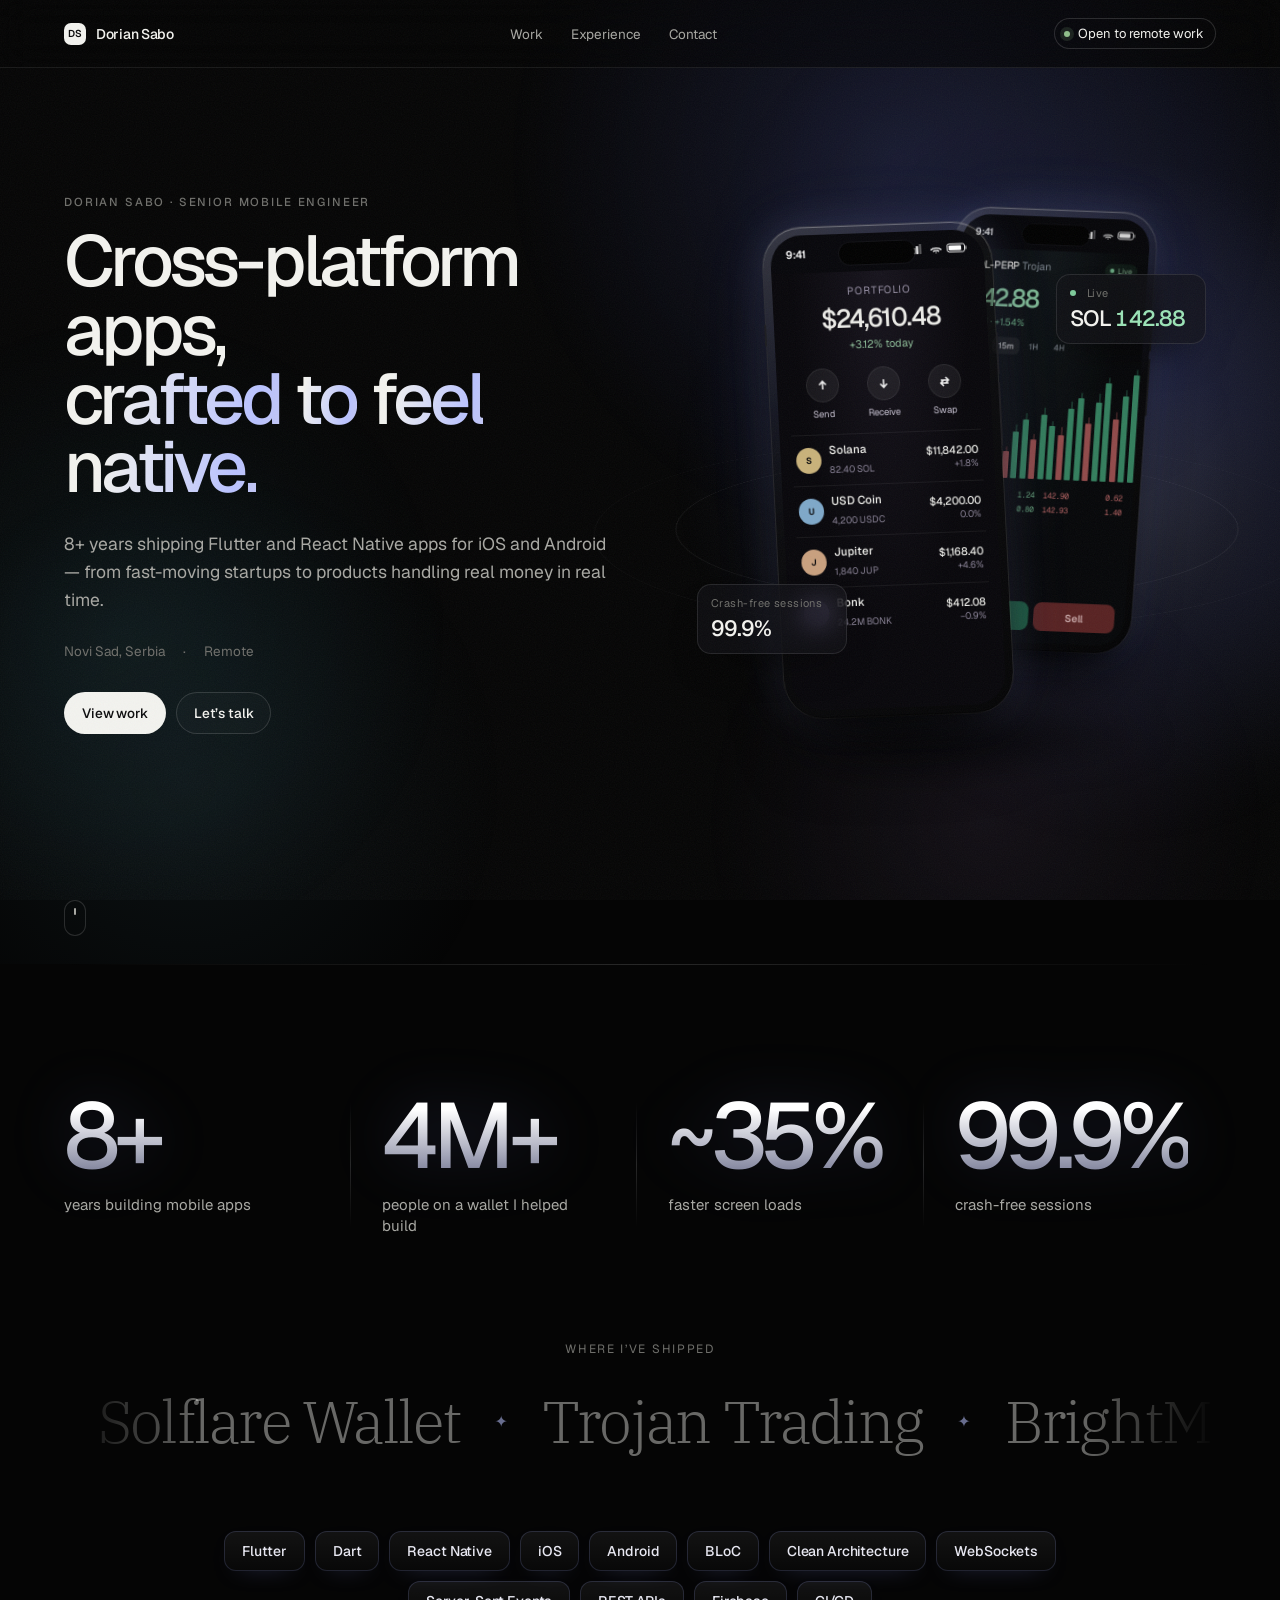
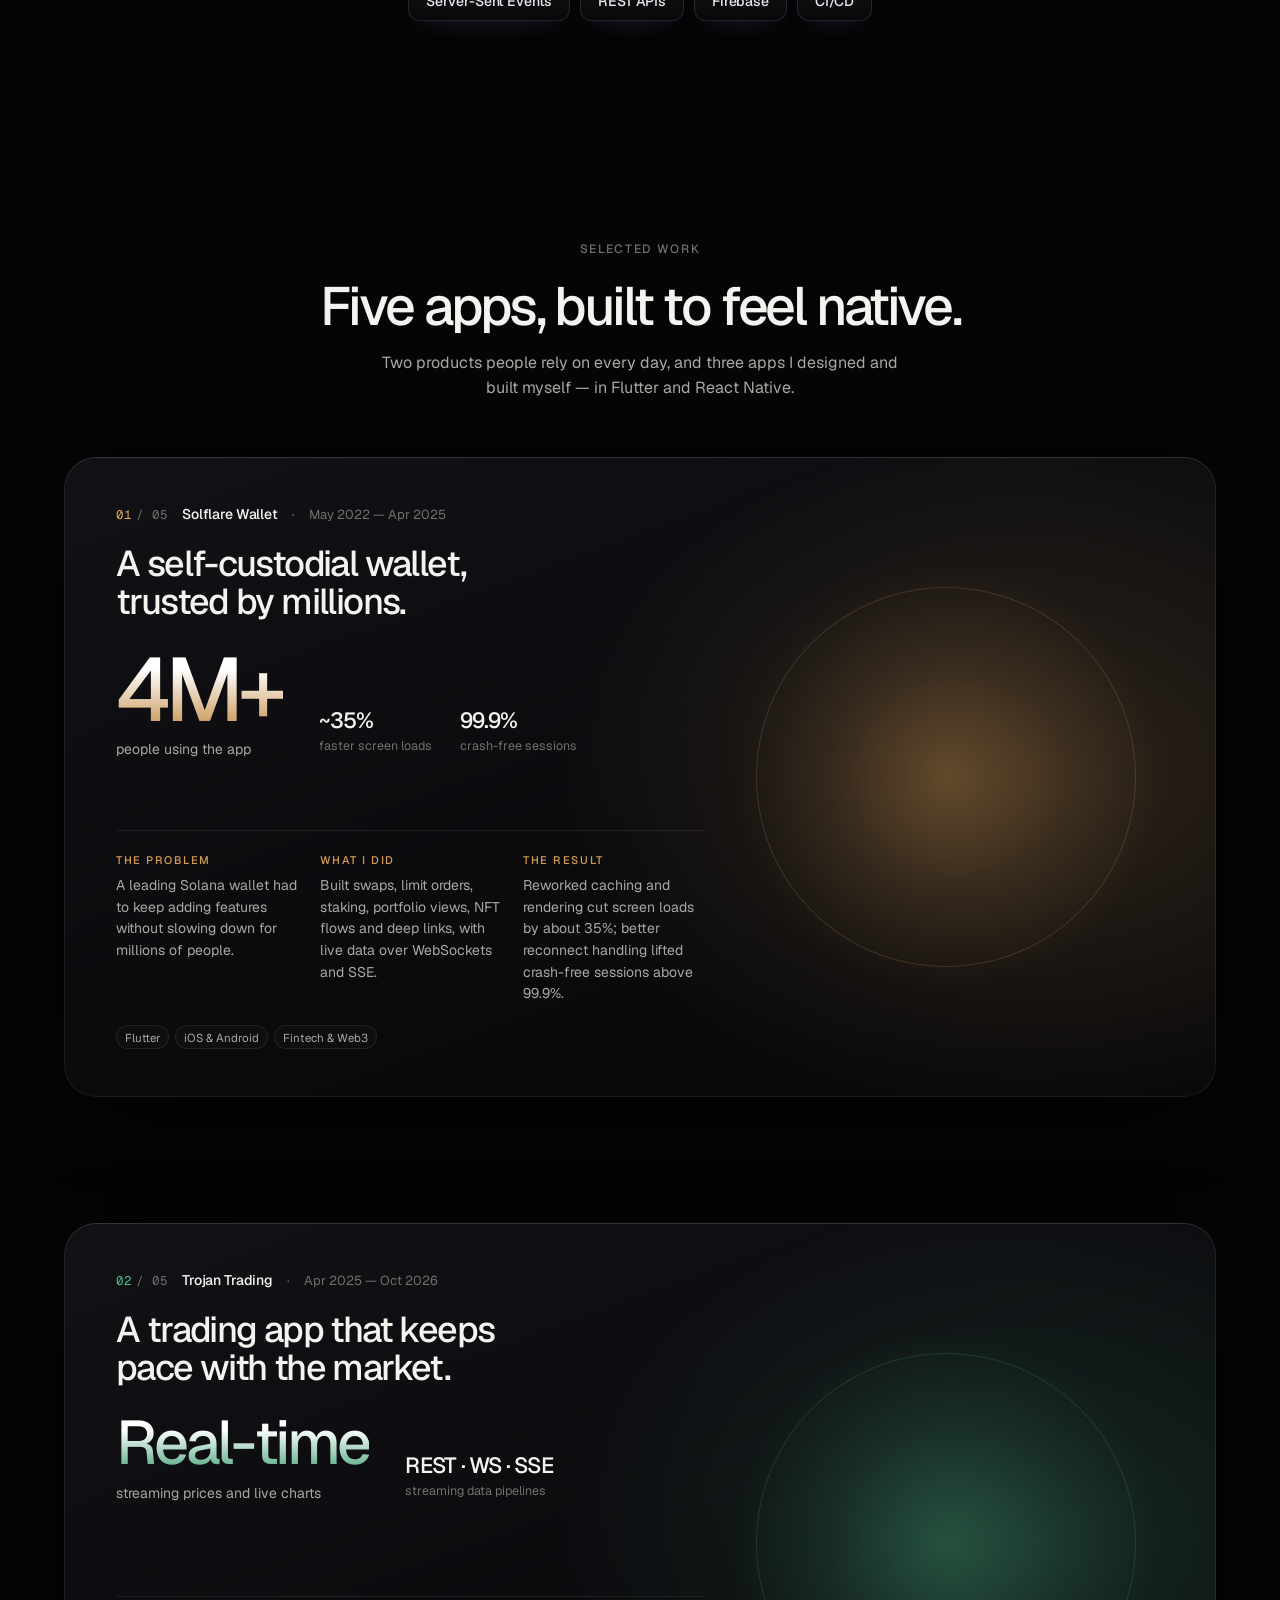
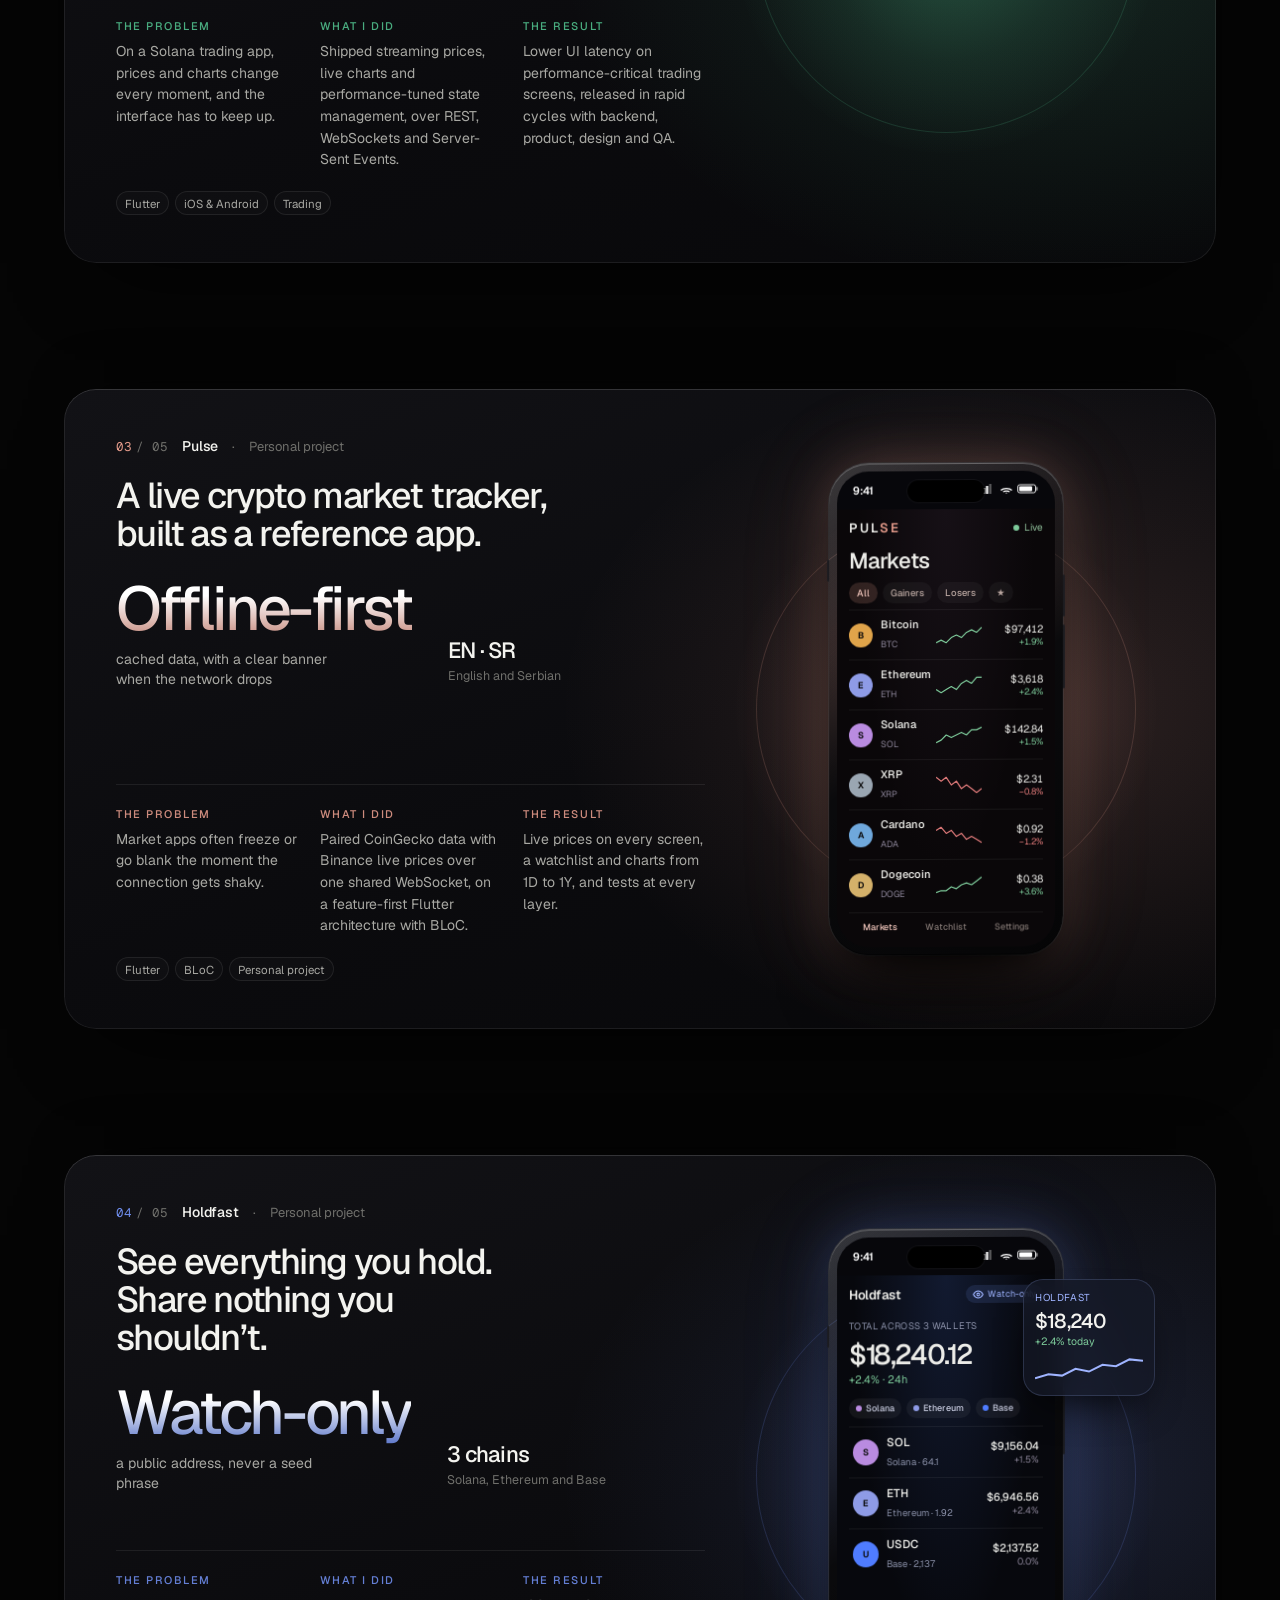
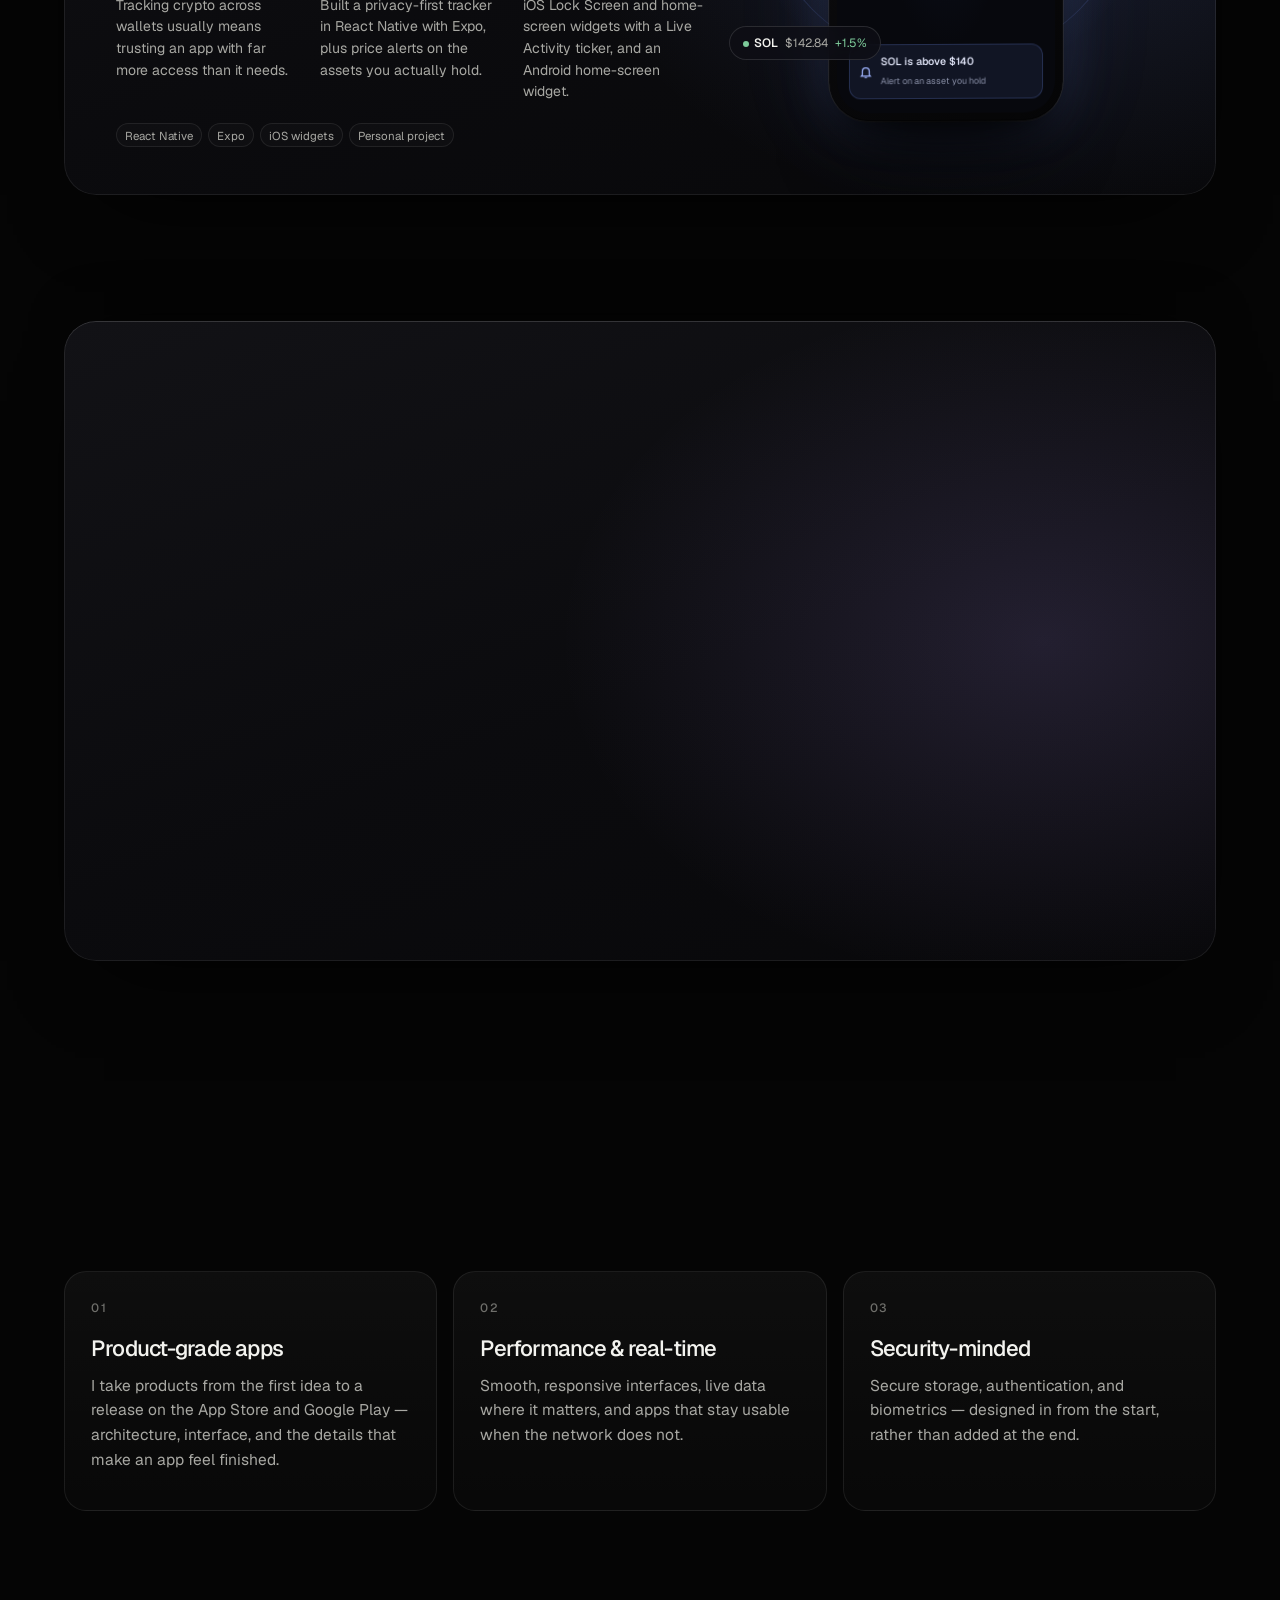
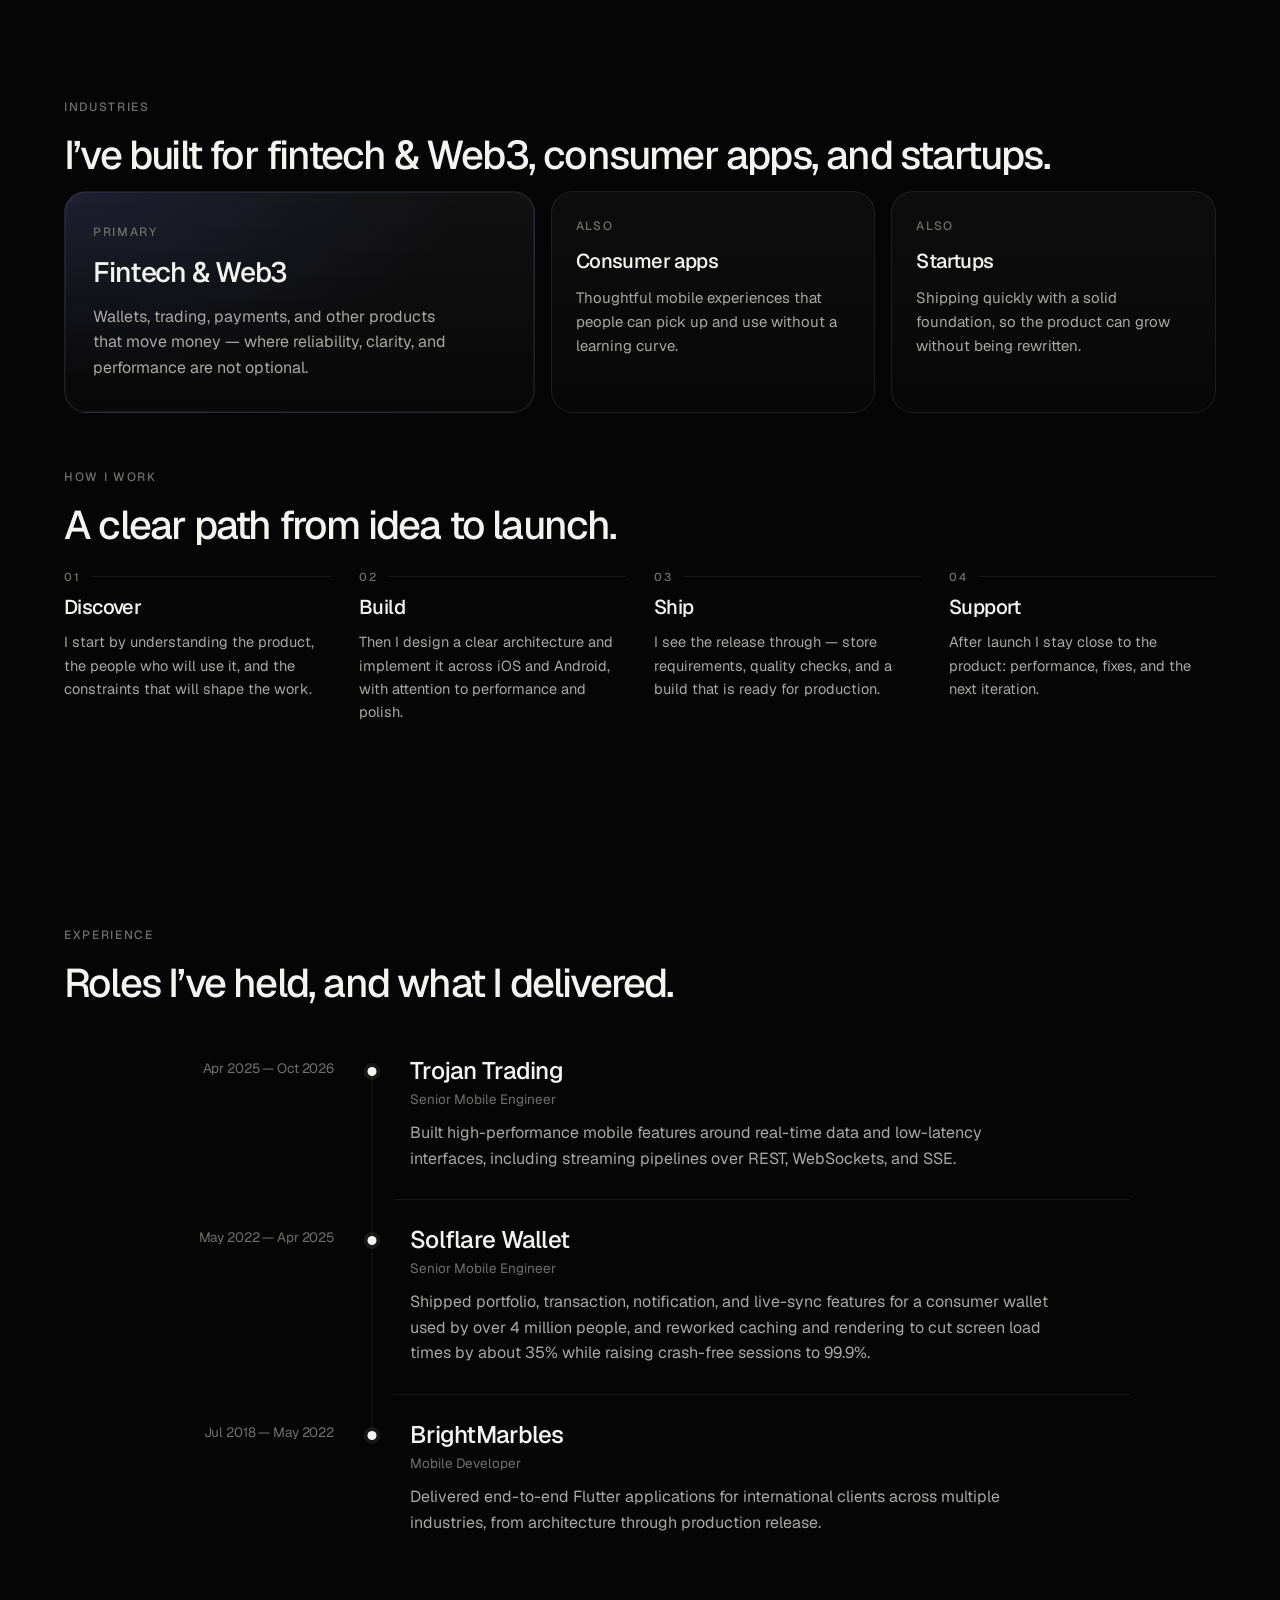
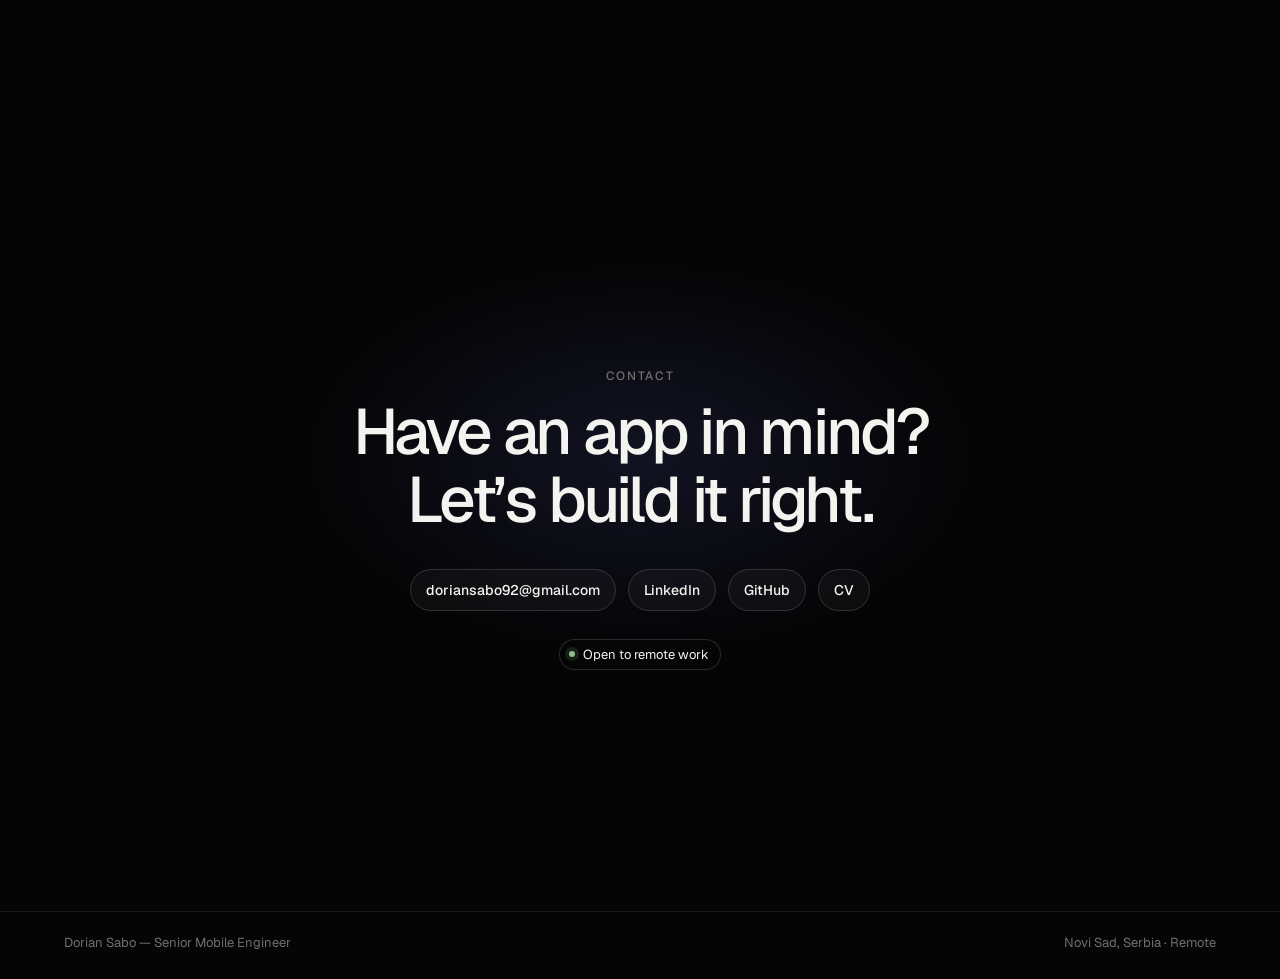
==== commit 17310d5d: "Fix broken-looking images and janky scrolling. - Load the two phone screenshots eagerly instead of l" ====
--- a/index.html
+++ b/index.html
@@ -7,6 +7,7 @@
 <meta name="description" content="Dorian Sabo, senior mobile engineer. Cross-platform Flutter and React Native apps for iOS and Android, crafted to feel native.">
 <link rel="icon" href="data:image/svg+xml,%3Csvg xmlns=%27http://www.w3.org/2000/svg%27 viewBox=%270 0 32 32%27%3E%3Crect width=%2732%27 height=%2732%27 rx=%279%27 fill=%27%23f3f3ef%27/%3E%3Ctext x=%2716%27 y=%2721%27 font-family=%27Arial%27 font-weight=%27700%27 font-size=%2713%27 text-anchor=%27middle%27 fill=%27%230a0a0a%27%3EDS%3C/text%3E%3C/svg%3E">
 <script>document.documentElement.classList.add('js');</script>
+<link rel="preload" href="fonts/Geist.woff2" as="font" type="font/woff2" crossorigin>
 <link rel="stylesheet" href="assets/shared.css">
 <link rel="stylesheet" href="assets/phones.css">
 <link rel="stylesheet" href="assets/page.css">
@@ -15,9 +16,7 @@
 </head>
 <body class="v2 v3">
 <div class="aurora" aria-hidden="true"><i class="au au-1"></i><i class="au au-2"></i><i class="au au-3"></i></div>
-<div class="grain" aria-hidden="true">
-  <svg xmlns="http://www.w3.org/2000/svg"><filter id="g"><feTurbulence type="fractalNoise" baseFrequency="0.85" numOctaves="4" stitchTiles="stitch"/></filter><rect width="100%" height="100%" filter="url(#g)"/></svg>
-</div>
+<div class="grain" aria-hidden="true"></div>
 
 <header class="nav">
   <a class="brand" href="#top"><span class="mark">DS</span> Dorian Sabo</a>
@@ -149,7 +148,7 @@
 <svg width="14" height="10" viewBox="0 0 14 10" fill="none" stroke="#fff" stroke-width="1.2" aria-hidden="true"><path d="M1.5 6.5c2.2-2.6 8.8-2.6 11 0"/><path d="M3.8 8.2c1.2-1.4 5.2-1.4 6.4 0"/><circle cx="7" cy="9.2" r="0.6" fill="#fff" stroke="none"/></svg>
 <svg width="22" height="10" viewBox="0 0 22 10" aria-hidden="true"><rect x="0.5" y="1" width="18" height="8" rx="2" stroke="#fff" fill="none" opacity="0.9"/><rect x="2" y="2.4" width="13" height="5.2" rx="1" fill="#fff"/><rect x="19.2" y="3.2" width="1.4" height="3.6" rx="0.5" fill="#fff" opacity="0.6"/></svg>
 </span></div>
-<div class="app app-shot"><img src="assets/img/solflare-market.webp" width="660" height="1197" loading="lazy" decoding="async" alt="Solflare wallet: market screen with watchlist and trending tokens"></div>
+<div class="app app-shot"><img src="assets/img/solflare-market.webp" width="660" height="1197" decoding="async" alt="Solflare wallet: market screen with watchlist and trending tokens"></div>
     </div>
   </div>
 </figure></div></div>
@@ -184,7 +183,7 @@
 <svg width="14" height="10" viewBox="0 0 14 10" fill="none" stroke="#fff" stroke-width="1.2" aria-hidden="true"><path d="M1.5 6.5c2.2-2.6 8.8-2.6 11 0"/><path d="M3.8 8.2c1.2-1.4 5.2-1.4 6.4 0"/><circle cx="7" cy="9.2" r="0.6" fill="#fff" stroke="none"/></svg>
 <svg width="22" height="10" viewBox="0 0 22 10" aria-hidden="true"><rect x="0.5" y="1" width="18" height="8" rx="2" stroke="#fff" fill="none" opacity="0.9"/><rect x="2" y="2.4" width="13" height="5.2" rx="1" fill="#fff"/><rect x="19.2" y="3.2" width="1.4" height="3.6" rx="0.5" fill="#fff" opacity="0.6"/></svg>
 </span></div>
-<div class="app app-shot app-shot-trojan"><img src="assets/img/trojan-explorer.webp" width="366" height="792" loading="lazy" decoding="async" alt="Trojan mobile terminal: token explorer with live market caps"></div>
+<div class="app app-shot app-shot-trojan"><img src="assets/img/trojan-explorer.webp" width="366" height="792" decoding="async" alt="Trojan mobile terminal: token explorer with live market caps"></div>
     </div>
   </div>
 </figure></div></div>
--- a/assets/shared.css
+++ b/assets/shared.css
@@ -1,58 +1,51 @@
 @font-face {
   font-family: Geist;
-  src: url("../fonts/Geist.ttf") format("truetype");
+  src: url("../fonts/Geist.woff2") format("woff2");
   font-weight: 100 900;
   font-style: normal;
-  font-display: block;
+  font-display: swap;
 }
 @font-face {
   font-family: Geist;
-  src: url("../fonts/Geist-Italic.ttf") format("truetype");
+  src: url("../fonts/Geist-Italic.woff2") format("woff2");
   font-weight: 100 900;
   font-style: italic;
-  font-display: block;
-}
-@font-face {
-  font-family: Inter;
-  src: url("../fonts/Inter.ttf") format("truetype");
+  font-display: swap;
+}
+@font-face {
+  font-family: "Geist Mono";
+  src: url("../fonts/GeistMono.woff2") format("woff2");
   font-weight: 100 900;
   font-style: normal;
-  font-display: block;
-}
-@font-face {
-  font-family: "Geist Mono";
-  src: url("../fonts/GeistMono.ttf") format("truetype");
-  font-weight: 100 900;
-  font-style: normal;
-  font-display: block;
-}
-@font-face {
-  font-family: "IBM Plex Serif";
-  src: url("../fonts/IBMPlexSerif-Light.ttf") format("truetype");
+  font-display: swap;
+}
+@font-face {
+  font-family: "IBM Plex Serif";
+  src: url("../fonts/IBMPlexSerif-Light.woff2") format("woff2");
   font-weight: 300;
   font-style: normal;
-  font-display: block;
-}
-@font-face {
-  font-family: "IBM Plex Serif";
-  src: url("../fonts/IBMPlexSerif-Regular.ttf") format("truetype");
+  font-display: swap;
+}
+@font-face {
+  font-family: "IBM Plex Serif";
+  src: url("../fonts/IBMPlexSerif-Regular.woff2") format("woff2");
   font-weight: 400;
   font-style: normal;
-  font-display: block;
-}
-@font-face {
-  font-family: "IBM Plex Serif";
-  src: url("../fonts/IBMPlexSerif-Italic.ttf") format("truetype");
+  font-display: swap;
+}
+@font-face {
+  font-family: "IBM Plex Serif";
+  src: url("../fonts/IBMPlexSerif-Italic.woff2") format("woff2");
   font-weight: 400;
   font-style: italic;
-  font-display: block;
-}
-@font-face {
-  font-family: "IBM Plex Serif";
-  src: url("../fonts/IBMPlexSerif-Medium.ttf") format("truetype");
-  font-weight: 500;
-  font-style: normal;
-  font-display: block;
+  font-display: swap;
+}
+@font-face {
+  font-family: "IBM Plex Serif";
+  src: url("../fonts/IBMPlexSerif-Medium.woff2") format("woff2");
+  font-weight: 500;
+  font-style: normal;
+  font-display: swap;
 }
 
 :root {
@@ -73,14 +66,13 @@
 html, body {
   background: var(--bg);
   color: var(--text);
-  font-family: Geist, Inter, ui-sans-serif, system-ui, sans-serif;
+  font-family: Geist, ui-sans-serif, system-ui, sans-serif;
   min-height: 100%;
 }
 body {
   -webkit-font-smoothing: antialiased;
   -moz-osx-font-smoothing: grayscale;
   text-rendering: optimizeLegibility;
-  overflow-x: hidden;
 }
 a { color: inherit; text-decoration: none; }
 button { font: inherit; color: inherit; background: none; border: 0; cursor: pointer; }
@@ -91,10 +83,11 @@
   inset: 0;
   pointer-events: none;
   z-index: 80;
-  opacity: 0.04;
-  mix-blend-mode: overlay;
-}
-.grain svg { width: 100%; height: 100%; }
+  opacity: 0.05;
+  /* noise rasterised once as a 160px tile; the inline full-screen feTurbulence + mix-blend-mode re-blended the whole page on every scroll frame */
+  background-image: url("data:image/svg+xml,%3Csvg xmlns='http://www.w3.org/2000/svg' width='160' height='160'%3E%3Cfilter id='g'%3E%3CfeTurbulence type='fractalNoise' baseFrequency='0.85' numOctaves='3' stitchTiles='stitch'/%3E%3C/filter%3E%3Crect width='100%25' height='100%25' filter='url(%23g)'/%3E%3C/svg%3E");
+  background-size: 160px 160px;
+}
 
 .nav {
   position: sticky;
--- a/assets/page.css
+++ b/assets/page.css
@@ -7,17 +7,15 @@
 .spot-a {
   position: absolute; width: 900px; height: 900px; left: 52%; top: -18%;
   background: radial-gradient(circle, rgba(94,106,210,.22) 0%, rgba(94,106,210,.08) 32%, transparent 68%);
-  filter: blur(8px);
 }
 .spot-b {
   position: absolute; width: 680px; height: 680px; left: -12%; top: 42%;
   background: radial-gradient(circle, rgba(80,140,160,.1) 0%, transparent 66%);
-  filter: blur(10px);
 }
 .spotlight {
   position: absolute; width: 760px; height: 760px; left: 58%; top: 6%;
   background: radial-gradient(circle, rgba(255,255,255,.09) 0%, rgba(120,130,220,.08) 28%, transparent 64%);
-  pointer-events: none; filter: blur(2px);
+  pointer-events: none;
 }
 
 .hero-combo {
--- a/assets/v3.css
+++ b/assets/v3.css
@@ -8,10 +8,10 @@
 
 /* ---------- Ambient background ---------- */
 .aurora { position: fixed; inset: 0; z-index: 0; pointer-events: none; overflow: hidden; }
-.au { position: absolute; border-radius: 50%; filter: blur(80px); opacity: .55; will-change: transform; }
-.au-1 { width: 60vw; height: 60vw; left: 40%; top: -25%; background: radial-gradient(circle, rgba(94,106,210,.32), transparent 65%); animation: drift1 38s ease-in-out infinite alternate; }
-.au-2 { width: 50vw; height: 50vw; left: -15%; top: 35%; background: radial-gradient(circle, rgba(70,150,170,.18), transparent 65%); animation: drift2 46s ease-in-out infinite alternate; }
-.au-3 { width: 44vw; height: 44vw; left: 55%; top: 60%; background: radial-gradient(circle, rgba(180,140,220,.14), transparent 65%); animation: drift3 52s ease-in-out infinite alternate; }
+.au { position: absolute; border-radius: 50%; opacity: .55; will-change: transform; } /* radial gradients are already soft; a live 80px blur was re-rasterised constantly */
+.au-1 { width: 60vw; height: 60vw; left: 40%; top: -25%; background: radial-gradient(circle, rgba(94,106,210,.32), transparent 72%); animation: drift1 38s ease-in-out infinite alternate; }
+.au-2 { width: 50vw; height: 50vw; left: -15%; top: 35%; background: radial-gradient(circle, rgba(70,150,170,.18), transparent 72%); animation: drift2 46s ease-in-out infinite alternate; }
+.au-3 { width: 44vw; height: 44vw; left: 55%; top: 60%; background: radial-gradient(circle, rgba(180,140,220,.14), transparent 72%); animation: drift3 52s ease-in-out infinite alternate; }
 @keyframes drift1 { to { transform: translate(-18vw, 22vh) scale(1.15); } }
 @keyframes drift2 { to { transform: translate(24vw, -16vh) scale(.9); } }
 @keyframes drift3 { to { transform: translate(-30vw, -28vh) scale(1.2); } }
@@ -51,7 +51,7 @@
 
 .hero-stage { position: relative; height: 640px; perspective: 1600px; --mx: 0; --my: 0; }
 .hs-glow { position: absolute; left: 50%; top: 48%; width: 560px; height: 520px; transform: translate(-50%,-50%);
-  background: radial-gradient(ellipse, rgba(110,126,210,.28), rgba(110,126,210,.05) 45%, transparent 70%); filter: blur(10px); }
+  background: radial-gradient(ellipse, rgba(110,126,210,.28), rgba(110,126,210,.05) 45%, transparent 72%); }
 .hs-orbit { position: absolute; left: 50%; top: 56%; width: 560px; height: 360px; border-radius: 50%;
   border: 1px solid rgba(255,255,255,.07); transform: translate(-50%,-50%) rotateX(68deg) rotateZ(0deg); animation: orbit 60s linear infinite; }
 .hs-orbit-2 { width: 720px; height: 470px; border-color: rgba(255,255,255,.04); animation-duration: 90s; animation-direction: reverse; }
@@ -153,9 +153,17 @@
     linear-gradient(160deg, #121216 0%, #0b0b0e 55%, #08080a 100%);
   box-shadow: inset 0 0 0 1px rgba(255,255,255,.08), inset 0 1px 0 rgba(255,255,255,.08), 0 -20px 60px -30px rgba(0,0,0,.9), 0 40px 80px -40px rgba(0,0,0,.9);
   transform: scale(var(--s)); transform-origin: 50% 0;
-  filter: brightness(var(--b));
   transition: box-shadow .4s var(--ease);
 }
+/* dim stacked cards with an overlay (opacity is compositor-only) instead of filter: brightness, which repainted the whole card every frame */
+.work-card-inner::after { content: ""; position: absolute; inset: 0; border-radius: inherit; background: #000; opacity: calc(1 - var(--b)); pointer-events: none; z-index: 2; will-change: opacity; }
+/* the scroll handler sets --s/--b every frame: keep them non-inherited so only the card restyles, not everything inside it,
+   and give the card its own layer so scale/dim are composited instead of repainted */
+@property --s { syntax: "<number>"; inherits: false; initial-value: 1; }
+@property --b { syntax: "<number>"; inherits: false; initial-value: 1; }
+@media (min-width: 861px) { .work-card-inner { will-change: transform; } }
+/* pause looping animations while a section is off screen */
+.offscreen, .offscreen * { animation-play-state: paused !important; }
 .work-card-inner:hover { box-shadow: inset 0 0 0 1px rgba(var(--acc), .35), inset 0 1px 0 rgba(255,255,255,.1), 0 40px 90px -40px rgba(var(--acc), .35); }
 .glow-track::before {
   content: ""; position: absolute; inset: 0; border-radius: inherit; pointer-events: none; opacity: 0; transition: opacity .4s;
@@ -183,7 +191,7 @@
 .wc-tags { display: flex; flex-wrap: wrap; gap: 6px; margin-top: 20px; }
 
 .wc-visual { position: relative; display: grid; place-items: center; perspective: 1400px; }
-.wc-glow { position: absolute; width: 420px; height: 420px; border-radius: 50%; background: radial-gradient(circle, rgba(var(--acc), .32), transparent 65%); filter: blur(30px); }
+.wc-glow { position: absolute; width: 420px; height: 420px; border-radius: 50%; background: radial-gradient(circle, rgba(var(--acc), .3), rgba(var(--acc), .1) 40%, transparent 72%); }
 .wc-ring { position: absolute; width: 380px; height: 380px; border-radius: 50%; box-shadow: inset 0 0 0 1px rgba(var(--acc), .18); animation: ring 8s ease-in-out infinite; }
 @keyframes ring { 0%,100% { transform: scale(1); opacity: .7; } 50% { transform: scale(1.06); opacity: 1; } }
 .tilt { --tx: 0; --ty: 0; transform-style: preserve-3d; transform: rotateY(calc(var(--tx) * 10deg)) rotateX(calc(var(--ty) * -8deg)); transition: transform .5s var(--ease); }
@@ -271,9 +279,9 @@
 .lg-fab { margin-top: auto; align-self: center; font-size: 11px; font-weight: 560; padding: 9px 16px; border-radius: 999px; background: #a48be6; color: #120d1e; }
 
 /* ---------- Reveal ---------- */
-.js [data-reveal] { opacity: 0; transform: translateY(28px); filter: blur(8px);
-  transition: opacity .9s var(--ease), transform .9s var(--ease), filter .9s var(--ease); transition-delay: var(--d, 0ms); }
-.js [data-reveal].in { opacity: 1; transform: none; filter: none; }
+.js [data-reveal] { opacity: 0; transform: translateY(28px);
+  transition: opacity .9s var(--ease), transform .9s var(--ease); transition-delay: var(--d, 0ms); }
+.js [data-reveal].in { opacity: 1; transform: none; }
 .js .work-card .wc-copy > *, .js .work-card .wc-visual { opacity: 0; transform: translateY(24px); transition: opacity .8s var(--ease), transform .8s var(--ease); }
 .js .work-card.in .wc-copy > *, .js .work-card.in .wc-visual { opacity: 1; transform: none; }
 .work-card.in .wc-copy > *:nth-child(2) { transition-delay: 80ms; }
